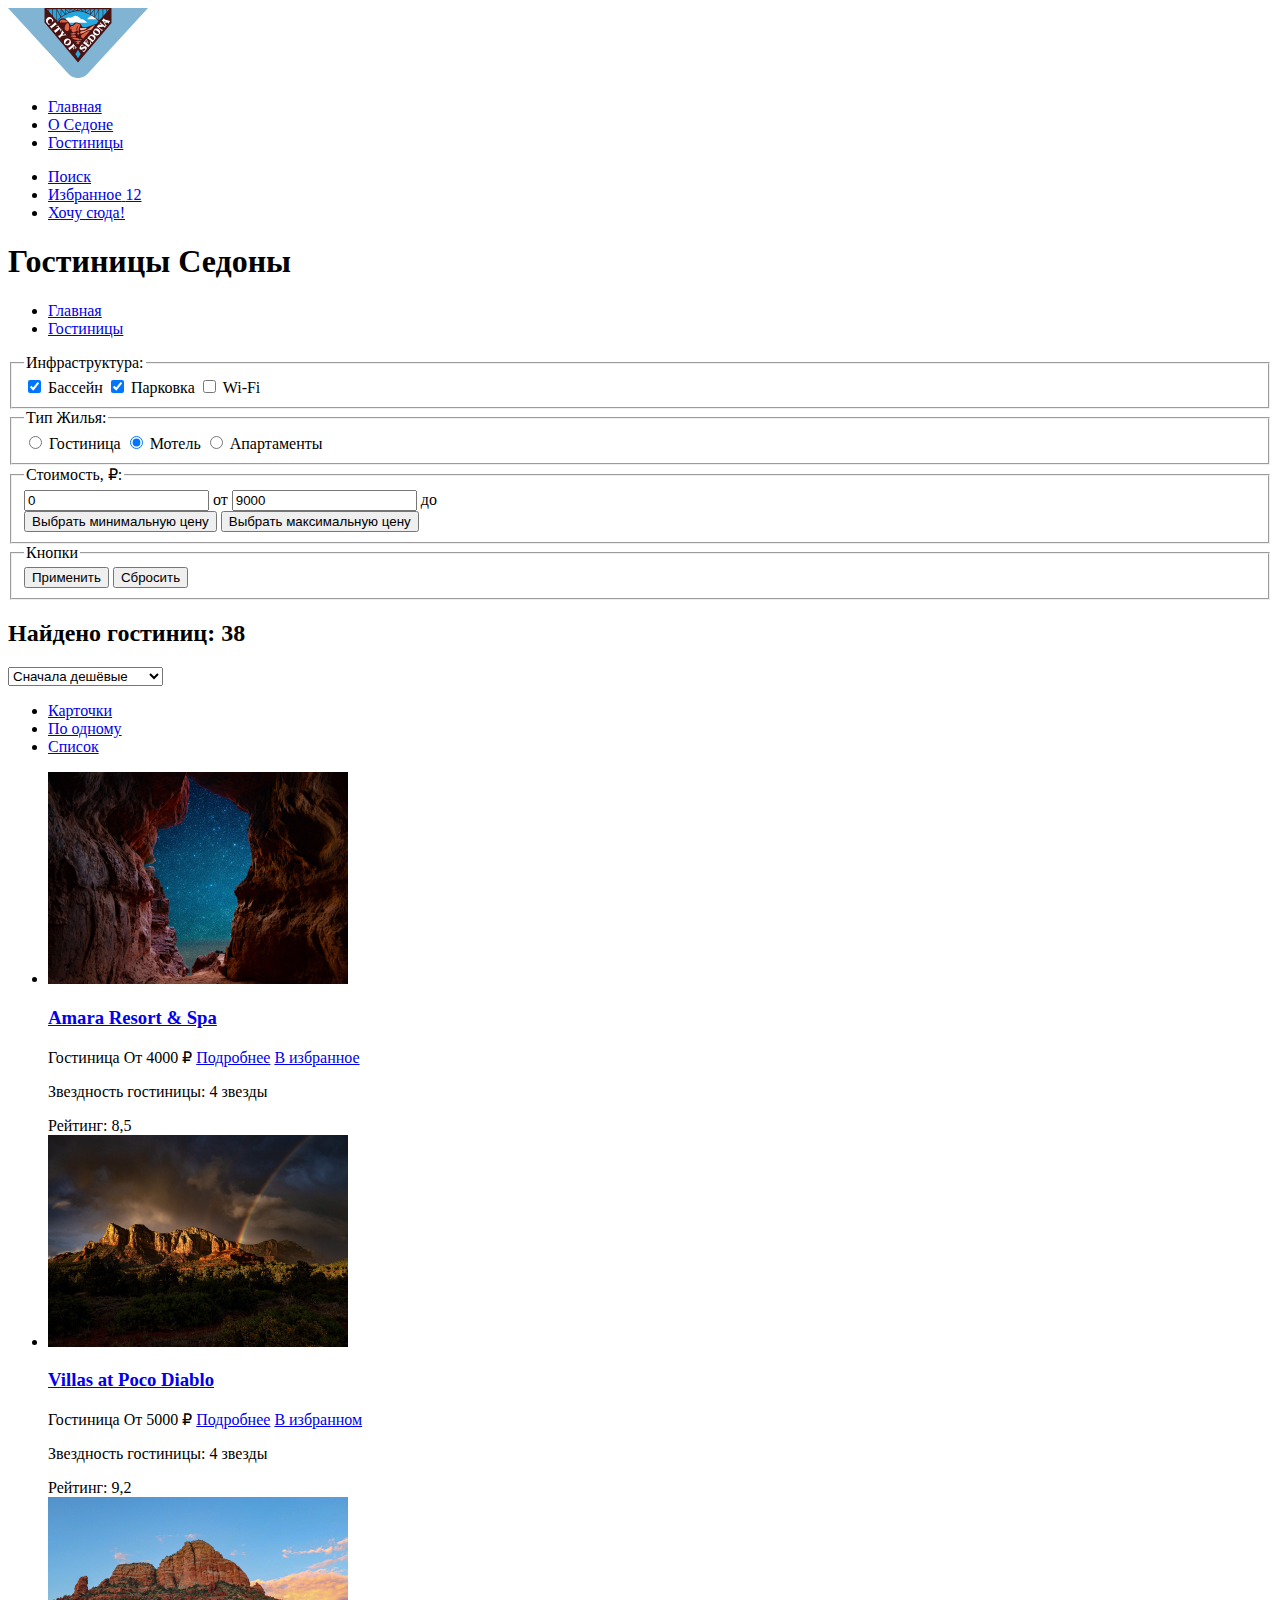
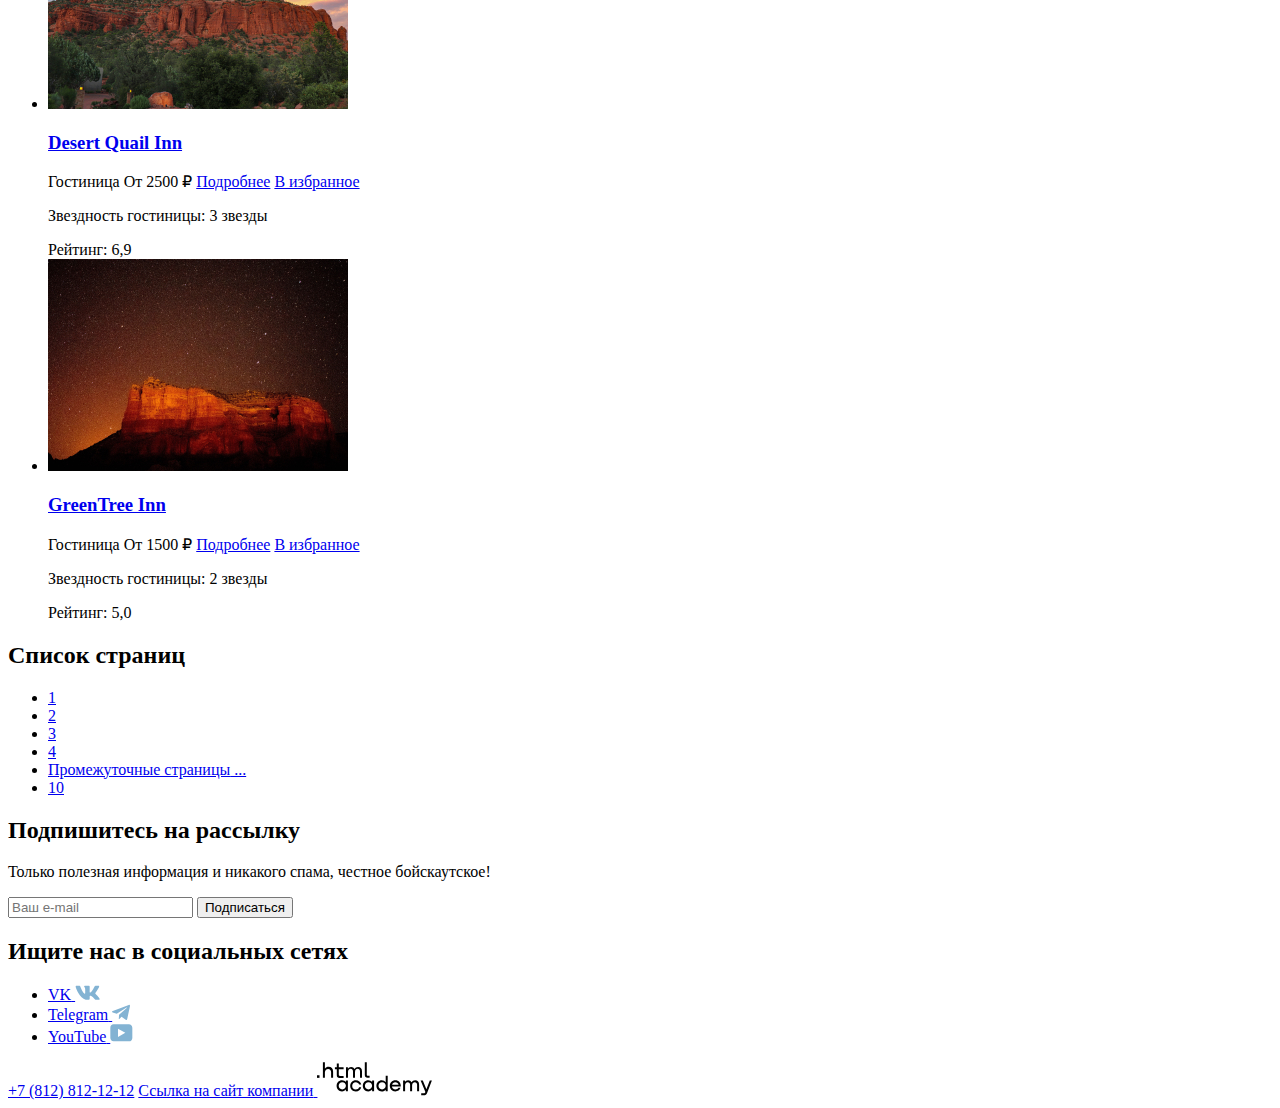
==== catalog.html @ 22fa9c83 "Module 3 - add graphics and images to pages" ====
<!DOCTYPE html>
<html lang="ru">

  <head>
    <meta charset="utf-8">
    <title>Каталог гостиниц</title>
  </head>

  <body>
    <header class="page-header">
      <a href="index.html" class="logo-link">
        <img class="logo-img" src="img/logo.svg" width="140" height="70" alt="Логотип Седоны">
      </a>

      <nav>
        <ul class="navigation-list">
          <li class="navigation-item">
            <a href="index.html" class="navigation-link">Главная</a>
          </li>
          <li class="navigation-item">
            <a href="#" class="navigation-link">О Седоне</a>
          </li>
          <li class="navigation-item">
            <a href="catalog.html" class="navigation-link navigation-link-current">Гостиницы</a>
          </li>
        </ul>
        <ul class="navigation-user">
          <li class="navigation-user-item">
            <a class="navigation-user-link" href="#">
              <span class="visually-hidden">Поиск</span>
            </a>
          </li>
          <li class="navigation-user-item">
            <a class="navigation-user-link" href="#">
              <span class="visually-hidden">Избранное</span>
              <span class="fav-count">12</span>
            </a>
          </li>
          <li class="navigation-user-item">
            <a class="navigation-user-link" href="#">Хочу сюда!</a>
          </li>
        </ul>
      </nav>
    </header>

    <main class="main-inner">
      <section class="inner-filter">
        <h1 class="filter-title">Гостиницы Седоны</h1>
        <ul class="breadcrumbs">
          <li class="breadcrumbs-item">
            <a class="breadcrumbs-link" href="index.html">
              <span class="visually-hidden">Главная</span>
            </a>
          </li>
          <li class="breadcrumbs-item">
            <a class="breadcrumbs-link" href="#">Гостиницы</a>
          </li>
        </ul>

        <div class="filters">
          <form class="housing-filter" action="https://echo.htmlacademy.ru/" method="get">
            <fieldset class="filter-facilities">
              <legend class="facilities-title">Инфраструктура:</legend>
              <label>
                <input name="facilities" value="pool" type="checkbox" checked>
                Бассейн
              </label>
              <label>
                <input name="facilities" value="parking" type="checkbox" checked>
                Парковка
              </label>
              <label>
                <input name="facilities" value="wifi" type="checkbox">
                Wi-Fi
              </label>
            </fieldset>

            <fieldset class="filter-housing-type">
              <legend class="housing-type-title">Тип Жилья:</legend>
              <label>
                <input name="housing_type" value="hotel" type="radio">
                Гостиница
              </label>
              <label>
                <input name="housing_type" value="motel" type="radio" checked>
                Мотель
              </label>
              <label>
                <input name="housing_type" value="apartments" type="radio">
                Апартаменты
              </label>
            </fieldset>

            <fieldset class="filter-price">
              <legend class="price-title">Стоимость, ₽:</legend>
              <div class="price-inputs">
                <label>
                  <input id="price_min" type="number" name="price_min" min="0" value="0"
                    class="price-range">
                  от
                </label>
                <label>
                  <input id="price_max" type="number" name="price_max" min="0" value="9000"
                    class="price-range">
                  до
                </label>
              </div>
              <div class="price-line">
                <button class="min-price-setter">
                  <span class="visually-hidden">Выбрать минимальную цену</span>
                </button>
                <button class="max-price-setter">
                  <span class="visually-hidden">Выбрать максимальную цену</span>
                </button>
              </div>
            </fieldset>

            <fieldset class="filter-buttons">
              <legend class="visually-hidden">Кнопки</legend>
              <button class="button button-add" type="submit">Применить</button>
              <button class="button button-reset" type="reset">Сбросить</button>
            </fieldset>
          </form>
        </div>
      </section>

      <section class="housing-list">
        <h2 class="housing-list-title">Найдено гостиниц: 38</h2>
        <select class="housing-list-sort" name="sort">
          <option value="cheap">
            Сначала дешёвые
          </option>
          <option value="expensive">
            Сначала дорогие
          </option>
          <option value="popular">
            Сначала популярные
          </option>
        </select>
        <ul class="housing-list-view">
          <li>
            <a class="button" href="#">
              <span class="visually-hidden">
                Карточки
              </span>
            </a>
          </li>
          <li>
            <a class="button" href="#">
              <span class="visually-hidden">
                По одному
              </span>
            </a>
          </li>
          <li>
            <a class="button" href="#">
              <span class="visually-hidden">
                Список
              </span>
            </a>
          </li>
        </ul>

        <ul class="housing-list-items">
          <li class="housing-item">
            <a class="item-link" href="#">
              <img class="item-image" src="img/catalog/amara-resort-spa.jpg" width="300" height="212" alt="Ущелье и небо">
              <h3 class="item-title">Amara Resort & Spa</h3>
            </a>
            <span class="item-type">Гостиница</span>
            <span class="item-price">От 4000 ₽</span>
            <a class="button button-more" href="#">Подробнее</a>
            <a class="button button-favorite" href="#">В избранное</a>
            <p class="stars stars-four">
              <span class="visually-hidden">Звездность гостиницы: 4 звезды</span>
            </p>
            <span class="item-grade">Рейтинг: 8,5</span>
          </li>
          <li class="housing-item">
            <a class="item-link" href="#">
              <img class="item-image" src="img/catalog/villas-at-poco-diablo.jpg" width="300" height="212" alt="Горы и небо на закате">
              <h3 class="item-title">Villas at Poco Diablo</h3>
            </a>
            <span class="item-type">Гостиница</span>
            <span class="item-price">От 5000 ₽</span>
            <a class="button button-more" href="#">Подробнее</a>
            <a class="button button-favorite button-selected" href="#">В избранном</a>
            <p class="stars stars-four">
              <span class="visually-hidden">Звездность гостиницы: 4 звезды</span>
            </p>
            <span class="item-grade">Рейтинг: 9,2</span>
          </li>
          <li class="housing-item">
            <a class="item-link" href="#">
              <img class="item-image" src="img/catalog/desert-quail-inn.jpg" width="300" height="212" alt="Горы и небо днём">
              <h3 class="item-title">Desert Quail Inn</h3>
            </a>
            <span class="item-type">Гостиница</span>
            <span class="item-price">От 2500 ₽</span>
            <a class="button button-more" href="#">Подробнее</a>
            <a class="button button-favorite" href="#">В избранное</a>
            <p class="stars stars-three">
              <span class="visually-hidden">Звездность гостиницы: 3 звезды</span>
            </p>
            <span class="item-grade">Рейтинг: 6,9</span>
          </li>
          <li class="housing-item">
            <a class="item-link" href="#">
              <img class="item-image" src="img/catalog/greentree-inn.jpg" width="300" height="212" alt="Небо и горы в оранжевом свечении">
              <h3 class="item-title">GreenTree Inn</h3>
            </a>
            <span class="item-type">Гостиница</span>
            <span class="item-price">От 1500 ₽</span>
            <a class="button button-more" href="#">Подробнее</a>
            <a class="button button-favorite" href="#">В избранное</a>
            <p class="stars stars-two">
              <span class="visually-hidden">Звездность гостиницы: 2 звезды</span>
            </p>
            <span class="item-grade">Рейтинг: 5,0</span>
          </li>
        </ul>
      </section>

      <section class="pagination">
        <h2 class="visually hidden">Список страниц</h2>
        <ul class="pagination-list">
          <li class="pagination-item">
            <a class="pagination-link pagination-prev pagination-disabled" href="#">1</a>
          </li>
          <li class="pagination-item">
            <a class="pagination-link" href="#">2</a>
          </li>
          <li class="pagination-item">
            <a class="pagination-link" href="#">3</a>
          </li>
          <li class="pagination-item">
            <a class="pagination-link" href="#">4</a>
          </li>
          <li class="pagination-item">
            <a class="pagination-link pagination-next" href="#">
              <span class="visually-hidden">Промежуточные страницы</span>
              ...
            </a>
          </li>
          <li class="pagination-item">
            <a class="pagination-link" href="#">10</a>
          </li>
        </ul>
      </section>
    </main>

    <footer class="page-footer">
      <section class="footer-subscription">
        <h2 class="footer-subscription-title">Подпишитесь на рассылку</h2>
        <p class="footer-subscription-description">Только полезная информация и никакого спама, честное бойскаутское!</p>
        <form class="footer-subscription-form" action="https://echo.htmlacademy.ru/" method="post">
          <input id="footer-subscription-email" name="email" type="email" placeholder="Ваш e-mail" required>
          <button class="button footer-subscription-button" type="submit">Подписаться</button>
        </form>
      </section>

      <section class="footer-social">
        <h2 class="visually-hidden">Ищите нас в социальных сетях</h2>
        <ul class="footer-social-list">
          <li class="footer-social-item">
            <a class="button" href="https://vk.com/htmlacademy">
              <span class="visually-hidden">VK</span>
              <svg width="25" height="15" viewBox="0 0 25 15" fill="none" xmlns="http://www.w3.org/2000/svg">
                <path fill-rule="evenodd" clip-rule="evenodd"
                  d="M24.1164 1.80445C24.2824 1.25845 24.1164 0.856445 23.3214 0.856445H20.6964C20.0284 0.856445 19.7204 1.20345 19.5534 1.58645C19.5534 1.58645 18.2184 4.78245 16.3274 6.85845C15.7154 7.46045 15.4374 7.65145 15.1034 7.65145C14.9364 7.65145 14.6854 7.46045 14.6854 6.91345V1.80445C14.6854 1.14845 14.5014 0.856445 13.9454 0.856445H9.81738C9.40038 0.856445 9.14938 1.16045 9.14938 1.44945C9.14938 2.07045 10.0954 2.21445 10.1924 3.96245V7.76045C10.1924 8.59345 10.0394 8.74444 9.70538 8.74444C8.81538 8.74444 6.65038 5.53345 5.36538 1.85945C5.11638 1.14445 4.86438 0.856445 4.19338 0.856445H1.56638C0.816382 0.856445 0.666382 1.20345 0.666382 1.58645C0.666382 2.26845 1.55638 5.65645 4.81138 10.1374C6.98138 13.1974 10.0364 14.8564 12.8194 14.8564C14.4884 14.8564 14.6944 14.4884 14.6944 13.8534V11.5404C14.6944 10.8034 14.8524 10.6564 15.3814 10.6564C15.7714 10.6564 16.4384 10.8484 17.9964 12.3234C19.7764 14.0724 20.0694 14.8564 21.0714 14.8564H23.6964C24.4464 14.8564 24.8224 14.4884 24.6064 13.7604C24.3684 13.0364 23.5184 11.9854 22.3914 10.7384C21.7794 10.0284 20.8614 9.26345 20.5824 8.88045C20.1934 8.38945 20.3044 8.17044 20.5824 7.73345C20.5824 7.73345 23.7824 3.30745 24.1154 1.80445H24.1164Z"
                  fill="#83B3D3" />
              </svg>
            </a>
          </li>
          <li class="footer-social-item">
            <a class="button" href="https://t.me/htmlacademy">
              <span class="visually-hidden">Telegram</span>
              <svg width="18" height="16" viewBox="0 0 18 16" fill="none" xmlns="http://www.w3.org/2000/svg">
                <path
                  d="M16.785 0.955705L0.840489 7.1042C-0.247661 7.54126 -0.241365 8.14828 0.640845 8.41897L4.73445 9.69597L14.2058 3.72014C14.6537 3.44766 15.0629 3.59424 14.7265 3.89281L7.05283 10.8183H7.05103L7.05283 10.8192L6.77045 15.0387C7.18413 15.0387 7.36669 14.8489 7.59871 14.625L9.58705 12.6915L13.7229 15.7464C14.4855 16.1664 15.0332 15.9506 15.2229 15.0405L17.9379 2.2453C18.2158 1.13107 17.5126 0.626562 16.785 0.955705Z"
                  fill="#83B3D3" />
              </svg>
            </a>
          </li>
          <li class="footer-social-item">
            <a class="button" href="https://www.youtube.com/user/htmlacademyru">
              <span class="visually-hidden">YouTube</span>
              <svg width="23" height="18" viewBox="0 0 23 18" fill="none" xmlns="http://www.w3.org/2000/svg">
                <path
                  d="M18.9402 0.356445H3.50738C1.64668 0.356445 0.333252 1.9502 0.333252 3.75645V13.8502C0.333252 15.7627 1.64668 17.3564 3.50738 17.3564H19.1591C20.8009 17.3564 22.3333 15.7627 22.3333 13.9564V3.75645C22.1143 1.9502 20.8009 0.356445 18.9402 0.356445ZM7.99494 12.8939V4.81894L15.3283 8.85645L7.99494 12.8939Z"
                  fill="#83B3D3" />
              </svg>
            </a>
          </li>
        </ul>

        <a class="footer-company-phone" href="tel:+78128121212">+7 (812) 812-12-12</a>
        <a class="footer-company-link" href="https://htmlacademy.ru/">
          <span class="visually-hidden">Ссылка на сайт компании</span>
          <svg width="115" height="34" viewBox="0 0 115 34" fill="none" xmlns="http://www.w3.org/2000/svg">
            <path d="M0 13.2564V15.8564H2.5V13.2564H0Z" fill="black"/>
            <path d="M11.6 4.85645C10 4.85645 8.8 5.55645 8 6.55645H7.9V0.356445H5.9V15.8564H7.9V10.5564C7.9 8.45645 9.2 6.95645 11.2 6.95645C13 6.95645 14.1 8.35645 14.1 10.1564V15.8564H16.1V9.75644C16.2 6.75644 14.3 4.85645 11.6 4.85645Z" fill="black"/>
            <path d="M26.6 5.15645H21.8V1.45645H19.8V5.25645H17.9V7.25645H19.8V13.2564C19.8 14.9564 20.8 15.9564 22.5 15.9564H26.6V13.9564H22.9C22.2 13.9564 21.8 13.5564 21.8 12.8564V7.15645H26.6V5.15645Z" fill="black"/>
            <path d="M41.1 4.95645C39.5 4.95645 38.2 5.75644 37.6 7.05645H37.5C36.9 5.85645 35.7 4.95645 34.1 4.95645C32.7 4.95645 31.6 5.75645 31 6.75645H30.9V5.15645H29V15.7564H31V10.3564C31 8.35645 32 6.85645 33.6 6.85645C35.1 6.85645 36 7.85645 36 9.45645V15.7564H38V10.1564C38 7.75645 39.4 6.85645 40.6 6.85645C42.1 6.85645 43 7.85645 43 9.45645V15.7564H45V9.25644C45.1 6.75644 43.6 4.95645 41.1 4.95645Z" fill="black"/>
            <path d="M47.8 13.0564C47.8 14.7564 48.8 15.7564 50.6 15.7564H52.6V13.7564H50.9C50.2 13.7564 49.8 13.3564 49.8 12.6564V0.356445H47.8V13.0564Z" fill="black"/>
            <path d="M28.9 20.0564C28 18.9564 26.7 18.2564 25 18.2564C21.9 18.2564 19.6 20.5564 19.6 23.8564C19.6 27.1564 21.9 29.4564 25 29.4564C26.8 29.4564 28 28.6564 28.8 27.5564H28.9V29.1564H30.9V18.5564H28.9V20.0564ZM25.3 27.4564C23.1 27.4564 21.7 25.8564 21.7 23.8564C21.7 21.8564 23.1 20.2564 25.3 20.2564C27.5 20.2564 28.9 21.8564 28.9 23.8564C28.9 25.7564 27.5 27.4564 25.3 27.4564Z" fill="black"/>
            <path d="M44.2 22.3564C43.7 19.9564 41.6 18.2564 38.8 18.2564C35.4 18.2564 33.2 20.7564 33.2 23.8564C33.2 26.9564 35.4 29.4564 38.8 29.4564C41.6 29.4564 43.7 27.6564 44.2 25.2564H42.1C41.7 26.5564 40.4 27.5564 38.8 27.5564C36.6 27.5564 35.2 25.9564 35.2 23.9564C35.2 21.9564 36.6 20.3564 38.8 20.3564C40.4 20.3564 41.6 21.3564 42.1 22.5564H44.2V22.3564Z" fill="black"/>
            <path d="M55.1 20.0564C54.2 18.9564 52.9 18.2564 51.2 18.2564C48.1 18.2564 45.8 20.5564 45.8 23.8564C45.8 27.1564 48.1 29.4564 51.2 29.4564C53 29.4564 54.2 28.6564 55 27.5564H55.1V29.1564H57.1V18.5564H55.1V20.0564ZM51.5 27.4564C49.3 27.4564 47.9 25.8564 47.9 23.8564C47.9 21.8564 49.3 20.2564 51.5 20.2564C53.7 20.2564 55.1 21.8564 55.1 23.8564C55.1 25.7564 53.6 27.4564 51.5 27.4564Z" fill="black"/>
            <path d="M68.7 20.1564C67.8 19.0564 66.5 18.2564 64.8 18.2564C61.7 18.2564 59.4 20.5564 59.4 23.8564C59.4 27.1564 61.6 29.4564 64.8 29.4564C66.5 29.4564 67.8 28.6564 68.6 27.6564H68.7V29.1564H70.7V13.7564H68.7V20.1564ZM65.1 27.4564C62.9 27.4564 61.5 25.8564 61.5 23.8564C61.5 21.8564 62.9 20.2564 65.1 20.2564C67.3 20.2564 68.7 21.8564 68.7 23.8564C68.6 25.8564 67.2 27.4564 65.1 27.4564Z" fill="black"/>
            <path d="M78.3 18.2564C75 18.2564 72.8 20.7564 72.8 23.8564C72.8 26.8564 74.9 29.4564 78.3 29.4564C80.8 29.4564 82.8 28.1564 83.5 25.8564H81.4C80.9 26.8564 79.8 27.4564 78.4 27.4564C76.5 27.4564 75.1 26.1564 75 24.5564H83.8C84 20.9564 81.8 18.2564 78.3 18.2564ZM78.3 20.1564C80 20.1564 81.3 21.1564 81.6 22.7564H75.1C75.4 21.2564 76.6 20.1564 78.3 20.1564Z" fill="black"/>
            <path d="M98.2 18.2564C96.6 18.2564 95.3 19.0564 94.6 20.2564H94.5C93.9 19.0564 92.7 18.2564 91.1 18.2564C89.7 18.2564 88.6 18.9564 88 20.0564V18.5564H86.1V29.1564H88.1V23.7564C88.1 21.7564 89.1 20.3564 90.7 20.2564C92.2 20.2564 93.1 21.2564 93.1 22.8564V29.1564H95.1V23.5564C95.1 21.1564 96.5 20.2564 97.7 20.2564C99.2 20.2564 100.1 21.2564 100.1 22.8564V29.1564H102.1V22.6564C102.2 20.0564 100.7 18.2564 98.2 18.2564Z" fill="black"/>
            <path d="M109.4 27.3564L105.8 18.4564H103.6L108.4 30.0564C108.1 30.9564 107.7 31.2564 106.7 31.2564H104.2V33.2564H106.7C108.5 33.2564 109.5 32.4564 110.2 30.6564L114.9 18.4564H112.8L109.4 27.3564Z" fill="black"/>
            </svg>
        </a>
      </section>
    </footer>
  </body>

</html>
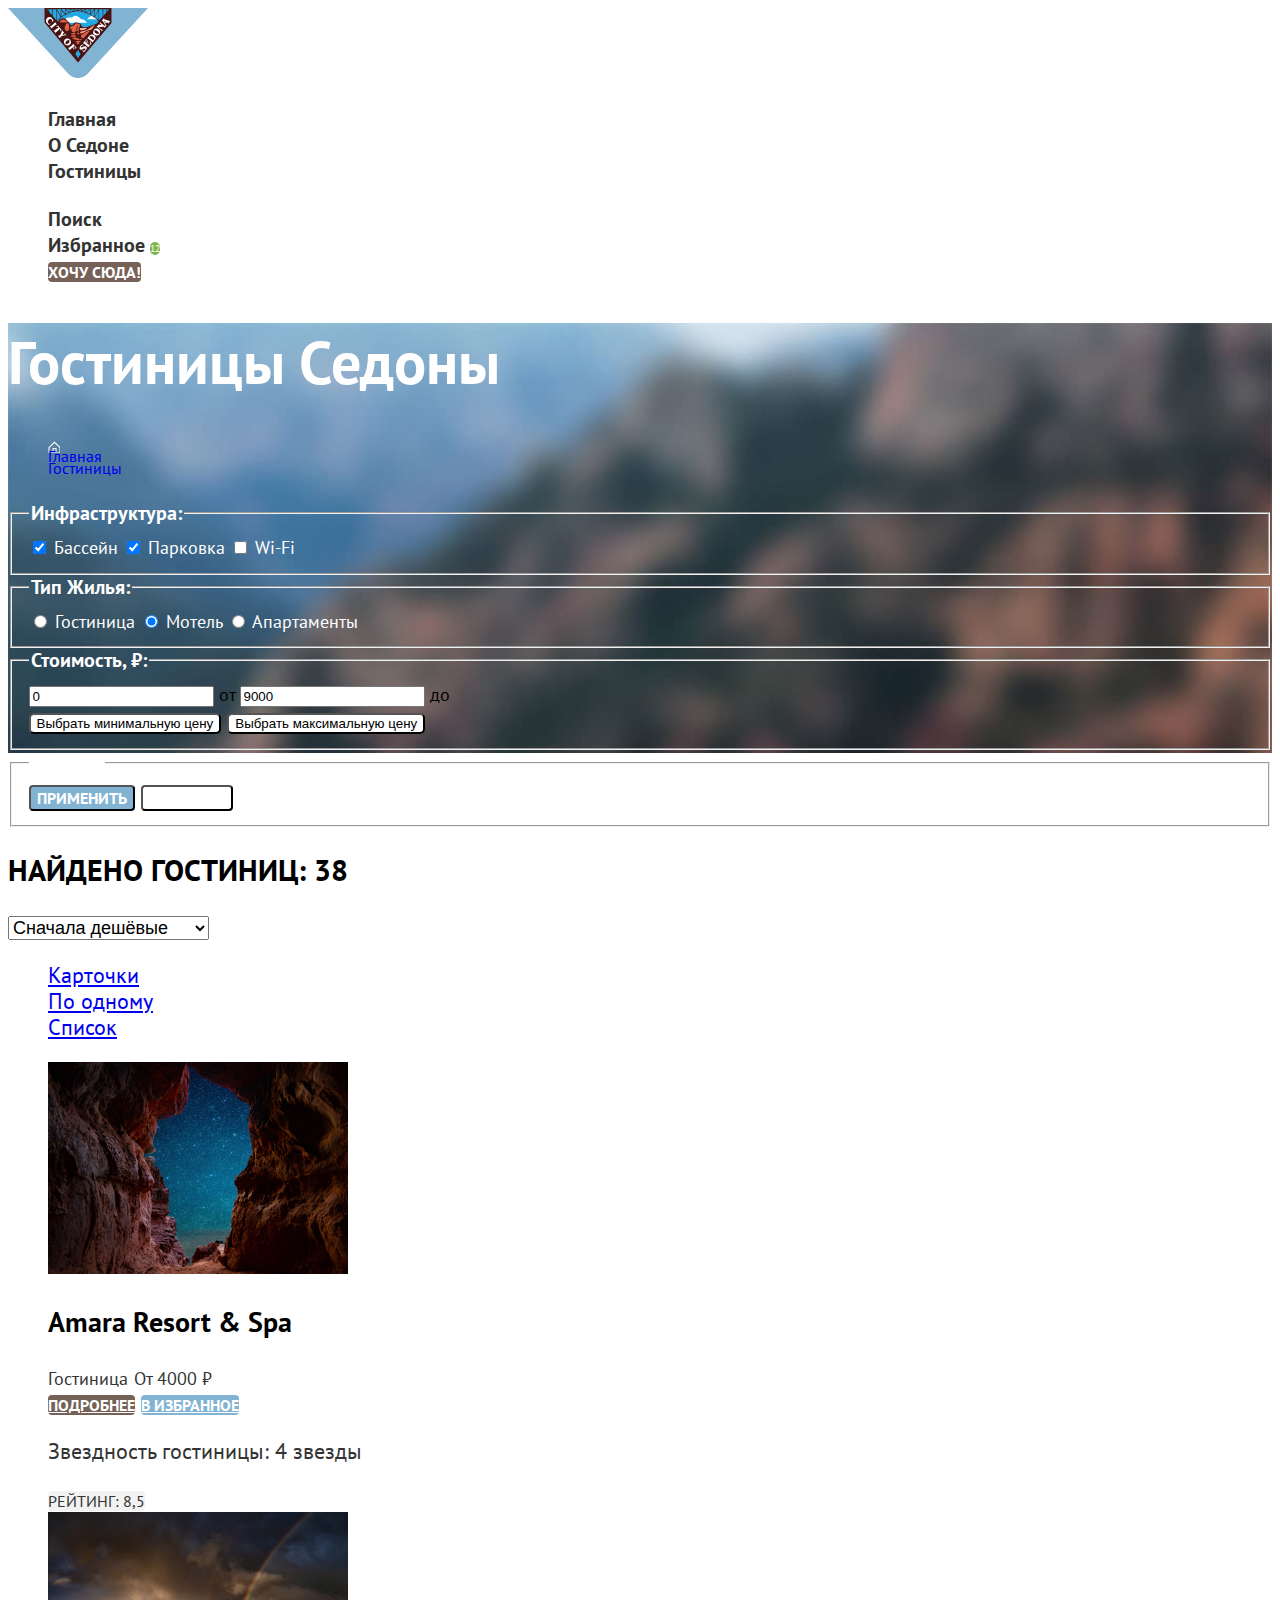
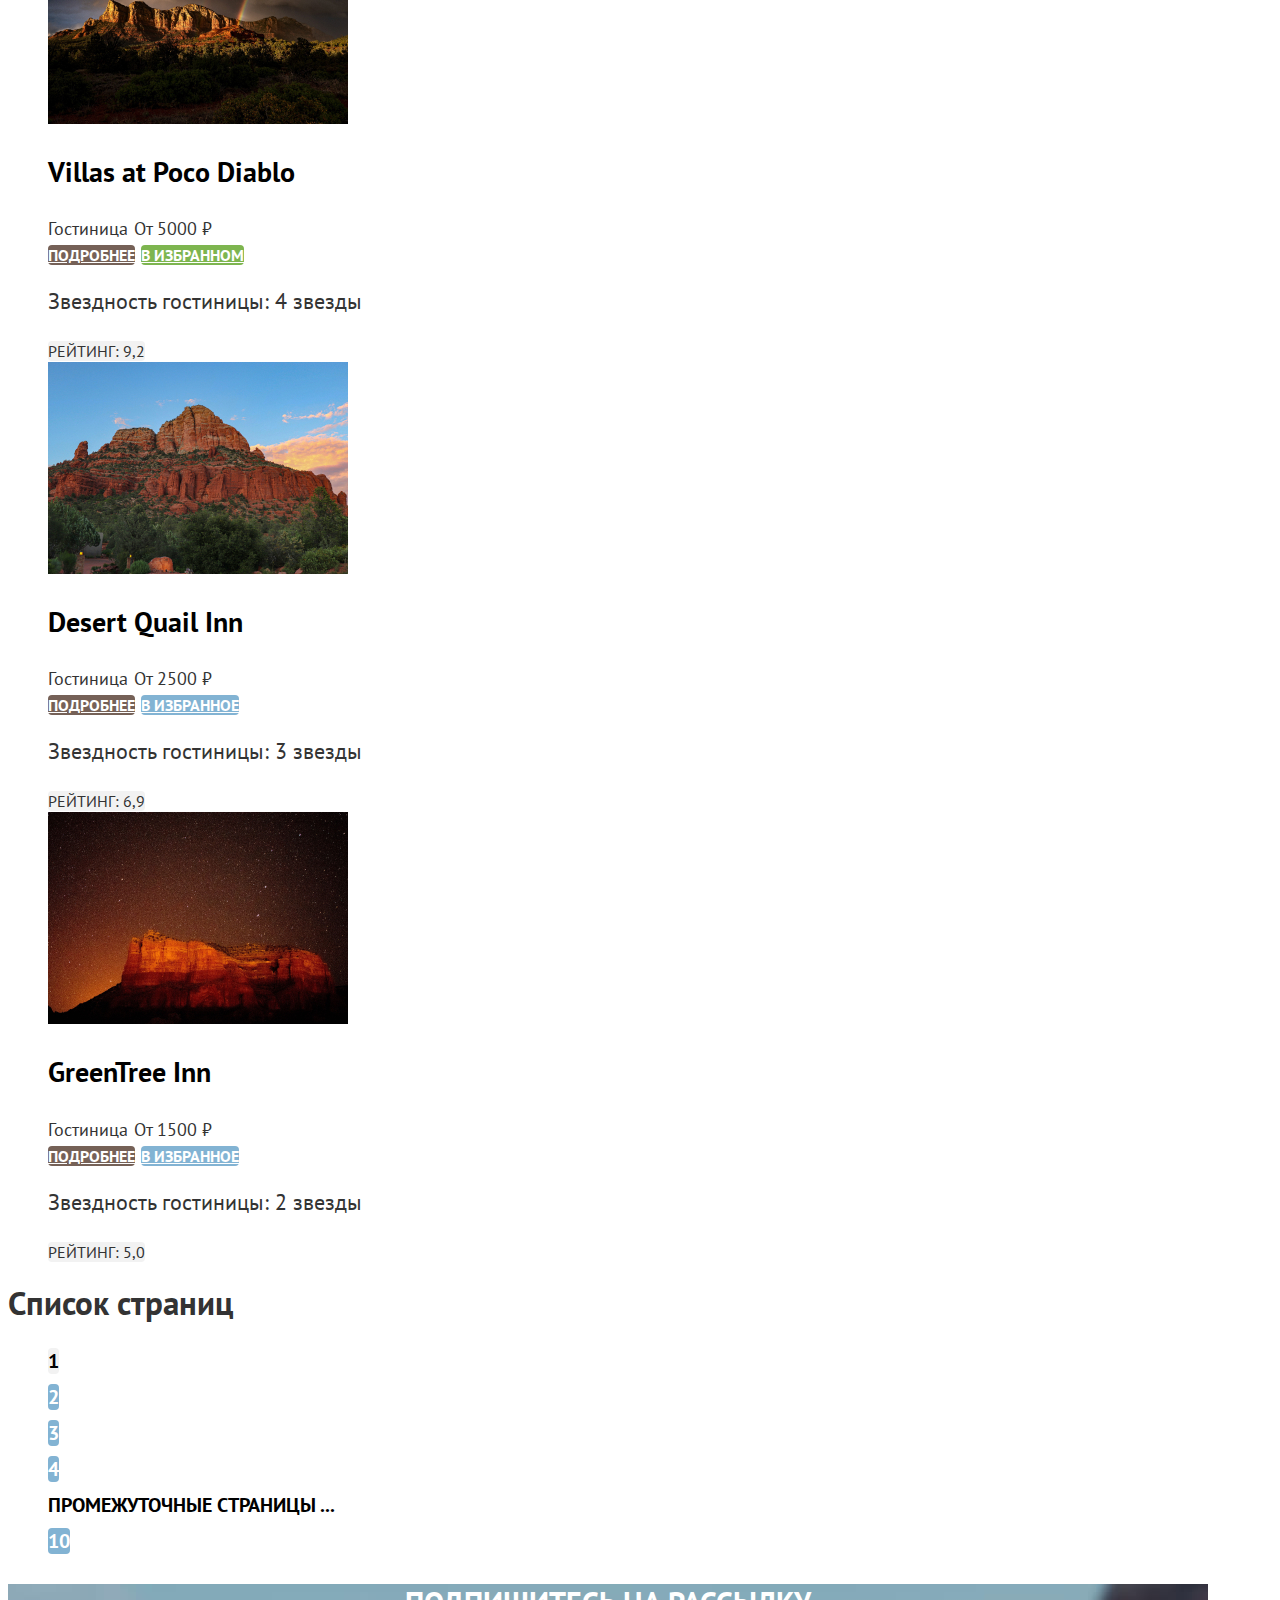
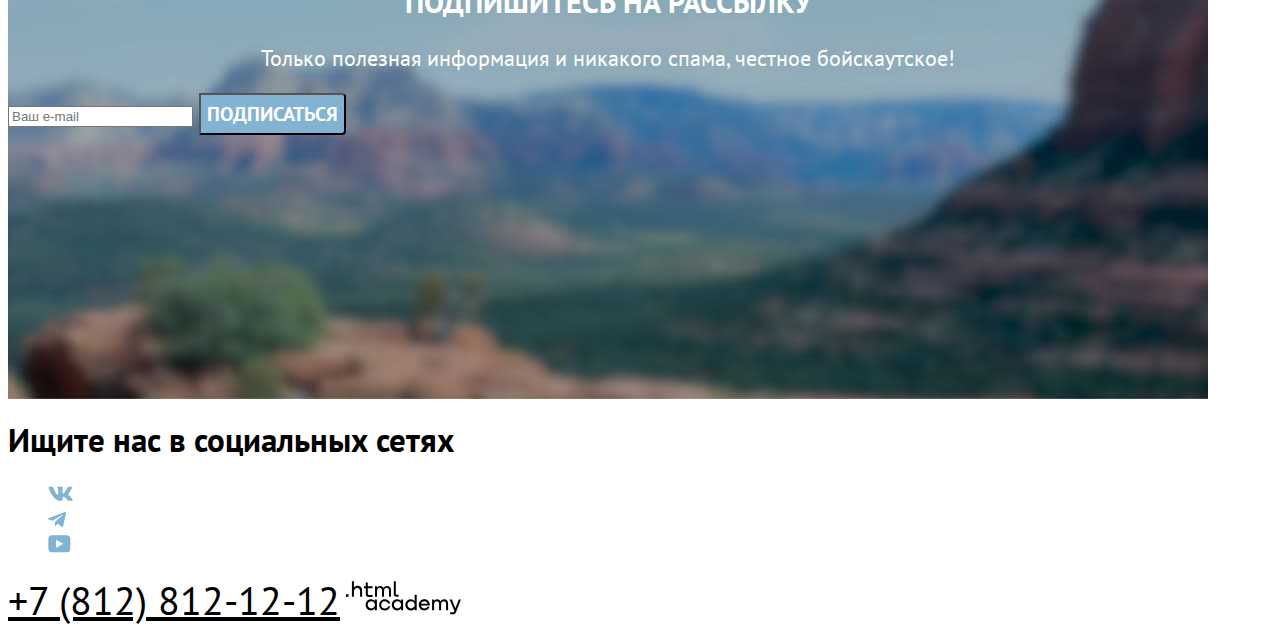
==== commit 6c8bd8ee: "Module 4: basic pages styles" ====
--- a/catalog.html
+++ b/catalog.html
@@ -4,12 +4,13 @@
   <head>
     <meta charset="utf-8">
     <title>Каталог гостиниц</title>
+    <link rel="stylesheet" href="styles/styles.css"/>
   </head>
 
   <body>
     <header class="page-header">
       <a href="index.html" class="logo-link">
-        <img class="logo-img" src="img/logo.svg" width="140" height="70" alt="Логотип Седоны">
+        <img class="logo-img" src="img/logo.svg" width="140" height="70" alt="Логотип Седоны.">
       </a>
 
       <nav>
@@ -37,7 +38,7 @@
             </a>
           </li>
           <li class="navigation-user-item">
-            <a class="navigation-user-link" href="#">Хочу сюда!</a>
+            <a class="navigation-user-link button" href="#">Хочу сюда!</a>
           </li>
         </ul>
       </nav>
@@ -47,7 +48,7 @@
       <section class="inner-filter">
         <h1 class="filter-title">Гостиницы Седоны</h1>
         <ul class="breadcrumbs">
-          <li class="breadcrumbs-item">
+          <li class="breadcrumbs-item-main">
             <a class="breadcrumbs-link" href="index.html">
               <span class="visually-hidden">Главная</span>
             </a>
@@ -61,15 +62,15 @@
           <form class="housing-filter" action="https://echo.htmlacademy.ru/" method="get">
             <fieldset class="filter-facilities">
               <legend class="facilities-title">Инфраструктура:</legend>
-              <label>
+              <label class="filter-label">
                 <input name="facilities" value="pool" type="checkbox" checked>
                 Бассейн
               </label>
-              <label>
+              <label class="filter-label">
                 <input name="facilities" value="parking" type="checkbox" checked>
                 Парковка
               </label>
-              <label>
+              <label class="filter-label">
                 <input name="facilities" value="wifi" type="checkbox">
                 Wi-Fi
               </label>
@@ -77,15 +78,15 @@
 
             <fieldset class="filter-housing-type">
               <legend class="housing-type-title">Тип Жилья:</legend>
-              <label>
+              <label class="filter-label">
                 <input name="housing_type" value="hotel" type="radio">
                 Гостиница
               </label>
-              <label>
+              <label class="filter-label">
                 <input name="housing_type" value="motel" type="radio" checked>
                 Мотель
               </label>
-              <label>
+              <label class="filter-label">
                 <input name="housing_type" value="apartments" type="radio">
                 Апартаменты
               </label>
@@ -94,22 +95,22 @@
             <fieldset class="filter-price">
               <legend class="price-title">Стоимость, ₽:</legend>
               <div class="price-inputs">
-                <label>
+                <label class="price-range-label">
                   <input id="price_min" type="number" name="price_min" min="0" value="0"
                     class="price-range">
                   от
                 </label>
-                <label>
+                <label class="price-range-label">
                   <input id="price_max" type="number" name="price_max" min="0" value="9000"
                     class="price-range">
                   до
                 </label>
               </div>
               <div class="price-line">
-                <button class="min-price-setter">
+                <button class="price-setter">
                   <span class="visually-hidden">Выбрать минимальную цену</span>
                 </button>
-                <button class="max-price-setter">
+                <button class="price-setter">
                   <span class="visually-hidden">Выбрать максимальную цену</span>
                 </button>
               </div>
@@ -139,21 +140,21 @@
         </select>
         <ul class="housing-list-view">
           <li>
-            <a class="button" href="#">
+            <a class="view-cards" href="#">
               <span class="visually-hidden">
                 Карточки
               </span>
             </a>
           </li>
           <li>
-            <a class="button" href="#">
+            <a class="view-individual" href="#">
               <span class="visually-hidden">
                 По одному
               </span>
             </a>
           </li>
           <li>
-            <a class="button" href="#">
+            <a class="view-list" href="#">
               <span class="visually-hidden">
                 Список
               </span>
@@ -164,11 +165,13 @@
         <ul class="housing-list-items">
           <li class="housing-item">
             <a class="item-link" href="#">
-              <img class="item-image" src="img/catalog/amara-resort-spa.jpg" width="300" height="212" alt="Ущелье и небо">
+              <img class="item-image" src="img/catalog/amara-resort-spa.jpg" width="300" height="212" alt="Ущелье и небо.">
               <h3 class="item-title">Amara Resort & Spa</h3>
             </a>
-            <span class="item-type">Гостиница</span>
-            <span class="item-price">От 4000 ₽</span>
+            <div class="item-type-price">
+              <span class="item-type">Гостиница</span>
+              <span class="item-price">От 4000 ₽</span>
+            </div>
             <a class="button button-more" href="#">Подробнее</a>
             <a class="button button-favorite" href="#">В избранное</a>
             <p class="stars stars-four">
@@ -178,11 +181,13 @@
           </li>
           <li class="housing-item">
             <a class="item-link" href="#">
-              <img class="item-image" src="img/catalog/villas-at-poco-diablo.jpg" width="300" height="212" alt="Горы и небо на закате">
+              <img class="item-image" src="img/catalog/villas-at-poco-diablo.jpg" width="300" height="212" alt="Горы и небо на закате.">
               <h3 class="item-title">Villas at Poco Diablo</h3>
             </a>
-            <span class="item-type">Гостиница</span>
-            <span class="item-price">От 5000 ₽</span>
+            <div class="item-type-price">
+              <span class="item-type">Гостиница</span>
+              <span class="item-price">От 5000 ₽</span>
+            </div>
             <a class="button button-more" href="#">Подробнее</a>
             <a class="button button-favorite button-selected" href="#">В избранном</a>
             <p class="stars stars-four">
@@ -192,11 +197,13 @@
           </li>
           <li class="housing-item">
             <a class="item-link" href="#">
-              <img class="item-image" src="img/catalog/desert-quail-inn.jpg" width="300" height="212" alt="Горы и небо днём">
+              <img class="item-image" src="img/catalog/desert-quail-inn.jpg" width="300" height="212" alt="Горы и небо днём.">
               <h3 class="item-title">Desert Quail Inn</h3>
             </a>
-            <span class="item-type">Гостиница</span>
-            <span class="item-price">От 2500 ₽</span>
+            <div class="item-type-price">
+              <span class="item-type">Гостиница</span>
+              <span class="item-price">От 2500 ₽</span>
+            </div>
             <a class="button button-more" href="#">Подробнее</a>
             <a class="button button-favorite" href="#">В избранное</a>
             <p class="stars stars-three">
@@ -206,11 +213,13 @@
           </li>
           <li class="housing-item">
             <a class="item-link" href="#">
-              <img class="item-image" src="img/catalog/greentree-inn.jpg" width="300" height="212" alt="Небо и горы в оранжевом свечении">
+              <img class="item-image" src="img/catalog/greentree-inn.jpg" width="300" height="212" alt="Небо и горы в оранжевом свечении.">
               <h3 class="item-title">GreenTree Inn</h3>
             </a>
-            <span class="item-type">Гостиница</span>
-            <span class="item-price">От 1500 ₽</span>
+            <div class="item-type-price">
+              <span class="item-type">Гостиница</span>
+              <span class="item-price">От 1500 ₽</span>
+            </div>
             <a class="button button-more" href="#">Подробнее</a>
             <a class="button button-favorite" href="#">В избранное</a>
             <p class="stars stars-two">
@@ -225,7 +234,7 @@
         <h2 class="visually hidden">Список страниц</h2>
         <ul class="pagination-list">
           <li class="pagination-item">
-            <a class="pagination-link pagination-prev pagination-disabled" href="#">1</a>
+            <a class="pagination-link pagination-prev" href="#">1</a>
           </li>
           <li class="pagination-item">
             <a class="pagination-link" href="#">2</a>
@@ -255,7 +264,7 @@
         <p class="footer-subscription-description">Только полезная информация и никакого спама, честное бойскаутское!</p>
         <form class="footer-subscription-form" action="https://echo.htmlacademy.ru/" method="post">
           <input id="footer-subscription-email" name="email" type="email" placeholder="Ваш e-mail" required>
-          <button class="button footer-subscription-button" type="submit">Подписаться</button>
+          <button class="footer-subscription-button" type="submit">Подписаться</button>
         </form>
       </section>
 
@@ -263,9 +272,8 @@
         <h2 class="visually-hidden">Ищите нас в социальных сетях</h2>
         <ul class="footer-social-list">
           <li class="footer-social-item">
-            <a class="button" href="https://vk.com/htmlacademy">
-              <span class="visually-hidden">VK</span>
-              <svg width="25" height="15" viewBox="0 0 25 15" fill="none" xmlns="http://www.w3.org/2000/svg">
+            <a class="social-button" href="https://vk.com/htmlacademy">
+              <svg width="25" height="15" viewBox="0 0 25 15" fill="none" role="img" aria-label="VK" xmlns="http://www.w3.org/2000/svg">
                 <path fill-rule="evenodd" clip-rule="evenodd"
                   d="M24.1164 1.80445C24.2824 1.25845 24.1164 0.856445 23.3214 0.856445H20.6964C20.0284 0.856445 19.7204 1.20345 19.5534 1.58645C19.5534 1.58645 18.2184 4.78245 16.3274 6.85845C15.7154 7.46045 15.4374 7.65145 15.1034 7.65145C14.9364 7.65145 14.6854 7.46045 14.6854 6.91345V1.80445C14.6854 1.14845 14.5014 0.856445 13.9454 0.856445H9.81738C9.40038 0.856445 9.14938 1.16045 9.14938 1.44945C9.14938 2.07045 10.0954 2.21445 10.1924 3.96245V7.76045C10.1924 8.59345 10.0394 8.74444 9.70538 8.74444C8.81538 8.74444 6.65038 5.53345 5.36538 1.85945C5.11638 1.14445 4.86438 0.856445 4.19338 0.856445H1.56638C0.816382 0.856445 0.666382 1.20345 0.666382 1.58645C0.666382 2.26845 1.55638 5.65645 4.81138 10.1374C6.98138 13.1974 10.0364 14.8564 12.8194 14.8564C14.4884 14.8564 14.6944 14.4884 14.6944 13.8534V11.5404C14.6944 10.8034 14.8524 10.6564 15.3814 10.6564C15.7714 10.6564 16.4384 10.8484 17.9964 12.3234C19.7764 14.0724 20.0694 14.8564 21.0714 14.8564H23.6964C24.4464 14.8564 24.8224 14.4884 24.6064 13.7604C24.3684 13.0364 23.5184 11.9854 22.3914 10.7384C21.7794 10.0284 20.8614 9.26345 20.5824 8.88045C20.1934 8.38945 20.3044 8.17044 20.5824 7.73345C20.5824 7.73345 23.7824 3.30745 24.1154 1.80445H24.1164Z"
                   fill="#83B3D3" />
@@ -273,9 +281,8 @@
             </a>
           </li>
           <li class="footer-social-item">
-            <a class="button" href="https://t.me/htmlacademy">
-              <span class="visually-hidden">Telegram</span>
-              <svg width="18" height="16" viewBox="0 0 18 16" fill="none" xmlns="http://www.w3.org/2000/svg">
+            <a class="social-button" href="https://t.me/htmlacademy">
+              <svg width="18" height="16" viewBox="0 0 18 16" fill="none" role="img" aria-label="Telegram" xmlns="http://www.w3.org/2000/svg">
                 <path
                   d="M16.785 0.955705L0.840489 7.1042C-0.247661 7.54126 -0.241365 8.14828 0.640845 8.41897L4.73445 9.69597L14.2058 3.72014C14.6537 3.44766 15.0629 3.59424 14.7265 3.89281L7.05283 10.8183H7.05103L7.05283 10.8192L6.77045 15.0387C7.18413 15.0387 7.36669 14.8489 7.59871 14.625L9.58705 12.6915L13.7229 15.7464C14.4855 16.1664 15.0332 15.9506 15.2229 15.0405L17.9379 2.2453C18.2158 1.13107 17.5126 0.626562 16.785 0.955705Z"
                   fill="#83B3D3" />
@@ -283,9 +290,8 @@
             </a>
           </li>
           <li class="footer-social-item">
-            <a class="button" href="https://www.youtube.com/user/htmlacademyru">
-              <span class="visually-hidden">YouTube</span>
-              <svg width="23" height="18" viewBox="0 0 23 18" fill="none" xmlns="http://www.w3.org/2000/svg">
+            <a class="social-button" href="https://www.youtube.com/user/htmlacademyru">
+              <svg width="23" height="18" viewBox="0 0 23 18" fill="none" role="img" aria-label="YouTube" xmlns="http://www.w3.org/2000/svg">
                 <path
                   d="M18.9402 0.356445H3.50738C1.64668 0.356445 0.333252 1.9502 0.333252 3.75645V13.8502C0.333252 15.7627 1.64668 17.3564 3.50738 17.3564H19.1591C20.8009 17.3564 22.3333 15.7627 22.3333 13.9564V3.75645C22.1143 1.9502 20.8009 0.356445 18.9402 0.356445ZM7.99494 12.8939V4.81894L15.3283 8.85645L7.99494 12.8939Z"
                   fill="#83B3D3" />
@@ -296,8 +302,7 @@
 
         <a class="footer-company-phone" href="tel:+78128121212">+7 (812) 812-12-12</a>
         <a class="footer-company-link" href="https://htmlacademy.ru/">
-          <span class="visually-hidden">Ссылка на сайт компании</span>
-          <svg width="115" height="34" viewBox="0 0 115 34" fill="none" xmlns="http://www.w3.org/2000/svg">
+          <svg width="115" height="34" viewBox="0 0 115 34" fill="none" role="img" aria-label="Ссылка на сайт компании" xmlns="http://www.w3.org/2000/svg">
             <path d="M0 13.2564V15.8564H2.5V13.2564H0Z" fill="black"/>
             <path d="M11.6 4.85645C10 4.85645 8.8 5.55645 8 6.55645H7.9V0.356445H5.9V15.8564H7.9V10.5564C7.9 8.45645 9.2 6.95645 11.2 6.95645C13 6.95645 14.1 8.35645 14.1 10.1564V15.8564H16.1V9.75644C16.2 6.75644 14.3 4.85645 11.6 4.85645Z" fill="black"/>
             <path d="M26.6 5.15645H21.8V1.45645H19.8V5.25645H17.9V7.25645H19.8V13.2564C19.8 14.9564 20.8 15.9564 22.5 15.9564H26.6V13.9564H22.9C22.2 13.9564 21.8 13.5564 21.8 12.8564V7.15645H26.6V5.15645Z" fill="black"/>
--- a/styles/styles.css
+++ b/styles/styles.css
@@ -0,0 +1,302 @@
+@font-face {
+  font-family: "PT Sans";
+  src: url("../fonts/ptsans-400.woff2") format("woff2");
+  font-weight: 400;
+  font-style: normal;
+  font-display: swap;
+}
+
+@font-face {
+  font-family: "PT Sans";
+  src: url("../fonts/ptsans-700.woff2") format("woff2");
+  font-weight: 700;
+  font-style: normal;
+  font-display: swap;
+}
+
+body {
+  font-family: "Pt Sans", sans-serif;
+  font-size: 22px;
+  line-height: 26px;
+  color: #333333;
+  background-color: #ffffff;
+}
+
+ul {
+  list-style-type: none;
+}
+
+/* Header */
+.navigation-link, .navigation-user-link {
+  color: #333333;
+  text-decoration: none;
+  text-align: left;
+  font-weight: 700;
+  font-size: 20px;
+  line-height: 24px;
+}
+
+.fav-count {
+  background: #7DB54F;
+  border-radius: 10px;
+  color: #ffffff;
+  text-align: center;
+  font-weight: 400;
+  font-size: 10px;
+  line-height: 10px;
+}
+
+.button {
+  background: #756157;
+  border-radius: 4px;
+  text-transform: uppercase;
+  font-family: "Pt Sans", sans-serif;
+  font-weight: 700;
+  font-size: 16px;
+  line-height: 20px;
+  color: #ffffff;
+}
+
+/* Main page */
+.welcome {
+  background-image: url("../img/main/index-background.jpg");
+  background-size: 100% auto;
+  background-repeat: no-repeat;
+}
+
+.reasons-title, .services-title, .search-title {
+  color: #000000;
+  text-transform: uppercase;
+  text-align: center;
+  font-weight: 700;
+  font-size: 24px;
+  line-height: 28px;
+}
+
+.reasons-item-title, .services-item-title {
+  text-transform: uppercase;
+  text-align: center;
+}
+
+.reasons-description, .services-description, .search-description {
+  text-align: center;
+  font-weight: 400;
+}
+
+.reasons-town, .reasons-bridge {
+  color: #ffffff;
+  background-color: #82B3D3;
+}
+
+.reasons-area, .reasons-tourist {
+  background-color: #83B3D31F;
+}
+
+.reasons-road {
+  background-color: #83B3D333;
+}
+
+.reasons-item-description, .services-item-description {
+  font-size: 18px;
+  line-height: 21px;
+  text-align: center;
+}
+
+.search-link {
+  color: #ffffff;
+  background-color: #756157;
+  text-transform: uppercase;
+  font-weight: 700;
+  font-size: 20px;
+  line-height: 36px;
+  border-color: #756157;
+  text-decoration: none;
+}
+
+/* Footer */
+.page-footer {
+  color: #000000;
+  background-color: #ffffff;
+  font-weight: 700;
+}
+
+.footer-subscription {
+  width: 1200px;
+  height: 415px;
+  background-image: url("../img/subscribe-background.jpg");
+  background-size: 100% auto;
+  background-repeat: no-repeat;
+  color: #ffffff;
+}
+
+.footer-subscription-title {
+  font-weight: 700;
+  font-size: 30px;
+  line-height: 36px;
+  text-transform: uppercase;
+  text-align: center;
+}
+
+.footer-subscription-description {
+  font-weight: 400;
+  text-align: center;
+}
+
+.footer-subscription-email {
+  opacity: 0.6;
+}
+
+.footer-subscription-button {
+  background: #82B3D3;
+  border-radius: 0 4px 4px 0;
+  color: #ffffff;
+  font-family: 'PT Sans';
+  font-style: normal;
+  font-weight: 700;
+  font-size: 20px;
+  line-height: 36px;
+  text-align: center;
+  text-transform: uppercase;
+}
+
+.footer-company-phone {
+  color: inherit;
+  font-weight: 400;
+  font-size: 40px;
+  line-height: 40px;
+  text-align: center;
+  text-transform: uppercase;
+}
+
+/* Catalog */
+.inner-filter {
+  color: #ffffff;
+  background-image: url(../img/catalog/catalog-background.jpg);
+  background-size: 100% auto;
+  background-repeat: no-repeat;
+}
+
+.filter-title {
+  font-weight: 700;
+  font-size: 60px;
+  line-height: 78px;
+}
+
+.breadcrumbs-item-main {
+  background-image: url("../img/catalog/main-icon.svg");
+  width: 12px;
+  height: 12px;
+  background-repeat: no-repeat;
+}
+
+.breadcrumbs-link {
+  font-weight: 400;
+  font-size: 16px;
+  line-height: 21px;
+  text-decoration: none;
+}
+
+.facilities-title, .housing-type-title, .price-title {
+  font-weight: 700;
+  font-size: 20px;
+  line-height: 24px;
+}
+
+.filter-label {
+  font-weight: 400;
+  font-size: 18px;
+  line-height: 23px;
+}
+
+/* Removing arrows in the inputs */
+.price-range::-webkit-outer-spin-button, .price-range::-webkit-inner-spin-button {
+  -webkit-appearance: none;
+}
+
+.price-range {
+  appearance: textfield;
+  -moz-appearance: textfield;
+}
+
+.price-range-label {
+  font-weight: 400;
+  font-size: 18px;
+  line-height: 24px;
+  text-align: right;
+  color: #000000;
+}
+
+.price-setter {
+  background: #ffffff;
+  border-radius: 5px;
+}
+
+.button-add {
+  background-color: #82B3D3;
+}
+
+.button-reset {
+  background-color: transparent;
+}
+
+/* Catalog list */
+.housing-list-title {
+  color: #000000;
+  font-size: 30px;
+  line-height: 36px;
+  text-transform: uppercase;
+}
+
+.housing-list-sort, .item-type, .item-price {
+  font-weight: 400;
+  font-size: 18px;
+  line-height: 21px;
+}
+
+.item-link {
+  color: #000000;
+  text-decoration: none;
+  font-weight: 700;
+  font-size: 24px;
+  line-height: 28px;
+}
+
+.button-favorite {
+  background-color: #82B3D3;
+}
+
+.button-selected {
+  background-color: #7DB54F;
+}
+
+.item-grade {
+  background-color: #F2F2F2;
+  border-radius: 4px;
+  font-weight: 400;
+  font-size: 16px;
+  line-height: 20px;
+  text-align: center;
+  text-transform: uppercase;
+}
+
+.pagination-link {
+  background-color: #82B3D3;
+  border-radius: 4px;
+  color: #ffffff;
+  font-weight: 700;
+  font-size: 20px;
+  line-height: 36px;
+  text-align: center;
+  text-transform: uppercase;
+  text-decoration: none;
+}
+
+.pagination-prev {
+  color: #000000;
+  background-color: #F2F2F2;
+}
+
+.pagination-next {
+  color: #000000;
+  background-color: transparent;
+}
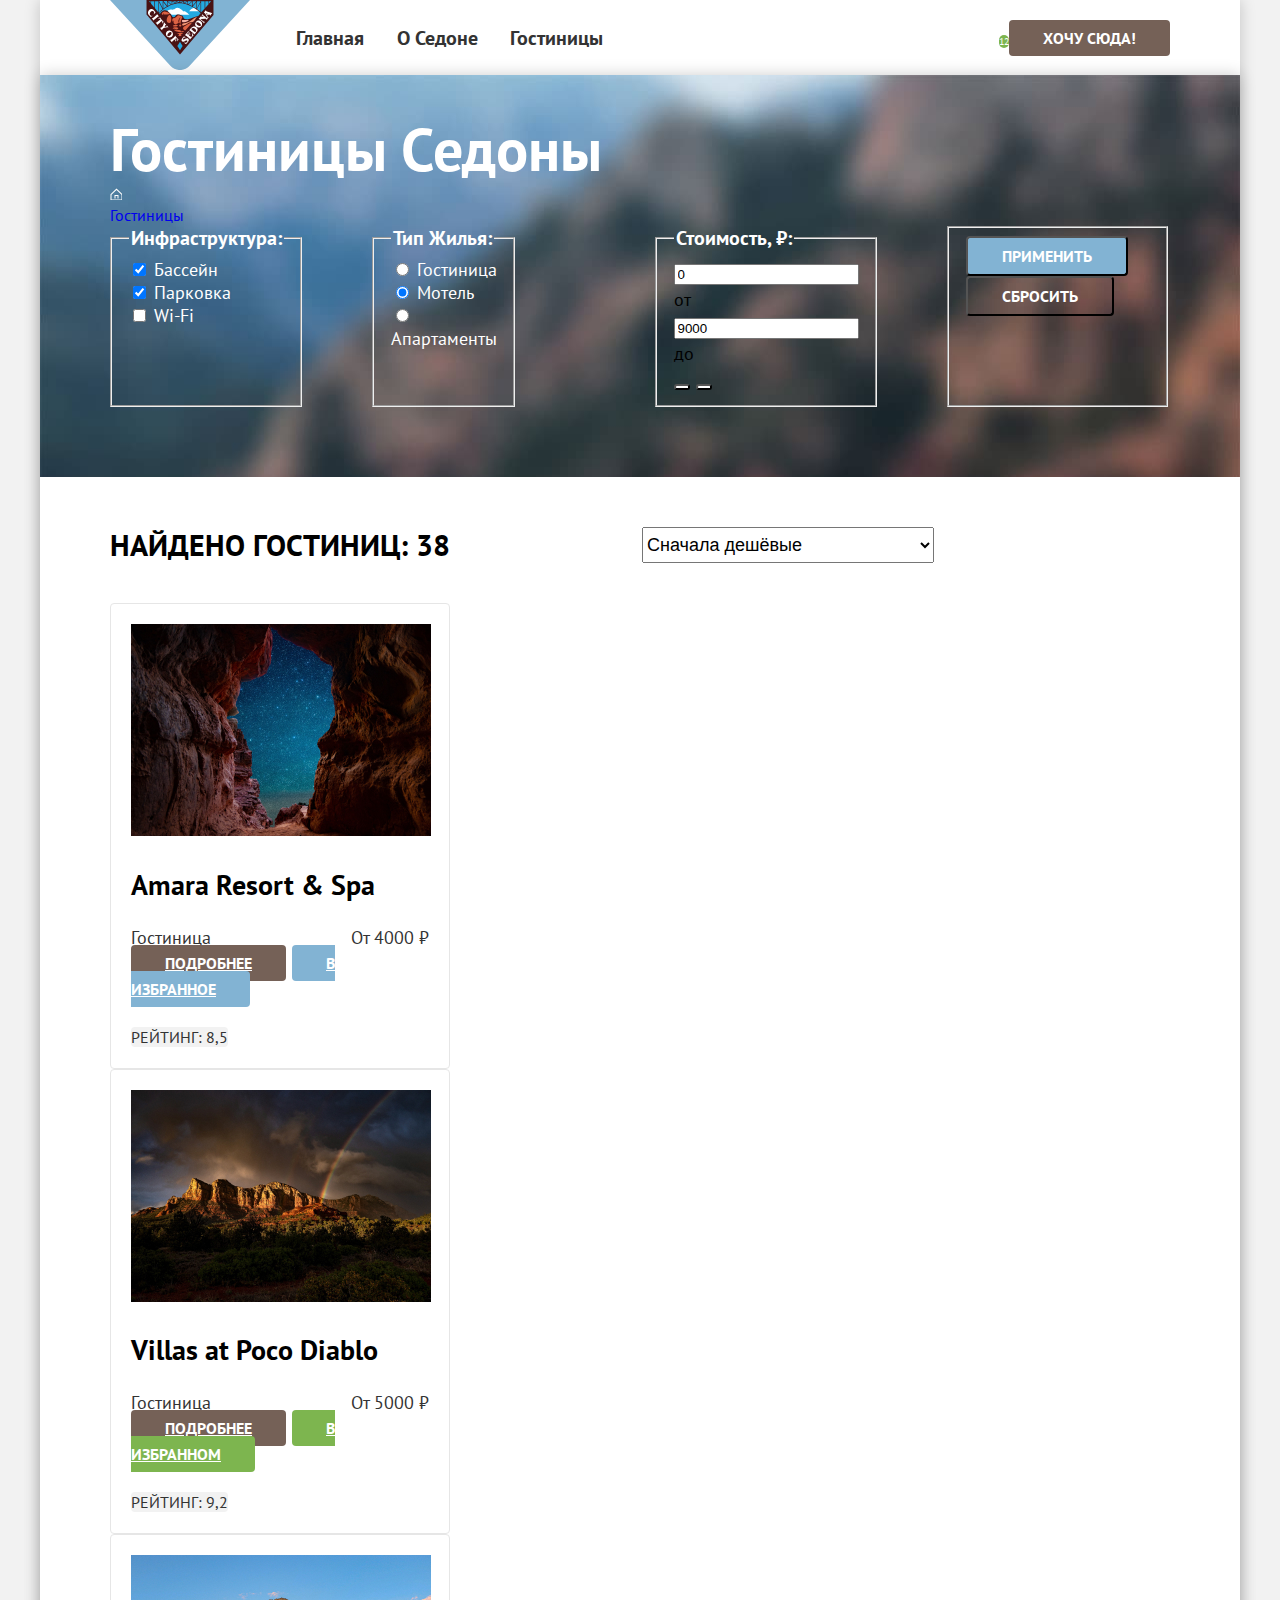
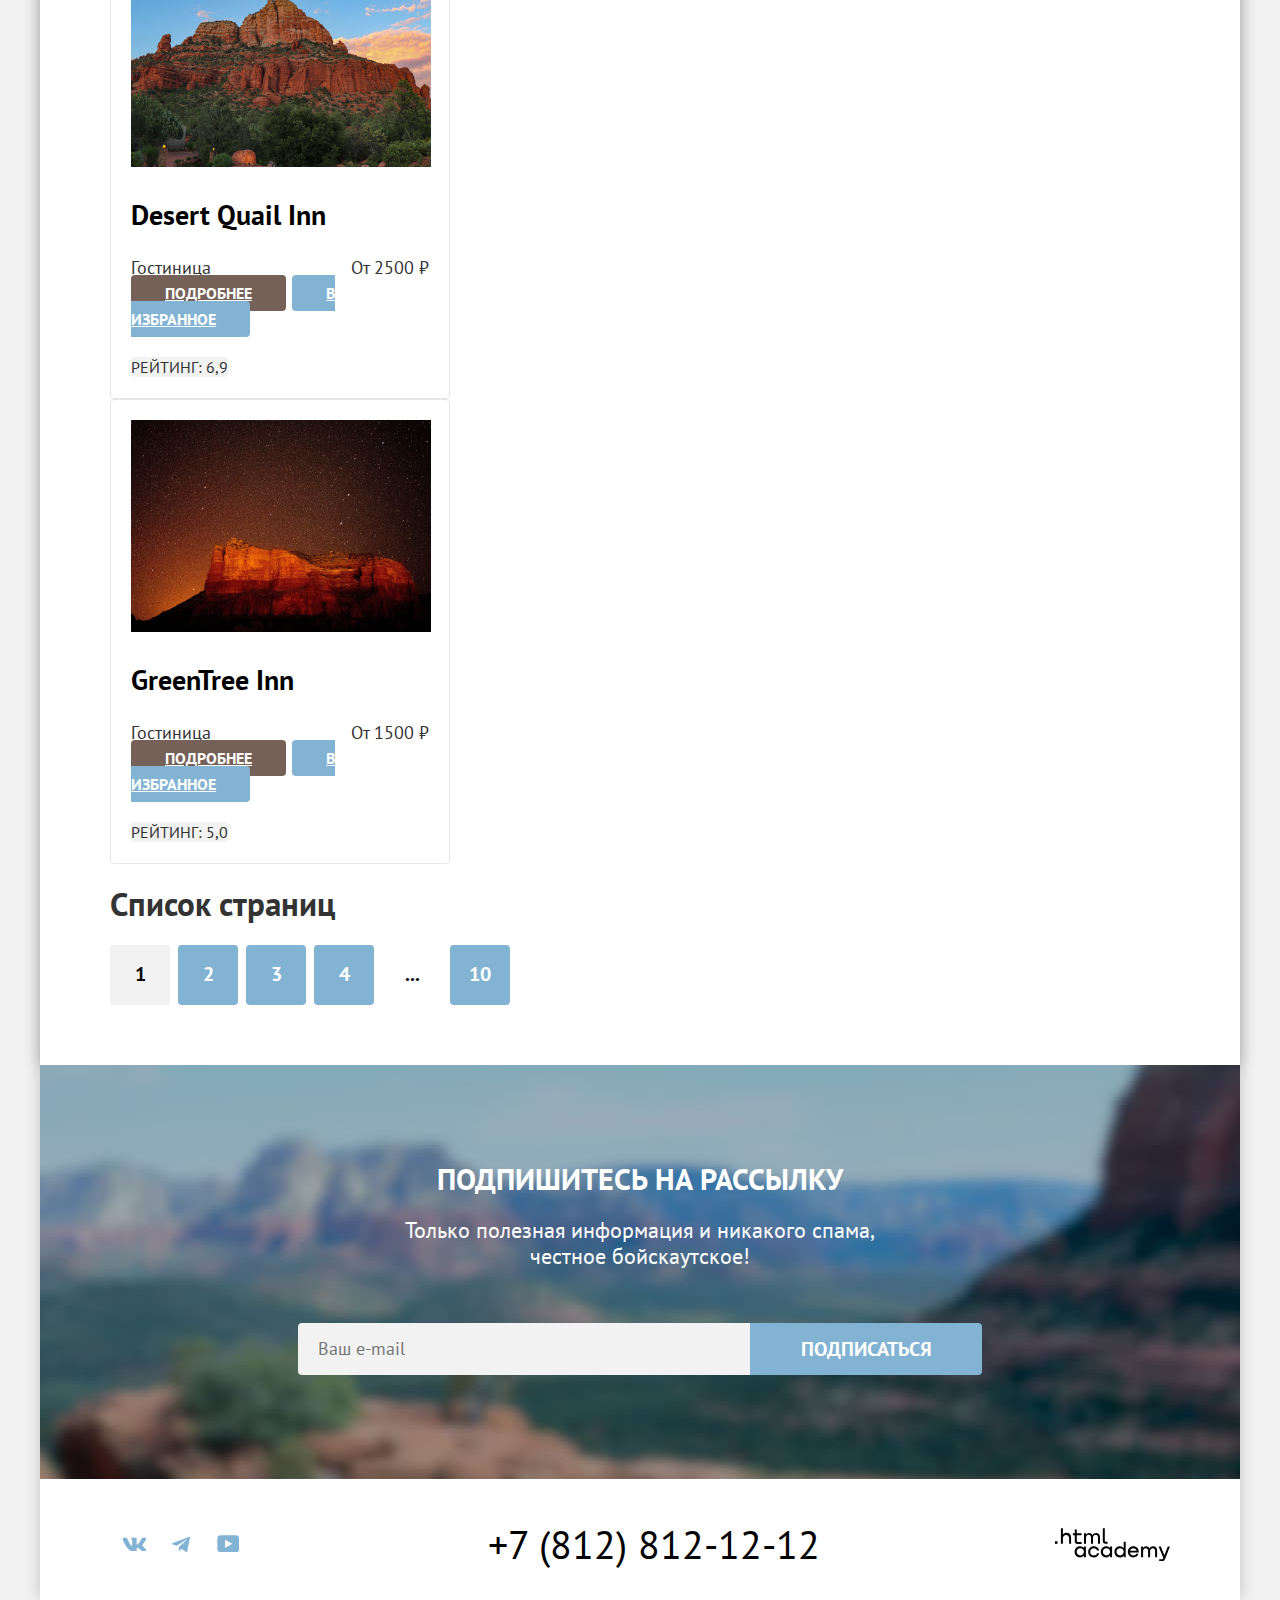
==== commit fdf3ebb4: "pixel perfect for footer" ====
--- a/catalog.html
+++ b/catalog.html
@@ -8,317 +8,327 @@
   </head>
 
   <body>
-    <header class="page-header">
-      <a href="index.html" class="logo-link">
-        <img class="logo-img" src="img/logo.svg" width="140" height="70" alt="Логотип Седоны.">
-      </a>
-
-      <nav>
-        <ul class="navigation-list">
-          <li class="navigation-item">
-            <a href="index.html" class="navigation-link">Главная</a>
-          </li>
-          <li class="navigation-item">
-            <a href="#" class="navigation-link">О Седоне</a>
-          </li>
-          <li class="navigation-item">
-            <a href="catalog.html" class="navigation-link navigation-link-current">Гостиницы</a>
-          </li>
-        </ul>
-        <ul class="navigation-user">
-          <li class="navigation-user-item">
-            <a class="navigation-user-link" href="#">
-              <span class="visually-hidden">Поиск</span>
-            </a>
-          </li>
-          <li class="navigation-user-item">
-            <a class="navigation-user-link" href="#">
-              <span class="visually-hidden">Избранное</span>
-              <span class="fav-count">12</span>
-            </a>
-          </li>
-          <li class="navigation-user-item">
-            <a class="navigation-user-link button" href="#">Хочу сюда!</a>
-          </li>
-        </ul>
-      </nav>
-    </header>
-
-    <main class="main-inner">
-      <section class="inner-filter">
-        <h1 class="filter-title">Гостиницы Седоны</h1>
-        <ul class="breadcrumbs">
-          <li class="breadcrumbs-item-main">
-            <a class="breadcrumbs-link" href="index.html">
-              <span class="visually-hidden">Главная</span>
-            </a>
-          </li>
-          <li class="breadcrumbs-item">
-            <a class="breadcrumbs-link" href="#">Гостиницы</a>
-          </li>
-        </ul>
-
-        <div class="filters">
-          <form class="housing-filter" action="https://echo.htmlacademy.ru/" method="get">
-            <fieldset class="filter-facilities">
-              <legend class="facilities-title">Инфраструктура:</legend>
-              <label class="filter-label">
-                <input name="facilities" value="pool" type="checkbox" checked>
-                Бассейн
-              </label>
-              <label class="filter-label">
-                <input name="facilities" value="parking" type="checkbox" checked>
-                Парковка
-              </label>
-              <label class="filter-label">
-                <input name="facilities" value="wifi" type="checkbox">
-                Wi-Fi
-              </label>
-            </fieldset>
-
-            <fieldset class="filter-housing-type">
-              <legend class="housing-type-title">Тип Жилья:</legend>
-              <label class="filter-label">
-                <input name="housing_type" value="hotel" type="radio">
-                Гостиница
-              </label>
-              <label class="filter-label">
-                <input name="housing_type" value="motel" type="radio" checked>
-                Мотель
-              </label>
-              <label class="filter-label">
-                <input name="housing_type" value="apartments" type="radio">
-                Апартаменты
-              </label>
-            </fieldset>
-
-            <fieldset class="filter-price">
-              <legend class="price-title">Стоимость, ₽:</legend>
-              <div class="price-inputs">
-                <label class="price-range-label">
-                  <input id="price_min" type="number" name="price_min" min="0" value="0"
-                    class="price-range">
-                  от
-                </label>
-                <label class="price-range-label">
-                  <input id="price_max" type="number" name="price_max" min="0" value="9000"
-                    class="price-range">
-                  до
-                </label>
+    <div class="page-container">
+      <header class="page-header">
+        <nav class="navigation">
+          <a href="index.html" class="logo-link">
+            <img class="logo-img" src="img/logo.svg" width="140" height="70" alt="Логотип Седоны.">
+          </a>
+          <ul class="navigation-list modified-ul">
+            <li class="navigation-item">
+              <a href="index.html" class="navigation-link navigation-link-current">Главная</a>
+            </li>
+            <li class="navigation-item">
+              <a href="#" class="navigation-link">О Седоне</a>
+            </li>
+            <li class="navigation-item">
+              <a href="catalog.html" class="navigation-link">Гостиницы</a>
+            </li>
+          </ul>
+          <ul class="navigation-user modified-ul">
+            <li class="navigation-user-item">
+              <a class="navigation-user-link" href="#">
+                <span class="visually-hidden">Поиск</span>
+              </a>
+            </li>
+            <li class="navigation-user-item">
+              <a class="navigation-user-link" href="#">
+                <span class="visually-hidden">Избранное</span>
+                <span class="fav-count">12</span>
+              </a>
+            </li>
+            <li class="navigation-user-item">
+              <a class="navigation-user-link button" href="#">Хочу сюда!</a>
+            </li>
+          </ul>
+        </nav>
+      </header>
+
+      <main class="main-container main-inner">
+        <div class="page-container">
+          <div class="filter-background">
+            <section class="inner-filter">
+              <h1 class="filter-title">Гостиницы Седоны</h1>
+              <ul class="breadcrumbs modified-ul">
+                <li class="breadcrumbs-item-main">
+                  <a class="breadcrumbs-link" href="index.html">
+                    <span class="visually-hidden">Главная</span>
+                  </a>
+                </li>
+                <li class="breadcrumbs-item">
+                  <a class="breadcrumbs-link" href="#">Гостиницы</a>
+                </li>
+              </ul>
+
+              <div class="filters">
+                <form class="housing-filter" action="https://echo.htmlacademy.ru/" method="get">
+                  <fieldset class="filter-facilities">
+                    <legend class="facilities-title">Инфраструктура:</legend>
+                    <label class="filter-label">
+                      <input name="facilities" value="pool" type="checkbox" checked>
+                      Бассейн
+                    </label>
+                    <label class="filter-label">
+                      <input name="facilities" value="parking" type="checkbox" checked>
+                      Парковка
+                    </label>
+                    <label class="filter-label">
+                      <input name="facilities" value="wifi" type="checkbox">
+                      Wi-Fi
+                    </label>
+                  </fieldset>
+
+                  <fieldset class="filter-housing-type">
+                    <legend class="housing-type-title">Тип Жилья:</legend>
+                    <label class="filter-label">
+                      <input name="housing_type" value="hotel" type="radio">
+                      Гостиница
+                    </label>
+                    <label class="filter-label">
+                      <input name="housing_type" value="motel" type="radio" checked>
+                      Мотель
+                    </label>
+                    <label class="filter-label">
+                      <input name="housing_type" value="apartments" type="radio">
+                      Апартаменты
+                    </label>
+                  </fieldset>
+
+                  <fieldset class="filter-price">
+                    <legend class="price-title">Стоимость, ₽:</legend>
+                    <div class="price-inputs">
+                      <label class="price-range-label">
+                        <input id="price_min" type="number" name="price_min" min="0" value="0"
+                          class="price-range">
+                        от
+                      </label>
+                      <label class="price-range-label">
+                        <input id="price_max" type="number" name="price_max" min="0" value="9000"
+                          class="price-range">
+                        до
+                      </label>
+                    </div>
+                    <div class="price-line">
+                      <button class="price-setter">
+                        <span class="visually-hidden">Выбрать минимальную цену</span>
+                      </button>
+                      <button class="price-setter">
+                        <span class="visually-hidden">Выбрать максимальную цену</span>
+                      </button>
+                    </div>
+                  </fieldset>
+
+                  <fieldset class="filter-buttons">
+                    <legend class="visually-hidden">Кнопки</legend>
+                    <button class="button button-add" type="submit">Применить</button>
+                    <button class="button button-reset" type="reset">Сбросить</button>
+                  </fieldset>
+                </form>
               </div>
-              <div class="price-line">
-                <button class="price-setter">
-                  <span class="visually-hidden">Выбрать минимальную цену</span>
-                </button>
-                <button class="price-setter">
-                  <span class="visually-hidden">Выбрать максимальную цену</span>
-                </button>
+            </section>
+          </div>
+
+          <div class="results-page">
+            <section class="housing-list">
+              <div class="housing-list-header">
+                <h2 class="housing-list-title">Найдено гостиниц: 38</h2>
+                <select class="housing-list-sort" name="sort">
+                  <option value="cheap">
+                    Сначала дешёвые
+                  </option>
+                  <option value="expensive">
+                    Сначала дорогие
+                  </option>
+                  <option value="popular">
+                    Сначала популярные
+                  </option>
+                </select>
+                <ul class="housing-list-view modified-ul">
+                  <li>
+                    <a class="view-cards" href="#">
+                      <span class="visually-hidden">
+                        Карточки
+                      </span>
+                    </a>
+                  </li>
+                  <li>
+                    <a class="view-individual" href="#">
+                      <span class="visually-hidden">
+                        По одному
+                      </span>
+                    </a>
+                  </li>
+                  <li>
+                    <a class="view-list" href="#">
+                      <span class="visually-hidden">
+                        Список
+                      </span>
+                    </a>
+                  </li>
+                </ul>
               </div>
-            </fieldset>
-
-            <fieldset class="filter-buttons">
-              <legend class="visually-hidden">Кнопки</legend>
-              <button class="button button-add" type="submit">Применить</button>
-              <button class="button button-reset" type="reset">Сбросить</button>
-            </fieldset>
+              <div class="housing-items-wrapper">
+                <ul class="housing-list-items modified-ul">
+                  <li class="housing-item">
+                    <a class="item-link" href="#">
+                      <img class="item-image" src="img/catalog/amara-resort-spa.jpg" width="300" height="212" alt="Ущелье и небо.">
+                      <h3 class="item-title">Amara Resort & Spa</h3>
+                    </a>
+                    <div class="item-type-price">
+                      <span class="item-type">Гостиница</span>
+                      <span class="item-price">От 4000 ₽</span>
+                    </div>
+                    <a class="button button-more" href="#">Подробнее</a>
+                    <a class="button button-favorite" href="#">В избранное</a>
+                    <p class="stars stars-four">
+                      <span class="visually-hidden">Звездность гостиницы: 4 звезды</span>
+                    </p>
+                    <span class="item-grade">Рейтинг: 8,5</span>
+                  </li>
+                  <li class="housing-item">
+                    <a class="item-link" href="#">
+                      <img class="item-image" src="img/catalog/villas-at-poco-diablo.jpg" width="300" height="212" alt="Горы и небо на закате.">
+                      <h3 class="item-title">Villas at Poco Diablo</h3>
+                    </a>
+                    <div class="item-type-price">
+                      <span class="item-type">Гостиница</span>
+                      <span class="item-price">От 5000 ₽</span>
+                    </div>
+                    <a class="button button-more" href="#">Подробнее</a>
+                    <a class="button button-favorite button-selected" href="#">В избранном</a>
+                    <p class="stars stars-four">
+                      <span class="visually-hidden">Звездность гостиницы: 4 звезды</span>
+                    </p>
+                    <span class="item-grade">Рейтинг: 9,2</span>
+                  </li>
+                  <li class="housing-item">
+                    <a class="item-link" href="#">
+                      <img class="item-image" src="img/catalog/desert-quail-inn.jpg" width="300" height="212" alt="Горы и небо днём.">
+                      <h3 class="item-title">Desert Quail Inn</h3>
+                    </a>
+                    <div class="item-type-price">
+                      <span class="item-type">Гостиница</span>
+                      <span class="item-price">От 2500 ₽</span>
+                    </div>
+                    <a class="button button-more" href="#">Подробнее</a>
+                    <a class="button button-favorite" href="#">В избранное</a>
+                    <p class="stars stars-three">
+                      <span class="visually-hidden">Звездность гостиницы: 3 звезды</span>
+                    </p>
+                    <span class="item-grade">Рейтинг: 6,9</span>
+                  </li>
+                  <li class="housing-item">
+                    <a class="item-link" href="#">
+                      <img class="item-image" src="img/catalog/greentree-inn.jpg" width="300" height="212" alt="Небо и горы в оранжевом свечении.">
+                      <h3 class="item-title">GreenTree Inn</h3>
+                    </a>
+                    <div class="item-type-price">
+                      <span class="item-type">Гостиница</span>
+                      <span class="item-price">От 1500 ₽</span>
+                    </div>
+                    <a class="button button-more" href="#">Подробнее</a>
+                    <a class="button button-favorite" href="#">В избранное</a>
+                    <p class="stars stars-two">
+                      <span class="visually-hidden">Звездность гостиницы: 2 звезды</span>
+                    </p>
+                    <span class="item-grade">Рейтинг: 5,0</span>
+                  </li>
+                </ul>
+              </div>
+            </section>
+
+            <section class="pagination">
+              <h2 class="visually hidden">Список страниц</h2>
+              <ul class="pagination-list modified-ul">
+                <li class="pagination-item">
+                  <a class="pagination-link pagination-prev" href="#">1</a>
+                </li>
+                <li class="pagination-item">
+                  <a class="pagination-link" href="#">2</a>
+                </li>
+                <li class="pagination-item">
+                  <a class="pagination-link" href="#">3</a>
+                </li>
+                <li class="pagination-item">
+                  <a class="pagination-link" href="#">4</a>
+                </li>
+                <li class="pagination-item">
+                  <a class="pagination-link pagination-next" href="#">
+                    <span class="visually-hidden">Промежуточные страницы</span>
+                    ...
+                  </a>
+                </li>
+                <li class="pagination-item">
+                  <a class="pagination-link" href="#">10</a>
+                </li>
+              </ul>
+            </section>
+          </div>
+        </div>
+      </main>
+
+      <footer class="page-footer">
+        <section class="footer-subscription">
+          <h2 class="footer-subscription-title">Подпишитесь на рассылку</h2>
+          <p class="footer-subscription-description">Только полезная информация и никакого спама, честное бойскаутское!</p>
+          <form class="footer-subscription-form" action="https://echo.htmlacademy.ru/" method="post">
+            <input class="footer-subscription-email" id="footer-subscription-email" name="email" type="email" placeholder="Ваш e-mail" required>
+            <button class="button footer-subscription-button" type="submit">Подписаться</button>
           </form>
-        </div>
-      </section>
-
-      <section class="housing-list">
-        <h2 class="housing-list-title">Найдено гостиниц: 38</h2>
-        <select class="housing-list-sort" name="sort">
-          <option value="cheap">
-            Сначала дешёвые
-          </option>
-          <option value="expensive">
-            Сначала дорогие
-          </option>
-          <option value="popular">
-            Сначала популярные
-          </option>
-        </select>
-        <ul class="housing-list-view">
-          <li>
-            <a class="view-cards" href="#">
-              <span class="visually-hidden">
-                Карточки
-              </span>
-            </a>
-          </li>
-          <li>
-            <a class="view-individual" href="#">
-              <span class="visually-hidden">
-                По одному
-              </span>
-            </a>
-          </li>
-          <li>
-            <a class="view-list" href="#">
-              <span class="visually-hidden">
-                Список
-              </span>
-            </a>
-          </li>
-        </ul>
-
-        <ul class="housing-list-items">
-          <li class="housing-item">
-            <a class="item-link" href="#">
-              <img class="item-image" src="img/catalog/amara-resort-spa.jpg" width="300" height="212" alt="Ущелье и небо.">
-              <h3 class="item-title">Amara Resort & Spa</h3>
-            </a>
-            <div class="item-type-price">
-              <span class="item-type">Гостиница</span>
-              <span class="item-price">От 4000 ₽</span>
-            </div>
-            <a class="button button-more" href="#">Подробнее</a>
-            <a class="button button-favorite" href="#">В избранное</a>
-            <p class="stars stars-four">
-              <span class="visually-hidden">Звездность гостиницы: 4 звезды</span>
-            </p>
-            <span class="item-grade">Рейтинг: 8,5</span>
-          </li>
-          <li class="housing-item">
-            <a class="item-link" href="#">
-              <img class="item-image" src="img/catalog/villas-at-poco-diablo.jpg" width="300" height="212" alt="Горы и небо на закате.">
-              <h3 class="item-title">Villas at Poco Diablo</h3>
-            </a>
-            <div class="item-type-price">
-              <span class="item-type">Гостиница</span>
-              <span class="item-price">От 5000 ₽</span>
-            </div>
-            <a class="button button-more" href="#">Подробнее</a>
-            <a class="button button-favorite button-selected" href="#">В избранном</a>
-            <p class="stars stars-four">
-              <span class="visually-hidden">Звездность гостиницы: 4 звезды</span>
-            </p>
-            <span class="item-grade">Рейтинг: 9,2</span>
-          </li>
-          <li class="housing-item">
-            <a class="item-link" href="#">
-              <img class="item-image" src="img/catalog/desert-quail-inn.jpg" width="300" height="212" alt="Горы и небо днём.">
-              <h3 class="item-title">Desert Quail Inn</h3>
-            </a>
-            <div class="item-type-price">
-              <span class="item-type">Гостиница</span>
-              <span class="item-price">От 2500 ₽</span>
-            </div>
-            <a class="button button-more" href="#">Подробнее</a>
-            <a class="button button-favorite" href="#">В избранное</a>
-            <p class="stars stars-three">
-              <span class="visually-hidden">Звездность гостиницы: 3 звезды</span>
-            </p>
-            <span class="item-grade">Рейтинг: 6,9</span>
-          </li>
-          <li class="housing-item">
-            <a class="item-link" href="#">
-              <img class="item-image" src="img/catalog/greentree-inn.jpg" width="300" height="212" alt="Небо и горы в оранжевом свечении.">
-              <h3 class="item-title">GreenTree Inn</h3>
-            </a>
-            <div class="item-type-price">
-              <span class="item-type">Гостиница</span>
-              <span class="item-price">От 1500 ₽</span>
-            </div>
-            <a class="button button-more" href="#">Подробнее</a>
-            <a class="button button-favorite" href="#">В избранное</a>
-            <p class="stars stars-two">
-              <span class="visually-hidden">Звездность гостиницы: 2 звезды</span>
-            </p>
-            <span class="item-grade">Рейтинг: 5,0</span>
-          </li>
-        </ul>
-      </section>
-
-      <section class="pagination">
-        <h2 class="visually hidden">Список страниц</h2>
-        <ul class="pagination-list">
-          <li class="pagination-item">
-            <a class="pagination-link pagination-prev" href="#">1</a>
-          </li>
-          <li class="pagination-item">
-            <a class="pagination-link" href="#">2</a>
-          </li>
-          <li class="pagination-item">
-            <a class="pagination-link" href="#">3</a>
-          </li>
-          <li class="pagination-item">
-            <a class="pagination-link" href="#">4</a>
-          </li>
-          <li class="pagination-item">
-            <a class="pagination-link pagination-next" href="#">
-              <span class="visually-hidden">Промежуточные страницы</span>
-              ...
-            </a>
-          </li>
-          <li class="pagination-item">
-            <a class="pagination-link" href="#">10</a>
-          </li>
-        </ul>
-      </section>
-    </main>
-
-    <footer class="page-footer">
-      <section class="footer-subscription">
-        <h2 class="footer-subscription-title">Подпишитесь на рассылку</h2>
-        <p class="footer-subscription-description">Только полезная информация и никакого спама, честное бойскаутское!</p>
-        <form class="footer-subscription-form" action="https://echo.htmlacademy.ru/" method="post">
-          <input id="footer-subscription-email" name="email" type="email" placeholder="Ваш e-mail" required>
-          <button class="footer-subscription-button" type="submit">Подписаться</button>
-        </form>
-      </section>
-
-      <section class="footer-social">
-        <h2 class="visually-hidden">Ищите нас в социальных сетях</h2>
-        <ul class="footer-social-list">
-          <li class="footer-social-item">
-            <a class="social-button" href="https://vk.com/htmlacademy">
-              <svg width="25" height="15" viewBox="0 0 25 15" fill="none" role="img" aria-label="VK" xmlns="http://www.w3.org/2000/svg">
-                <path fill-rule="evenodd" clip-rule="evenodd"
-                  d="M24.1164 1.80445C24.2824 1.25845 24.1164 0.856445 23.3214 0.856445H20.6964C20.0284 0.856445 19.7204 1.20345 19.5534 1.58645C19.5534 1.58645 18.2184 4.78245 16.3274 6.85845C15.7154 7.46045 15.4374 7.65145 15.1034 7.65145C14.9364 7.65145 14.6854 7.46045 14.6854 6.91345V1.80445C14.6854 1.14845 14.5014 0.856445 13.9454 0.856445H9.81738C9.40038 0.856445 9.14938 1.16045 9.14938 1.44945C9.14938 2.07045 10.0954 2.21445 10.1924 3.96245V7.76045C10.1924 8.59345 10.0394 8.74444 9.70538 8.74444C8.81538 8.74444 6.65038 5.53345 5.36538 1.85945C5.11638 1.14445 4.86438 0.856445 4.19338 0.856445H1.56638C0.816382 0.856445 0.666382 1.20345 0.666382 1.58645C0.666382 2.26845 1.55638 5.65645 4.81138 10.1374C6.98138 13.1974 10.0364 14.8564 12.8194 14.8564C14.4884 14.8564 14.6944 14.4884 14.6944 13.8534V11.5404C14.6944 10.8034 14.8524 10.6564 15.3814 10.6564C15.7714 10.6564 16.4384 10.8484 17.9964 12.3234C19.7764 14.0724 20.0694 14.8564 21.0714 14.8564H23.6964C24.4464 14.8564 24.8224 14.4884 24.6064 13.7604C24.3684 13.0364 23.5184 11.9854 22.3914 10.7384C21.7794 10.0284 20.8614 9.26345 20.5824 8.88045C20.1934 8.38945 20.3044 8.17044 20.5824 7.73345C20.5824 7.73345 23.7824 3.30745 24.1154 1.80445H24.1164Z"
-                  fill="#83B3D3" />
+        </section>
+
+        <section class="footer-social">
+          <h2 class="visually-hidden">Ищите нас в социальных сетях</h2>
+          <ul class="footer-social-list modified-ul">
+            <li class="footer-social-item-vk">
+              <a class="social-button" href="https://vk.com/htmlacademy">
+                <svg width="24" height="14" viewBox="0 0 24 14" fill="none" role="img" aria-label="VK" xmlns="http://www.w3.org/2000/svg">
+                  <path fill-rule="evenodd" clip-rule="evenodd"
+                    d="M24.1164 1.80445C24.2824 1.25845 24.1164 0.856445 23.3214 0.856445H20.6964C20.0284 0.856445 19.7204 1.20345 19.5534 1.58645C19.5534 1.58645 18.2184 4.78245 16.3274 6.85845C15.7154 7.46045 15.4374 7.65145 15.1034 7.65145C14.9364 7.65145 14.6854 7.46045 14.6854 6.91345V1.80445C14.6854 1.14845 14.5014 0.856445 13.9454 0.856445H9.81738C9.40038 0.856445 9.14938 1.16045 9.14938 1.44945C9.14938 2.07045 10.0954 2.21445 10.1924 3.96245V7.76045C10.1924 8.59345 10.0394 8.74444 9.70538 8.74444C8.81538 8.74444 6.65038 5.53345 5.36538 1.85945C5.11638 1.14445 4.86438 0.856445 4.19338 0.856445H1.56638C0.816382 0.856445 0.666382 1.20345 0.666382 1.58645C0.666382 2.26845 1.55638 5.65645 4.81138 10.1374C6.98138 13.1974 10.0364 14.8564 12.8194 14.8564C14.4884 14.8564 14.6944 14.4884 14.6944 13.8534V11.5404C14.6944 10.8034 14.8524 10.6564 15.3814 10.6564C15.7714 10.6564 16.4384 10.8484 17.9964 12.3234C19.7764 14.0724 20.0694 14.8564 21.0714 14.8564H23.6964C24.4464 14.8564 24.8224 14.4884 24.6064 13.7604C24.3684 13.0364 23.5184 11.9854 22.3914 10.7384C21.7794 10.0284 20.8614 9.26345 20.5824 8.88045C20.1934 8.38945 20.3044 8.17044 20.5824 7.73345C20.5824 7.73345 23.7824 3.30745 24.1154 1.80445H24.1164Z"
+                    fill="#83B3D3" />
+                </svg>
+              </a>
+            </li>
+            <li class="footer-social-item-telegram">
+              <a class="social-button" href="https://t.me/htmlacademy">
+                <svg width="18" height="16" viewBox="0 0 18 16" fill="none" role="img" aria-label="Telegram" xmlns="http://www.w3.org/2000/svg">
+                  <path
+                    d="M16.785 0.955705L0.840489 7.1042C-0.247661 7.54126 -0.241365 8.14828 0.640845 8.41897L4.73445 9.69597L14.2058 3.72014C14.6537 3.44766 15.0629 3.59424 14.7265 3.89281L7.05283 10.8183H7.05103L7.05283 10.8192L6.77045 15.0387C7.18413 15.0387 7.36669 14.8489 7.59871 14.625L9.58705 12.6915L13.7229 15.7464C14.4855 16.1664 15.0332 15.9506 15.2229 15.0405L17.9379 2.2453C18.2158 1.13107 17.5126 0.626562 16.785 0.955705Z"
+                    fill="#83B3D3" />
+                </svg>
+              </a>
+            </li>
+            <li class="footer-social-item-youtube">
+              <a class="social-button" href="https://www.youtube.com/user/htmlacademyru">
+                <svg width="22" height="17" viewBox="0 0 22 17" fill="none" role="img" aria-label="YouTube" xmlns="http://www.w3.org/2000/svg">
+                  <path
+                    d="M18.9402 0.356445H3.50738C1.64668 0.356445 0.333252 1.9502 0.333252 3.75645V13.8502C0.333252 15.7627 1.64668 17.3564 3.50738 17.3564H19.1591C20.8009 17.3564 22.3333 15.7627 22.3333 13.9564V3.75645C22.1143 1.9502 20.8009 0.356445 18.9402 0.356445ZM7.99494 12.8939V4.81894L15.3283 8.85645L7.99494 12.8939Z"
+                    fill="#83B3D3" />
+                </svg>
+              </a>
+            </li>
+          </ul>
+
+          <a class="footer-company-phone" href="tel:+78128121212">+7 (812) 812-12-12</a>
+          <a class="footer-company-link" href="https://htmlacademy.ru/">
+            <svg width="115" height="33" viewBox="0 0 115 33" fill="none" role="img" aria-label="Ссылка на сайт компании" xmlns="http://www.w3.org/2000/svg">
+              <path d="M0 13.2564V15.8564H2.5V13.2564H0Z" fill="black"/>
+              <path d="M11.6 4.85645C10 4.85645 8.8 5.55645 8 6.55645H7.9V0.356445H5.9V15.8564H7.9V10.5564C7.9 8.45645 9.2 6.95645 11.2 6.95645C13 6.95645 14.1 8.35645 14.1 10.1564V15.8564H16.1V9.75644C16.2 6.75644 14.3 4.85645 11.6 4.85645Z" fill="black"/>
+              <path d="M26.6 5.15645H21.8V1.45645H19.8V5.25645H17.9V7.25645H19.8V13.2564C19.8 14.9564 20.8 15.9564 22.5 15.9564H26.6V13.9564H22.9C22.2 13.9564 21.8 13.5564 21.8 12.8564V7.15645H26.6V5.15645Z" fill="black"/>
+              <path d="M41.1 4.95645C39.5 4.95645 38.2 5.75644 37.6 7.05645H37.5C36.9 5.85645 35.7 4.95645 34.1 4.95645C32.7 4.95645 31.6 5.75645 31 6.75645H30.9V5.15645H29V15.7564H31V10.3564C31 8.35645 32 6.85645 33.6 6.85645C35.1 6.85645 36 7.85645 36 9.45645V15.7564H38V10.1564C38 7.75645 39.4 6.85645 40.6 6.85645C42.1 6.85645 43 7.85645 43 9.45645V15.7564H45V9.25644C45.1 6.75644 43.6 4.95645 41.1 4.95645Z" fill="black"/>
+              <path d="M47.8 13.0564C47.8 14.7564 48.8 15.7564 50.6 15.7564H52.6V13.7564H50.9C50.2 13.7564 49.8 13.3564 49.8 12.6564V0.356445H47.8V13.0564Z" fill="black"/>
+              <path d="M28.9 20.0564C28 18.9564 26.7 18.2564 25 18.2564C21.9 18.2564 19.6 20.5564 19.6 23.8564C19.6 27.1564 21.9 29.4564 25 29.4564C26.8 29.4564 28 28.6564 28.8 27.5564H28.9V29.1564H30.9V18.5564H28.9V20.0564ZM25.3 27.4564C23.1 27.4564 21.7 25.8564 21.7 23.8564C21.7 21.8564 23.1 20.2564 25.3 20.2564C27.5 20.2564 28.9 21.8564 28.9 23.8564C28.9 25.7564 27.5 27.4564 25.3 27.4564Z" fill="black"/>
+              <path d="M44.2 22.3564C43.7 19.9564 41.6 18.2564 38.8 18.2564C35.4 18.2564 33.2 20.7564 33.2 23.8564C33.2 26.9564 35.4 29.4564 38.8 29.4564C41.6 29.4564 43.7 27.6564 44.2 25.2564H42.1C41.7 26.5564 40.4 27.5564 38.8 27.5564C36.6 27.5564 35.2 25.9564 35.2 23.9564C35.2 21.9564 36.6 20.3564 38.8 20.3564C40.4 20.3564 41.6 21.3564 42.1 22.5564H44.2V22.3564Z" fill="black"/>
+              <path d="M55.1 20.0564C54.2 18.9564 52.9 18.2564 51.2 18.2564C48.1 18.2564 45.8 20.5564 45.8 23.8564C45.8 27.1564 48.1 29.4564 51.2 29.4564C53 29.4564 54.2 28.6564 55 27.5564H55.1V29.1564H57.1V18.5564H55.1V20.0564ZM51.5 27.4564C49.3 27.4564 47.9 25.8564 47.9 23.8564C47.9 21.8564 49.3 20.2564 51.5 20.2564C53.7 20.2564 55.1 21.8564 55.1 23.8564C55.1 25.7564 53.6 27.4564 51.5 27.4564Z" fill="black"/>
+              <path d="M68.7 20.1564C67.8 19.0564 66.5 18.2564 64.8 18.2564C61.7 18.2564 59.4 20.5564 59.4 23.8564C59.4 27.1564 61.6 29.4564 64.8 29.4564C66.5 29.4564 67.8 28.6564 68.6 27.6564H68.7V29.1564H70.7V13.7564H68.7V20.1564ZM65.1 27.4564C62.9 27.4564 61.5 25.8564 61.5 23.8564C61.5 21.8564 62.9 20.2564 65.1 20.2564C67.3 20.2564 68.7 21.8564 68.7 23.8564C68.6 25.8564 67.2 27.4564 65.1 27.4564Z" fill="black"/>
+              <path d="M78.3 18.2564C75 18.2564 72.8 20.7564 72.8 23.8564C72.8 26.8564 74.9 29.4564 78.3 29.4564C80.8 29.4564 82.8 28.1564 83.5 25.8564H81.4C80.9 26.8564 79.8 27.4564 78.4 27.4564C76.5 27.4564 75.1 26.1564 75 24.5564H83.8C84 20.9564 81.8 18.2564 78.3 18.2564ZM78.3 20.1564C80 20.1564 81.3 21.1564 81.6 22.7564H75.1C75.4 21.2564 76.6 20.1564 78.3 20.1564Z" fill="black"/>
+              <path d="M98.2 18.2564C96.6 18.2564 95.3 19.0564 94.6 20.2564H94.5C93.9 19.0564 92.7 18.2564 91.1 18.2564C89.7 18.2564 88.6 18.9564 88 20.0564V18.5564H86.1V29.1564H88.1V23.7564C88.1 21.7564 89.1 20.3564 90.7 20.2564C92.2 20.2564 93.1 21.2564 93.1 22.8564V29.1564H95.1V23.5564C95.1 21.1564 96.5 20.2564 97.7 20.2564C99.2 20.2564 100.1 21.2564 100.1 22.8564V29.1564H102.1V22.6564C102.2 20.0564 100.7 18.2564 98.2 18.2564Z" fill="black"/>
+              <path d="M109.4 27.3564L105.8 18.4564H103.6L108.4 30.0564C108.1 30.9564 107.7 31.2564 106.7 31.2564H104.2V33.2564H106.7C108.5 33.2564 109.5 32.4564 110.2 30.6564L114.9 18.4564H112.8L109.4 27.3564Z" fill="black"/>
               </svg>
-            </a>
-          </li>
-          <li class="footer-social-item">
-            <a class="social-button" href="https://t.me/htmlacademy">
-              <svg width="18" height="16" viewBox="0 0 18 16" fill="none" role="img" aria-label="Telegram" xmlns="http://www.w3.org/2000/svg">
-                <path
-                  d="M16.785 0.955705L0.840489 7.1042C-0.247661 7.54126 -0.241365 8.14828 0.640845 8.41897L4.73445 9.69597L14.2058 3.72014C14.6537 3.44766 15.0629 3.59424 14.7265 3.89281L7.05283 10.8183H7.05103L7.05283 10.8192L6.77045 15.0387C7.18413 15.0387 7.36669 14.8489 7.59871 14.625L9.58705 12.6915L13.7229 15.7464C14.4855 16.1664 15.0332 15.9506 15.2229 15.0405L17.9379 2.2453C18.2158 1.13107 17.5126 0.626562 16.785 0.955705Z"
-                  fill="#83B3D3" />
-              </svg>
-            </a>
-          </li>
-          <li class="footer-social-item">
-            <a class="social-button" href="https://www.youtube.com/user/htmlacademyru">
-              <svg width="23" height="18" viewBox="0 0 23 18" fill="none" role="img" aria-label="YouTube" xmlns="http://www.w3.org/2000/svg">
-                <path
-                  d="M18.9402 0.356445H3.50738C1.64668 0.356445 0.333252 1.9502 0.333252 3.75645V13.8502C0.333252 15.7627 1.64668 17.3564 3.50738 17.3564H19.1591C20.8009 17.3564 22.3333 15.7627 22.3333 13.9564V3.75645C22.1143 1.9502 20.8009 0.356445 18.9402 0.356445ZM7.99494 12.8939V4.81894L15.3283 8.85645L7.99494 12.8939Z"
-                  fill="#83B3D3" />
-              </svg>
-            </a>
-          </li>
-        </ul>
-
-        <a class="footer-company-phone" href="tel:+78128121212">+7 (812) 812-12-12</a>
-        <a class="footer-company-link" href="https://htmlacademy.ru/">
-          <svg width="115" height="34" viewBox="0 0 115 34" fill="none" role="img" aria-label="Ссылка на сайт компании" xmlns="http://www.w3.org/2000/svg">
-            <path d="M0 13.2564V15.8564H2.5V13.2564H0Z" fill="black"/>
-            <path d="M11.6 4.85645C10 4.85645 8.8 5.55645 8 6.55645H7.9V0.356445H5.9V15.8564H7.9V10.5564C7.9 8.45645 9.2 6.95645 11.2 6.95645C13 6.95645 14.1 8.35645 14.1 10.1564V15.8564H16.1V9.75644C16.2 6.75644 14.3 4.85645 11.6 4.85645Z" fill="black"/>
-            <path d="M26.6 5.15645H21.8V1.45645H19.8V5.25645H17.9V7.25645H19.8V13.2564C19.8 14.9564 20.8 15.9564 22.5 15.9564H26.6V13.9564H22.9C22.2 13.9564 21.8 13.5564 21.8 12.8564V7.15645H26.6V5.15645Z" fill="black"/>
-            <path d="M41.1 4.95645C39.5 4.95645 38.2 5.75644 37.6 7.05645H37.5C36.9 5.85645 35.7 4.95645 34.1 4.95645C32.7 4.95645 31.6 5.75645 31 6.75645H30.9V5.15645H29V15.7564H31V10.3564C31 8.35645 32 6.85645 33.6 6.85645C35.1 6.85645 36 7.85645 36 9.45645V15.7564H38V10.1564C38 7.75645 39.4 6.85645 40.6 6.85645C42.1 6.85645 43 7.85645 43 9.45645V15.7564H45V9.25644C45.1 6.75644 43.6 4.95645 41.1 4.95645Z" fill="black"/>
-            <path d="M47.8 13.0564C47.8 14.7564 48.8 15.7564 50.6 15.7564H52.6V13.7564H50.9C50.2 13.7564 49.8 13.3564 49.8 12.6564V0.356445H47.8V13.0564Z" fill="black"/>
-            <path d="M28.9 20.0564C28 18.9564 26.7 18.2564 25 18.2564C21.9 18.2564 19.6 20.5564 19.6 23.8564C19.6 27.1564 21.9 29.4564 25 29.4564C26.8 29.4564 28 28.6564 28.8 27.5564H28.9V29.1564H30.9V18.5564H28.9V20.0564ZM25.3 27.4564C23.1 27.4564 21.7 25.8564 21.7 23.8564C21.7 21.8564 23.1 20.2564 25.3 20.2564C27.5 20.2564 28.9 21.8564 28.9 23.8564C28.9 25.7564 27.5 27.4564 25.3 27.4564Z" fill="black"/>
-            <path d="M44.2 22.3564C43.7 19.9564 41.6 18.2564 38.8 18.2564C35.4 18.2564 33.2 20.7564 33.2 23.8564C33.2 26.9564 35.4 29.4564 38.8 29.4564C41.6 29.4564 43.7 27.6564 44.2 25.2564H42.1C41.7 26.5564 40.4 27.5564 38.8 27.5564C36.6 27.5564 35.2 25.9564 35.2 23.9564C35.2 21.9564 36.6 20.3564 38.8 20.3564C40.4 20.3564 41.6 21.3564 42.1 22.5564H44.2V22.3564Z" fill="black"/>
-            <path d="M55.1 20.0564C54.2 18.9564 52.9 18.2564 51.2 18.2564C48.1 18.2564 45.8 20.5564 45.8 23.8564C45.8 27.1564 48.1 29.4564 51.2 29.4564C53 29.4564 54.2 28.6564 55 27.5564H55.1V29.1564H57.1V18.5564H55.1V20.0564ZM51.5 27.4564C49.3 27.4564 47.9 25.8564 47.9 23.8564C47.9 21.8564 49.3 20.2564 51.5 20.2564C53.7 20.2564 55.1 21.8564 55.1 23.8564C55.1 25.7564 53.6 27.4564 51.5 27.4564Z" fill="black"/>
-            <path d="M68.7 20.1564C67.8 19.0564 66.5 18.2564 64.8 18.2564C61.7 18.2564 59.4 20.5564 59.4 23.8564C59.4 27.1564 61.6 29.4564 64.8 29.4564C66.5 29.4564 67.8 28.6564 68.6 27.6564H68.7V29.1564H70.7V13.7564H68.7V20.1564ZM65.1 27.4564C62.9 27.4564 61.5 25.8564 61.5 23.8564C61.5 21.8564 62.9 20.2564 65.1 20.2564C67.3 20.2564 68.7 21.8564 68.7 23.8564C68.6 25.8564 67.2 27.4564 65.1 27.4564Z" fill="black"/>
-            <path d="M78.3 18.2564C75 18.2564 72.8 20.7564 72.8 23.8564C72.8 26.8564 74.9 29.4564 78.3 29.4564C80.8 29.4564 82.8 28.1564 83.5 25.8564H81.4C80.9 26.8564 79.8 27.4564 78.4 27.4564C76.5 27.4564 75.1 26.1564 75 24.5564H83.8C84 20.9564 81.8 18.2564 78.3 18.2564ZM78.3 20.1564C80 20.1564 81.3 21.1564 81.6 22.7564H75.1C75.4 21.2564 76.6 20.1564 78.3 20.1564Z" fill="black"/>
-            <path d="M98.2 18.2564C96.6 18.2564 95.3 19.0564 94.6 20.2564H94.5C93.9 19.0564 92.7 18.2564 91.1 18.2564C89.7 18.2564 88.6 18.9564 88 20.0564V18.5564H86.1V29.1564H88.1V23.7564C88.1 21.7564 89.1 20.3564 90.7 20.2564C92.2 20.2564 93.1 21.2564 93.1 22.8564V29.1564H95.1V23.5564C95.1 21.1564 96.5 20.2564 97.7 20.2564C99.2 20.2564 100.1 21.2564 100.1 22.8564V29.1564H102.1V22.6564C102.2 20.0564 100.7 18.2564 98.2 18.2564Z" fill="black"/>
-            <path d="M109.4 27.3564L105.8 18.4564H103.6L108.4 30.0564C108.1 30.9564 107.7 31.2564 106.7 31.2564H104.2V33.2564H106.7C108.5 33.2564 109.5 32.4564 110.2 30.6564L114.9 18.4564H112.8L109.4 27.3564Z" fill="black"/>
-            </svg>
-        </a>
-      </section>
+          </a>
+        </section>
     </footer>
+    </div>
   </body>
 
 </html>
--- a/styles/styles.css
+++ b/styles/styles.css
@@ -14,30 +14,97 @@
   font-display: swap;
 }
 
+html {
+  height: 100%;
+}
+
 body {
+  margin: 0;
   font-family: "Pt Sans", sans-serif;
   font-size: 22px;
   line-height: 26px;
   color: #333333;
+  background-color: #f2f2f2;
+}
+
+.modified-ul {
+  list-style-type: none;
+}
+
+.visually-hidden {
+  position: absolute;
+  width: 1px;
+  height: 1px;
+  margin: -1px;
+  border: 0;
+  padding: 0;
+  white-space: nowrap;
+  clip-path: inset(100%);
+  clip: rect(0 0 0 0);
+  overflow: hidden;
+}
+
+.page-container {
+  display: flex;
+  flex-direction: column;
+  min-height: 100%;
+  width: 1200px;
+  margin: 0 auto;
+  box-shadow: 0 0 15px rgba(0, 0, 0, 0.2);
   background-color: #ffffff;
 }
 
-ul {
-  list-style-type: none;
-}
-
 /* Header */
+.page-header {
+  background-color: inherit;
+
+}
+
+.navigation {
+  display: flex;
+  padding-right: 70px;
+  padding-left: 70px;
+}
+
+.logo-link {
+  display: block;
+}
+
+.navigation-list, .navigation-user {
+  display: flex;
+  flex-wrap: wrap;
+  align-items: center;
+  justify-content: space-between;
+  margin: 0;
+  padding: 0;
+}
+
+.navigation-list {
+  width: 339px;
+  margin-left: 30px;
+}
+
+.navigation-user {
+  max-width: 268px;
+  margin-left: auto;
+}
+
 .navigation-link, .navigation-user-link {
+  display: block;
   color: #333333;
   text-decoration: none;
-  text-align: left;
+  text-align: center;
   font-weight: 700;
   font-size: 20px;
   line-height: 24px;
 }
 
+.navigation-link {
+  padding: 20px 16px;
+}
+
 .fav-count {
-  background: #7DB54F;
+  background-color: #7DB54F;
   border-radius: 10px;
   color: #ffffff;
   text-align: center;
@@ -47,7 +114,7 @@
 }
 
 .button {
-  background: #756157;
+  background-color: #756157;
   border-radius: 4px;
   text-transform: uppercase;
   font-family: "Pt Sans", sans-serif;
@@ -55,13 +122,36 @@
   font-size: 16px;
   line-height: 20px;
   color: #ffffff;
+  padding: 8px 34px;
 }
 
 /* Main page */
+.main-container {
+  flex-grow: 1;
+}
+
 .welcome {
+  background-color:#8d909a;
   background-image: url("../img/main/index-background.jpg");
   background-size: 100% auto;
   background-repeat: no-repeat;
+  padding-top: 50px;
+  padding-bottom: 50px;
+}
+
+.welcome-img {
+  display: block;
+  margin: 0 auto;
+}
+
+.reasons-header, .services-header {
+  display: flex;
+  flex-direction: column;
+  justify-content: center;
+  align-items: center;
+  padding: 69px 0;
+  margin: 0 auto;
+  width: 700px;
 }
 
 .reasons-title, .services-title, .search-title {
@@ -69,23 +159,74 @@
   text-transform: uppercase;
   text-align: center;
   font-weight: 700;
+  font-size: 30px;
+  line-height: 36px;
+  margin: 0;
+}
+
+.reasons-list, .services-list {
+  display: flex;
+  justify-content: space-between;
+  margin: 0;
+  padding: 0;
+}
+
+.reasons-list {
+  flex-wrap: wrap;
+}
+
+.reasons-item-block {
+  display: flex;
+  padding: 0;
+  width: 1200px;
+  color: #ffffff;
+  background-color: #82B3D3;
+}
+
+.reasons-item {
+  width: 400px;
+  padding: 112.5px 85px;
+  box-sizing: border-box;
+}
+
+.reasons-description-wrapper {
+  padding: 101px 85px;
+}
+
+.reasons-item-title, .services-item-title {
   font-size: 24px;
   line-height: 28px;
-}
-
-.reasons-item-title, .services-item-title {
   text-transform: uppercase;
   text-align: center;
+  width: 175px;
+  margin: 0 auto;
 }
 
 .reasons-description, .services-description, .search-description {
   text-align: center;
   font-weight: 400;
-}
-
-.reasons-town, .reasons-bridge {
-  color: #ffffff;
-  background-color: #82B3D3;
+  margin-bottom: 0;
+}
+
+.reasons-description {
+  margin-top: 25px;
+}
+
+.services-description, .search-description {
+  margin-top: 20px;
+}
+
+.reasons-image-wrapper {
+  overflow: hidden;
+}
+
+.reasons-img {
+  display: block;
+  height: 100%;
+}
+
+.reasons-bridge {
+  flex-direction: row-reverse;
 }
 
 .reasons-area, .reasons-tourist {
@@ -100,17 +241,50 @@
   font-size: 18px;
   line-height: 21px;
   text-align: center;
+  width: 230px;
+  margin-left: auto;
+  margin-right: auto;
+  margin-bottom: 0;
+}
+
+.reasons-item-description {
+  margin-top: 62px;
+}
+
+.services-item-description {
+  margin-top: 30px;
+}
+
+.services-header {
+  padding: 64px 0;
+  width: 505px;
+}
+
+.services-item {
+  background-color: rgba(131, 179, 211, 0.12);
+  padding: 81px 85px;
+}
+
+.item-food {
+  background-color: transparent;
+}
+
+.search {
+  width: 592px;
+  text-align: center;
+  padding: 96px 304px;
+}
+
+.search-description {
+  margin-bottom: 54px;
 }
 
 .search-link {
-  color: #ffffff;
-  background-color: #756157;
-  text-transform: uppercase;
-  font-weight: 700;
   font-size: 20px;
   line-height: 36px;
-  border-color: #756157;
   text-decoration: none;
+  padding-left: 50px;
+  padding-right: 50px;
 }
 
 /* Footer */
@@ -120,66 +294,127 @@
   font-weight: 700;
 }
 
+.footer-container {
+  display: flex;
+  margin: 0 auto;
+  flex-wrap: wrap;
+}
+
 .footer-subscription {
-  width: 1200px;
-  height: 415px;
+  background-color:#756157;
   background-image: url("../img/subscribe-background.jpg");
   background-size: 100% auto;
   background-repeat: no-repeat;
   color: #ffffff;
+  padding: 96px 258px 104px 258px;
+  text-align: center;
 }
 
 .footer-subscription-title {
+  margin: 0 auto;
   font-weight: 700;
   font-size: 30px;
   line-height: 36px;
   text-transform: uppercase;
-  text-align: center;
+  width: 410px;
 }
 
 .footer-subscription-description {
-  font-weight: 400;
-  text-align: center;
+  margin: 20px auto 54px;
+  font-weight: 400;
+  width: 475px;
+}
+
+.footer-subscription-form {
+  display: flex;
+  justify-content: center;
 }
 
 .footer-subscription-email {
-  opacity: 0.6;
+  width: 100%;
+  padding-left: 20px;
+  border: none;
+  border-radius: 4px 0 0 4px;
+  font-family: "PT Sans", sans-serif;
+  font-weight: 400;
+  font-size: 18px;
+  line-height: 24px;
+  color: #00000099;
+  background-color: #f2f2f2;
 }
 
 .footer-subscription-button {
-  background: #82B3D3;
+  border: none;
   border-radius: 0 4px 4px 0;
-  color: #ffffff;
-  font-family: 'PT Sans';
-  font-style: normal;
-  font-weight: 700;
+  background-color: #82B3D3;
   font-size: 20px;
   line-height: 36px;
-  text-align: center;
-  text-transform: uppercase;
+  padding: 8px 50px;
+  min-width: 232px;
+}
+
+.footer-social {
+  display: flex;
+  justify-content: space-between;
+  align-items: center;
+  padding: 40px 70px 30px;
+  box-sizing: border-box;
+}
+
+.footer-social-list {
+  width: 142px;
+  display: flex;
+  flex-wrap: wrap;
+  margin: 0;
+  padding: 0 0;
+}
+
+.footer-social-item-vk {
+  padding: 11px 11.67px 13px;
+}
+
+.footer-social-item-telegram {
+  padding: 12px 14.67px 12.9px;
+}
+
+.footer-social-item-youtube {
+  padding: 12.3px 12.67px 11.5px 12.5px;
 }
 
 .footer-company-phone {
+  width: 720px;
   color: inherit;
   font-weight: 400;
   font-size: 40px;
   line-height: 40px;
   text-align: center;
-  text-transform: uppercase;
+  text-decoration: none;
+}
+
+.footer-company-link {
+  max-width: 115px;
+  padding-top: 5px;
 }
 
 /* Catalog */
-.inner-filter {
+.filter-background {
   color: #ffffff;
   background-image: url(../img/catalog/catalog-background.jpg);
-  background-size: 100% auto;
+  background-size: cover;
   background-repeat: no-repeat;
+  padding: 35px 70px 70px;
 }
 
 .filter-title {
   font-weight: 700;
   font-size: 60px;
   line-height: 78px;
+  margin: 0;
+}
+
+.breadcrumbs {
+  margin: 0;
+  padding: 0;
 }
 
 .breadcrumbs-item-main {
@@ -196,6 +431,34 @@
   text-decoration: none;
 }
 
+.housing-filter {
+  display: flex;
+}
+
+.filter-facilities, .filter-housing-type {
+  width: 151px;
+  margin-left: 0;
+}
+
+.filter-facilities {
+  margin-right: 70px;
+}
+
+.filter-housing-type {
+  margin-right: 140px;
+}
+
+.filter-price {
+  width: 288px;
+  margin-left: 0;
+  margin-right: 70px;
+}
+
+.filter-buttons {
+  max-width: 191px;
+  margin-left: 0;
+}
+
 .facilities-title, .housing-type-title, .price-title {
   font-weight: 700;
   font-size: 20px;
@@ -203,6 +466,7 @@
 }
 
 .filter-label {
+  display: block;
   font-weight: 400;
   font-size: 18px;
   line-height: 23px;
@@ -227,7 +491,7 @@
 }
 
 .price-setter {
-  background: #ffffff;
+  background-color: #ffffff;
   border-radius: 5px;
 }
 
@@ -240,17 +504,67 @@
 }
 
 /* Catalog list */
+.results-page {
+  display: flex;
+  flex-direction: column;
+  width: 1060px;
+  margin: 0 auto;
+  padding-top: 50px;
+  padding-bottom: 60px;
+}
+
+.housing-list-header {
+  display: flex;
+  margin: 0 auto;
+  margin-bottom: 40px;
+}
+
 .housing-list-title {
   color: #000000;
   font-size: 30px;
   line-height: 36px;
   text-transform: uppercase;
+  text-align: start;
+  width: 340px;
+  margin: 0;
+  padding: 0;
+  margin-right: 192px;
 }
 
 .housing-list-sort, .item-type, .item-price {
   font-weight: 400;
   font-size: 18px;
   line-height: 21px;
+}
+
+.housing-list-sort {
+  width: 292px;
+}
+
+.housing-list-view {
+  margin: 0;
+  padding: 0;
+  display: flex;
+  justify-content: space-between;
+  width: 160px;
+  margin-left: auto;
+}
+
+.housing-items-wrapper {
+  margin: 0 auto;
+}
+
+.housing-list-items {
+  margin: 0;
+  padding: 0;
+}
+
+.housing-item {
+  border: 1px solid #e6e6e6;
+  border-radius: 4px;
+  box-sizing: border-box;
+  width: 340px;
+  padding: 20px;
 }
 
 .item-link {
@@ -259,6 +573,12 @@
   font-weight: 700;
   font-size: 24px;
   line-height: 28px;
+  display: block;
+}
+
+.item-type-price {
+  display: flex;
+  justify-content: space-between;
 }
 
 .button-favorite {
@@ -279,7 +599,22 @@
   text-transform: uppercase;
 }
 
+.pagination-list {
+  margin: 0;
+  padding: 0;
+  display: flex;
+}
+
+.pagination-item:not(:last-child) {
+  margin-right: 8px;
+}
+
 .pagination-link {
+  display: block;
+  box-sizing: border-box;
+  width: 60px;
+  height: 60px;
+  padding: 11px 23px;
   background-color: #82B3D3;
   border-radius: 4px;
   color: #ffffff;
@@ -291,6 +626,10 @@
   text-decoration: none;
 }
 
+.pagination-link:last-child {
+  padding: 11px 16px;
+}
+
 .pagination-prev {
   color: #000000;
   background-color: #F2F2F2;
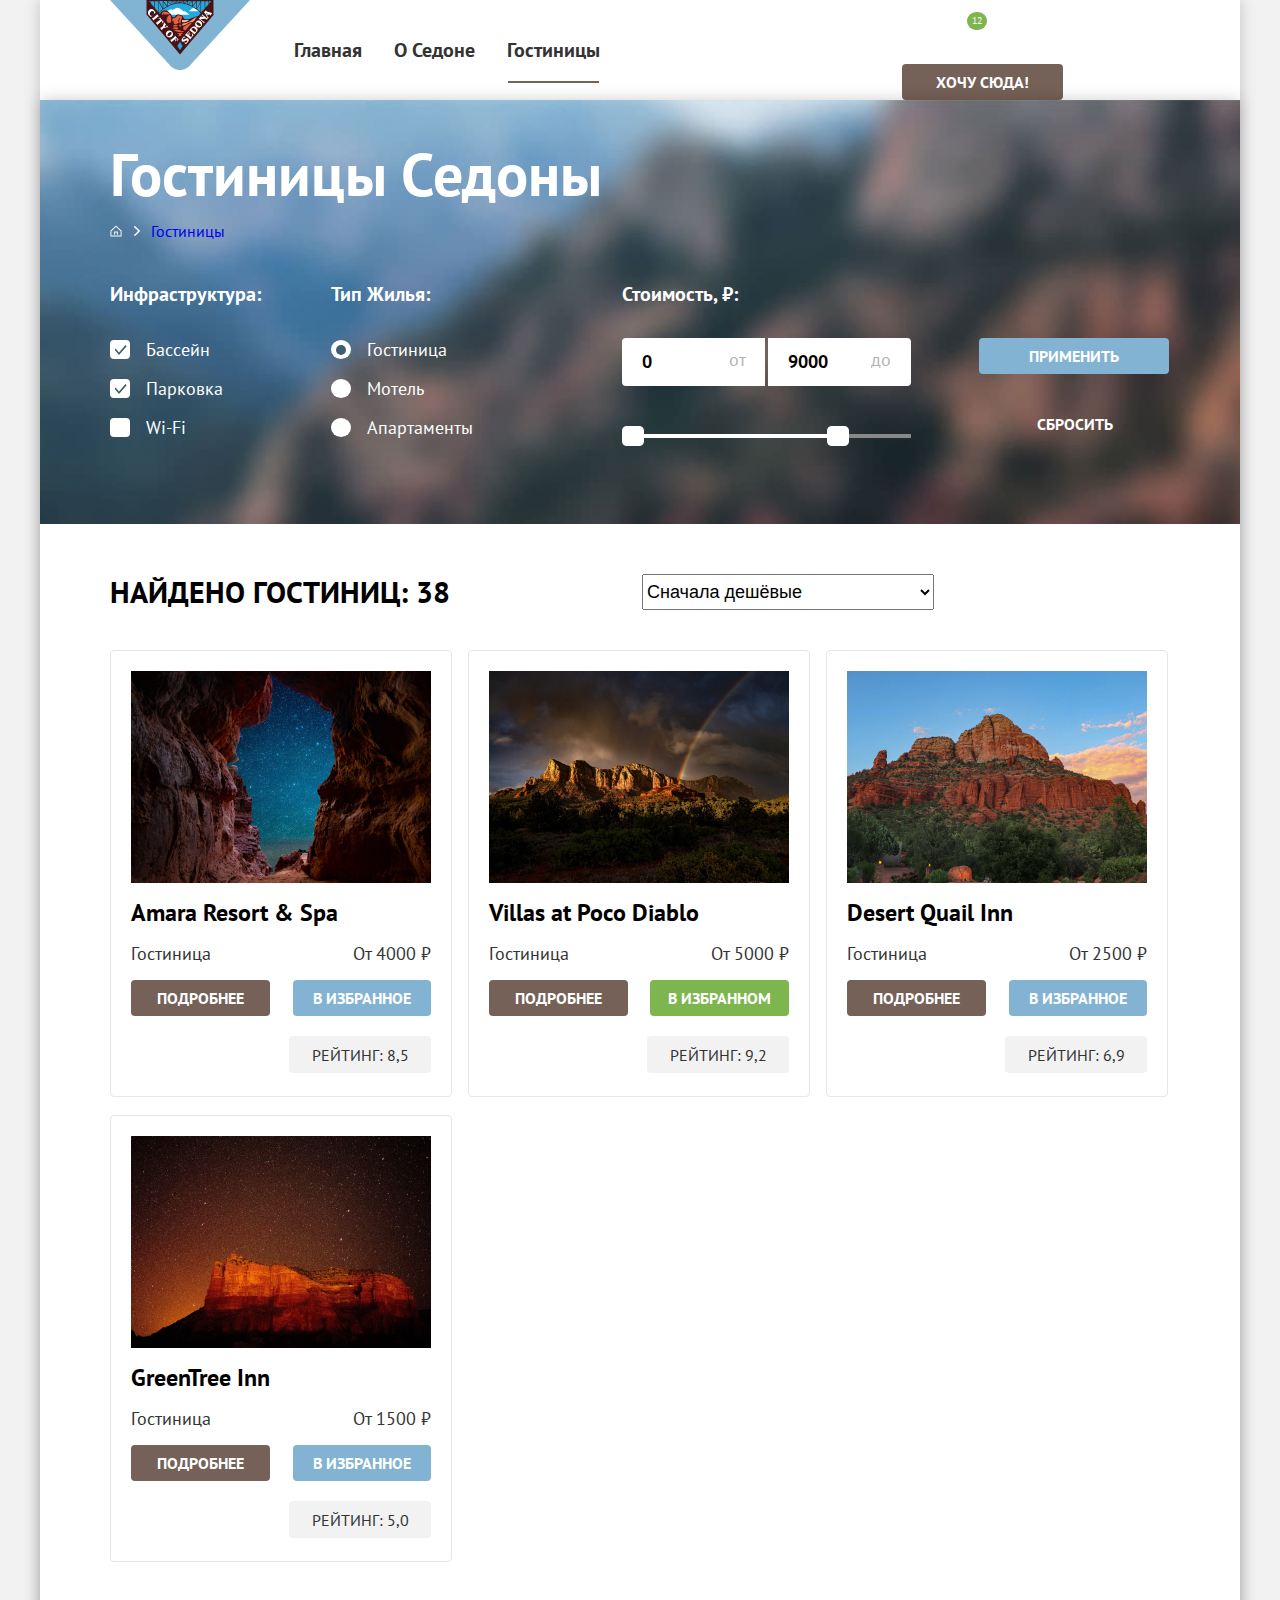
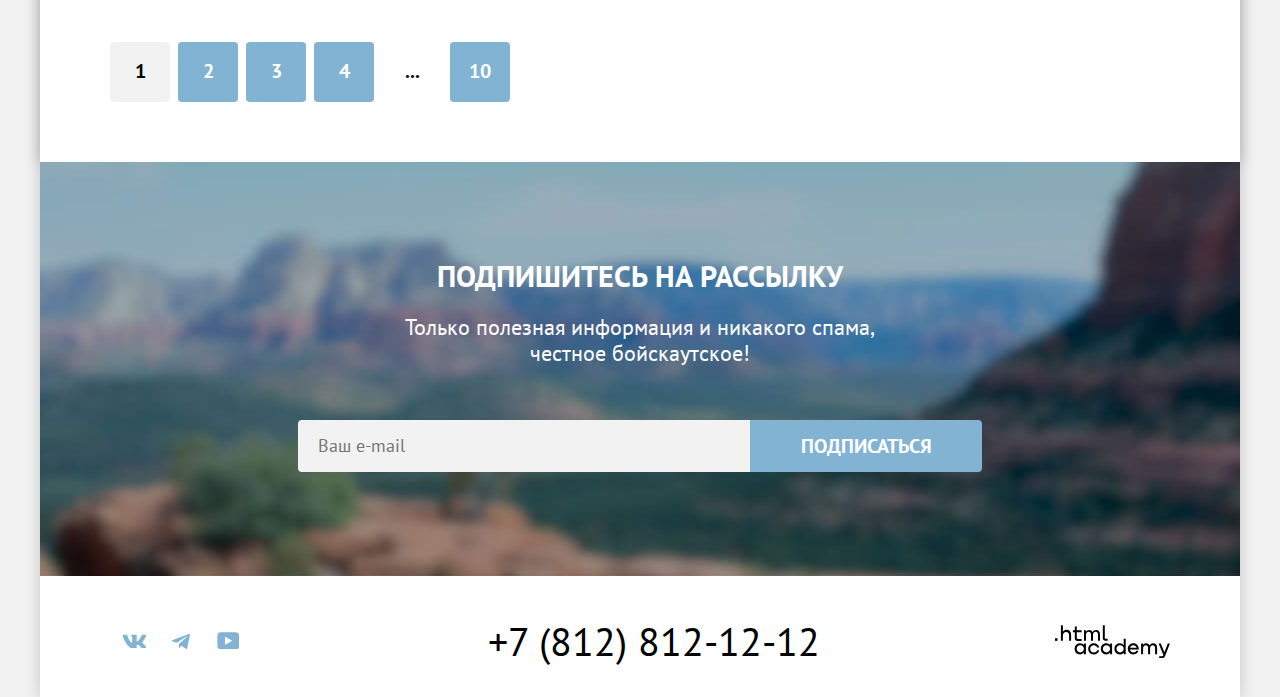
==== commit 647add84: "finish catalog filters" ====
--- a/catalog.html
+++ b/catalog.html
@@ -16,23 +16,23 @@
           </a>
           <ul class="navigation-list modified-ul">
             <li class="navigation-item">
-              <a href="index.html" class="navigation-link navigation-link-current">Главная</a>
+              <a href="index.html" class="navigation-link">Главная</a>
             </li>
             <li class="navigation-item">
               <a href="#" class="navigation-link">О Седоне</a>
             </li>
             <li class="navigation-item">
-              <a href="catalog.html" class="navigation-link">Гостиницы</a>
+              <a href="catalog.html" class="navigation-link navigation-link-current">Гостиницы</a>
             </li>
           </ul>
           <ul class="navigation-user modified-ul">
             <li class="navigation-user-item">
-              <a class="navigation-user-link" href="#">
+              <a class="navigation-user-link link-search" href="#">
                 <span class="visually-hidden">Поиск</span>
               </a>
             </li>
             <li class="navigation-user-item">
-              <a class="navigation-user-link" href="#">
+              <a class="navigation-user-link link-fav" href="#">
                 <span class="visually-hidden">Избранное</span>
                 <span class="fav-count">12</span>
               </a>
@@ -46,87 +46,106 @@
 
       <main class="main-container main-inner">
         <div class="page-container">
-          <div class="filter-background">
-            <section class="inner-filter">
-              <h1 class="filter-title">Гостиницы Седоны</h1>
-              <ul class="breadcrumbs modified-ul">
-                <li class="breadcrumbs-item-main">
-                  <a class="breadcrumbs-link" href="index.html">
-                    <span class="visually-hidden">Главная</span>
-                  </a>
-                </li>
-                <li class="breadcrumbs-item">
-                  <a class="breadcrumbs-link" href="#">Гостиницы</a>
-                </li>
-              </ul>
-
-              <div class="filters">
-                <form class="housing-filter" action="https://echo.htmlacademy.ru/" method="get">
-                  <fieldset class="filter-facilities">
-                    <legend class="facilities-title">Инфраструктура:</legend>
-                    <label class="filter-label">
-                      <input name="facilities" value="pool" type="checkbox" checked>
-                      Бассейн
-                    </label>
-                    <label class="filter-label">
-                      <input name="facilities" value="parking" type="checkbox" checked>
-                      Парковка
-                    </label>
-                    <label class="filter-label">
-                      <input name="facilities" value="wifi" type="checkbox">
-                      Wi-Fi
-                    </label>
-                  </fieldset>
-
-                  <fieldset class="filter-housing-type">
-                    <legend class="housing-type-title">Тип Жилья:</legend>
-                    <label class="filter-label">
-                      <input name="housing_type" value="hotel" type="radio">
-                      Гостиница
-                    </label>
-                    <label class="filter-label">
-                      <input name="housing_type" value="motel" type="radio" checked>
-                      Мотель
-                    </label>
-                    <label class="filter-label">
-                      <input name="housing_type" value="apartments" type="radio">
-                      Апартаменты
-                    </label>
-                  </fieldset>
-
-                  <fieldset class="filter-price">
-                    <legend class="price-title">Стоимость, ₽:</legend>
-                    <div class="price-inputs">
-                      <label class="price-range-label">
-                        <input id="price_min" type="number" name="price_min" min="0" value="0"
-                          class="price-range">
-                        от
-                      </label>
-                      <label class="price-range-label">
-                        <input id="price_max" type="number" name="price_max" min="0" value="9000"
-                          class="price-range">
-                        до
-                      </label>
-                    </div>
-                    <div class="price-line">
-                      <button class="price-setter">
-                        <span class="visually-hidden">Выбрать минимальную цену</span>
-                      </button>
-                      <button class="price-setter">
-                        <span class="visually-hidden">Выбрать максимальную цену</span>
-                      </button>
-                    </div>
-                  </fieldset>
-
-                  <fieldset class="filter-buttons">
-                    <legend class="visually-hidden">Кнопки</legend>
-                    <button class="button button-add" type="submit">Применить</button>
-                    <button class="button button-reset" type="reset">Сбросить</button>
-                  </fieldset>
-                </form>
-              </div>
-            </section>
-          </div>
+          <section class="inner-filter">
+            <h1 class="filter-title">Гостиницы Седоны</h1>
+            <ul class="breadcrumbs modified-ul">
+              <li class="breadcrumbs-item">
+                <a class="breadcrumbs-link link-main" href="index.html">
+                  <span class="visually-hidden">Главная</span>
+                </a>
+              </li>
+              <li class="breadcrumbs-item">
+                <a class="breadcrumbs-link" href="#">Гостиницы</a>
+              </li>
+            </ul>
+
+            <h2 class="visually-hidden">Фильтры</h2>
+            <form class="housing-filter" action="https://echo.htmlacademy.ru/" method="get">
+              <fieldset class="filter-facilities">
+                <legend class="facilities-title">Инфраструктура:</legend>
+                <ul class="filter-list modified-ul">
+                  <li class="filter-item">
+                    <label class="filter-control">
+                      <input class="visually-hidden control-input" name="facilities" value="pool" type="checkbox" checked>
+                      <span class="control-selected"></span>
+                      <span class="control-label">Бассейн</span>
+                    </label>
+                  </li>
+                  <li class="filter-item">
+                    <label class="filter-control">
+                      <input class="visually-hidden control-input" name="facilities" value="parking" type="checkbox" checked>
+                      <span class="control-selected"></span>
+                      <span class="control-label">Парковка</span>
+                    </label>
+                  </li>
+                  <li class="filter-item">
+                    <label class="filter-control">
+                      <input class="visually-hidden control-input" name="facilities" value="wifi" type="checkbox">
+                      <span class="control-selected"></span>
+                      <span class="control-label">Wi-Fi</span>
+                    </label>
+                  </li>
+                </ul>
+              </fieldset>
+
+              <fieldset class="filter-housing-type">
+                <legend class="housing-type-title">Тип Жилья:</legend>
+                <ul class="filter-list modified-ul">
+                  <li class="filter-item">
+                    <label class="filter-control">
+                      <input class="visually-hidden control-input" name="housing_type" value="hotel" type="radio" checked>
+                      <span class="control-selected"></span>
+                      <span class="control-label">Гостиница</span>
+                    </label>
+                  </li>
+                  <li class="filter-item">
+                    <label class="filter-control">
+                      <input class="visually-hidden control-input" name="housing_type" value="motel" type="radio">
+                      <span class="control-selected"></span>
+                      <span class="control-label">Мотель</span>
+                    </label>
+                  </li>
+                  <li class="filter-item">
+                    <label class="filter-control">
+                      <input class="visually-hidden control-input" name="housing_type" value="apartments" type="radio">
+                      <span class="control-selected"></span>
+                      <span class="control-label">Апартаменты</span>
+                    </label>
+                  </li>
+                </ul>
+              </fieldset>
+
+              <fieldset class="filter-price">
+                <legend class="price-title">Стоимость, ₽:</legend>
+                <div class="price-inputs">
+                  <label class="price-range-label-min">
+                    <input id="price_min" type="number" name="price_min" min="0" value="0"
+                      class="price-range-min">
+                  </label>
+                  <label class="price-range-label-max">
+                    <input id="price_max" type="number" name="price_max" min="0" value="9000"
+                      class="price-range-max">
+                  </label>
+                </div>
+                <div class="price-line">
+                  <div class="price-scale">
+                    <button class="price-setter set-min">
+                      <span class="visually-hidden">Выбрать минимальную цену</span>
+                    </button>
+                    <button class="price-setter set-max">
+                      <span class="visually-hidden">Выбрать максимальную цену</span>
+                    </button>
+                  </div>
+                </div>
+              </fieldset>
+
+              <fieldset class="filter-buttons">
+                <legend class="visually-hidden">Кнопки</legend>
+                <button class="button button-add" type="submit">Применить</button>
+                <button class="button button-reset" type="reset">Сбросить</button>
+              </fieldset>
+            </form>
+          </section>
 
           <div class="results-page">
             <section class="housing-list">
@@ -167,78 +186,94 @@
                   </li>
                 </ul>
               </div>
-              <div class="housing-items-wrapper">
-                <ul class="housing-list-items modified-ul">
-                  <li class="housing-item">
-                    <a class="item-link" href="#">
-                      <img class="item-image" src="img/catalog/amara-resort-spa.jpg" width="300" height="212" alt="Ущелье и небо.">
-                      <h3 class="item-title">Amara Resort & Spa</h3>
-                    </a>
-                    <div class="item-type-price">
-                      <span class="item-type">Гостиница</span>
-                      <span class="item-price">От 4000 ₽</span>
-                    </div>
+              <ul class="housing-list-items modified-ul">
+                <li class="housing-item">
+                  <a class="item-link" href="#">
+                    <img class="item-image" src="img/catalog/amara-resort-spa.jpg" width="300" height="212" alt="Ущелье и небо.">
+                    <h3 class="item-title">Amara Resort & Spa</h3>
+                  </a>
+                  <div class="item-type-price">
+                    <span class="item-type">Гостиница</span>
+                    <span class="item-price">От 4000 ₽</span>
+                  </div>
+                  <div class="item-buttons">
                     <a class="button button-more" href="#">Подробнее</a>
                     <a class="button button-favorite" href="#">В избранное</a>
+                  </div>
+                  <div class="item-grades">
                     <p class="stars stars-four">
                       <span class="visually-hidden">Звездность гостиницы: 4 звезды</span>
                     </p>
                     <span class="item-grade">Рейтинг: 8,5</span>
-                  </li>
-                  <li class="housing-item">
-                    <a class="item-link" href="#">
-                      <img class="item-image" src="img/catalog/villas-at-poco-diablo.jpg" width="300" height="212" alt="Горы и небо на закате.">
-                      <h3 class="item-title">Villas at Poco Diablo</h3>
-                    </a>
-                    <div class="item-type-price">
-                      <span class="item-type">Гостиница</span>
-                      <span class="item-price">От 5000 ₽</span>
-                    </div>
+                  </div>
+                </li>
+                <li class="housing-item">
+                  <a class="item-link" href="#">
+                    <img class="item-image" src="img/catalog/villas-at-poco-diablo.jpg" width="300" height="212"
+                      alt="Горы и небо на закате.">
+                    <h3 class="item-title">Villas at Poco Diablo</h3>
+                  </a>
+                  <div class="item-type-price">
+                    <span class="item-type">Гостиница</span>
+                    <span class="item-price">От 5000 ₽</span>
+                  </div>
+                  <div class="item-buttons">
                     <a class="button button-more" href="#">Подробнее</a>
                     <a class="button button-favorite button-selected" href="#">В избранном</a>
+                  </div>
+                  <div class="item-grades">
                     <p class="stars stars-four">
                       <span class="visually-hidden">Звездность гостиницы: 4 звезды</span>
                     </p>
                     <span class="item-grade">Рейтинг: 9,2</span>
-                  </li>
-                  <li class="housing-item">
-                    <a class="item-link" href="#">
-                      <img class="item-image" src="img/catalog/desert-quail-inn.jpg" width="300" height="212" alt="Горы и небо днём.">
-                      <h3 class="item-title">Desert Quail Inn</h3>
-                    </a>
-                    <div class="item-type-price">
-                      <span class="item-type">Гостиница</span>
-                      <span class="item-price">От 2500 ₽</span>
-                    </div>
+                  </div>
+                </li>
+                <li class="housing-item">
+                  <a class="item-link" href="#">
+                    <img class="item-image" src="img/catalog/desert-quail-inn.jpg" width="300" height="212" alt="Горы и небо днём.">
+                    <h3 class="item-title">Desert Quail Inn</h3>
+                  </a>
+                  <div class="item-type-price">
+                    <span class="item-type">Гостиница</span>
+                    <span class="item-price">От 2500 ₽</span>
+                  </div>
+                  <div class="item-buttons">
                     <a class="button button-more" href="#">Подробнее</a>
                     <a class="button button-favorite" href="#">В избранное</a>
+                  </div>
+                  <div class="item-grades">
                     <p class="stars stars-three">
                       <span class="visually-hidden">Звездность гостиницы: 3 звезды</span>
                     </p>
                     <span class="item-grade">Рейтинг: 6,9</span>
-                  </li>
-                  <li class="housing-item">
-                    <a class="item-link" href="#">
-                      <img class="item-image" src="img/catalog/greentree-inn.jpg" width="300" height="212" alt="Небо и горы в оранжевом свечении.">
-                      <h3 class="item-title">GreenTree Inn</h3>
-                    </a>
-                    <div class="item-type-price">
-                      <span class="item-type">Гостиница</span>
-                      <span class="item-price">От 1500 ₽</span>
-                    </div>
+                  </div>
+                </li>
+                <li class="housing-item">
+                  <a class="item-link" href="#">
+                    <img class="item-image" src="img/catalog/greentree-inn.jpg" width="300" height="212"
+                      alt="Небо и горы в оранжевом свечении.">
+                    <h3 class="item-title">GreenTree Inn</h3>
+                  </a>
+                  <div class="item-type-price">
+                    <span class="item-type">Гостиница</span>
+                    <span class="item-price">От 1500 ₽</span>
+                  </div>
+                  <div class="item-buttons">
                     <a class="button button-more" href="#">Подробнее</a>
                     <a class="button button-favorite" href="#">В избранное</a>
+                  </div>
+                  <div class="item-grades">
                     <p class="stars stars-two">
                       <span class="visually-hidden">Звездность гостиницы: 2 звезды</span>
                     </p>
                     <span class="item-grade">Рейтинг: 5,0</span>
-                  </li>
-                </ul>
-              </div>
+                  </div>
+                </li>
+              </ul>
             </section>
 
             <section class="pagination">
-              <h2 class="visually hidden">Список страниц</h2>
+              <h2 class="visually-hidden">Список страниц</h2>
               <ul class="pagination-list modified-ul">
                 <li class="pagination-item">
                   <a class="pagination-link pagination-prev" href="#">1</a>
--- a/styles/styles.css
+++ b/styles/styles.css
@@ -67,21 +67,20 @@
 }
 
 .logo-link {
-  display: block;
+  position: absolute;
 }
 
 .navigation-list, .navigation-user {
   display: flex;
   flex-wrap: wrap;
   align-items: center;
-  justify-content: space-between;
   margin: 0;
   padding: 0;
 }
 
 .navigation-list {
-  width: 339px;
-  margin-left: 30px;
+  width: 340px;
+  margin-left: 168px;
 }
 
 .navigation-user {
@@ -103,7 +102,43 @@
   padding: 20px 16px;
 }
 
+.navigation-link-current {
+  position: relative;
+}
+
+.navigation-link-current::after {
+  position: absolute;
+  left: 17px;
+  bottom: -1px;
+  width: calc(100% - 34px);
+  border-bottom: 2px solid #756257;
+  content: "";
+}
+
+.link-search {
+  background-image: url("../img/search.svg");
+  background-repeat: no-repeat;
+  background-position: center center;
+  height: 20px;
+  width: 20px;
+  padding: 22px 12px;
+}
+
+.link-fav {
+  background-image: url("../img/heart.svg");
+  background-repeat: no-repeat;
+  background-position: center center;
+  height: 20px;
+  width: 20px;
+  margin-right: 20px;
+  padding: 22px 12px;
+}
+
 .fav-count {
+  display: block;
+  position: relative;
+  bottom: 10px;
+  left: 9px;
   background-color: #7DB54F;
   border-radius: 10px;
   color: #ffffff;
@@ -111,6 +146,11 @@
   font-weight: 400;
   font-size: 10px;
   line-height: 10px;
+  padding: 4px;
+  box-sizing: border-box;
+  max-width: 25px;
+  max-height: 25px;
+
 }
 
 .button {
@@ -123,6 +163,7 @@
   line-height: 20px;
   color: #ffffff;
   padding: 8px 34px;
+  text-decoration: none;
 }
 
 /* Main page */
@@ -131,12 +172,13 @@
 }
 
 .welcome {
+  padding-top: 51px;
+  padding-bottom: 83px;
   background-color:#8d909a;
-  background-image: url("../img/main/index-background.jpg");
-  background-size: 100% auto;
-  background-repeat: no-repeat;
-  padding-top: 50px;
-  padding-bottom: 50px;
+  background-image: url("../img/main/vector.svg"), url("../img/main/index-background.jpg");
+  background-position: center bottom, center;
+  background-size:  100% auto, cover;
+  background-repeat: no-repeat, no-repeat;
 }
 
 .welcome-img {
@@ -149,9 +191,12 @@
   flex-direction: column;
   justify-content: center;
   align-items: center;
-  padding: 69px 0;
   margin: 0 auto;
   width: 700px;
+}
+
+.reasons-header {
+  padding: 69px 0 90px;
 }
 
 .reasons-title, .services-title, .search-title {
@@ -198,8 +243,23 @@
   line-height: 28px;
   text-transform: uppercase;
   text-align: center;
-  width: 175px;
+  width: 172px;
   margin: 0 auto;
+  position: relative;
+}
+
+.reasons-item-title::after {
+  position: absolute;
+  content: "";
+  height: 2px;
+  width: 60px;
+  border-bottom: 2px solid rgba(0, 0, 0, 0.3);
+  bottom: -31px;
+  right: 56px;
+}
+
+.white-item-title::after {
+  border-bottom: 2px solid rgba(255, 255, 255, 0.3);
 }
 
 .reasons-description, .services-description, .search-description {
@@ -255,6 +315,11 @@
   margin-top: 30px;
 }
 
+.housing-description {
+  padding: 0 25px;
+  box-sizing: border-box;
+}
+
 .services-header {
   padding: 64px 0;
   width: 505px;
@@ -263,6 +328,31 @@
 .services-item {
   background-color: rgba(131, 179, 211, 0.12);
   padding: 81px 85px;
+}
+
+.services-item-title {
+  padding-top: 102px;
+}
+
+.services-item-title::before {
+  position: absolute;
+  top: 0;
+}
+
+.title-housing::before {
+  content: url("../img/main/housing.svg");
+  left: 48px;
+}
+
+.title-food::before {
+  content: url("../img/main/food.svg");
+  left: 49px;
+}
+
+.title-souvenir::before {
+  content: url("../img/main/souvenir.svg");
+  left: 53px;
+  top: -2px;
 }
 
 .item-food {
@@ -285,6 +375,7 @@
   text-decoration: none;
   padding-left: 50px;
   padding-right: 50px;
+  display: inline-block;
 }
 
 /* Footer */
@@ -397,11 +488,12 @@
 }
 
 /* Catalog */
-.filter-background {
+.inner-filter {
   color: #ffffff;
   background-image: url(../img/catalog/catalog-background.jpg);
   background-size: cover;
   background-repeat: no-repeat;
+  background-position: center 0;
   padding: 35px 70px 70px;
 }
 
@@ -409,98 +501,264 @@
   font-weight: 700;
   font-size: 60px;
   line-height: 78px;
-  margin: 0;
+  margin: 0 0 8px;
+  padding: 0;
 }
 
 .breadcrumbs {
-  margin: 0;
-  padding: 0;
-}
-
-.breadcrumbs-item-main {
+  margin: 0 0 40px;
+  padding: 0;
+  display: flex;
+  flex-wrap: wrap;
+  align-items: baseline;
+}
+
+.breadcrumbs-item {
+  position: relative;
+  margin-right: 29px;
+}
+
+.breadcrumbs-link {
+  display: block;
+  font-weight: 400;
+  font-size: 16px;
+  line-height: 21px;
+  text-decoration: none;
+  cursor: pointer;
+}
+
+.link-main {
   background-image: url("../img/catalog/main-icon.svg");
   width: 12px;
   height: 12px;
   background-repeat: no-repeat;
-}
-
-.breadcrumbs-link {
-  font-weight: 400;
-  font-size: 16px;
-  line-height: 21px;
-  text-decoration: none;
+  background-position: center;
+  background-size: cover;
+}
+
+.link-main::after {
+  position: absolute;
+  bottom: 1px;
+  left: 24px;
+  content: "";
+  width: 6.39px;
+  height: 9.94px;
+  background-image: url("../img/catalog/arrow.svg");
+  background-repeat: no-repeat;
+  background-position: center;
 }
 
 .housing-filter {
   display: flex;
-}
-
-.filter-facilities, .filter-housing-type {
+  flex-wrap: wrap;
+}
+
+.filter-facilities {
+  width: 151px;
+  margin-right: 70px;
+  margin-left: 0;
+  padding: 0;
+  border: none;
+}
+
+.filter-housing-type {
   width: 151px;
   margin-left: 0;
-}
-
-.filter-facilities {
-  margin-right: 70px;
-}
-
-.filter-housing-type {
   margin-right: 140px;
+  padding: 0;
+  border: none;
 }
 
 .filter-price {
   width: 288px;
   margin-left: 0;
-  margin-right: 70px;
+  margin-right: 30px;
+  padding: 0;
+  border: none;
 }
 
 .filter-buttons {
   max-width: 191px;
-  margin-left: 0;
+  margin: 56px 0 0 auto;
+  padding: 0;
+  border: none;
 }
 
 .facilities-title, .housing-type-title, .price-title {
   font-weight: 700;
   font-size: 20px;
   line-height: 24px;
-}
-
-.filter-label {
-  display: block;
+  margin-bottom: 32px;
+  padding: 0;
+}
+
+.filter-list {
+  margin: 0;
+  padding: 0;
   font-weight: 400;
   font-size: 18px;
   line-height: 23px;
 }
 
+.filter-item:not(:last-child) {
+  margin-bottom: 16px;
+}
+
+.filter-control {
+  padding-left: 36px;
+  position: relative;
+}
+
+.control-selected {
+  position: absolute;
+  top: 2px;
+  left: 0;
+  width: 20px;
+  height: 19px;
+  background-color: #ffffff;
+  border: none;
+  border-radius: 4px;
+}
+
+.control-input[type="checkbox"]:checked + .control-selected::before {
+  position: absolute;
+  content: "";
+  background-image: url("../img/catalog/checkbox.svg");
+  background-repeat: no-repeat;
+  background-position: center;
+  top: 25%;
+  left: 25%;
+  height: 10px;
+  width: 12px;
+}
+
+.control-input[type="radio"] + .control-selected {
+  border-radius: 50%;
+}
+
+.control-input[type="radio"]:checked + .control-selected::before {
+  position: absolute;
+  content: "";
+  background-color: #3f5e72;
+  border-radius: 50%;
+  top: 5px;
+  left: 5px;
+  height: 10px;
+  width: 10px;
+}
+
+.price-inputs {
+  display: flex;
+  margin-bottom: 48px;
+  position: relative;
+  gap: 3px;
+}
+
+.price-range-label-min::after {
+  position: absolute;
+  content: "от";
+  top: 10px;
+  left: 107px;
+  font-family: "PT Sans", sans-serif;
+  font-weight: 400;
+  font-size: 18px;
+  line-height: 24px;
+  color: #000000;
+  opacity: 0.3;
+}
+
+.price-range-label-max::after {
+  position: absolute;
+  content: "до";
+  top: 10px;
+  right: 20px;
+  font-family: "PT Sans", sans-serif;
+  font-weight: 400;
+  font-size: 18px;
+  line-height: 24px;
+  color: #000000;
+  opacity: 0.3;
+}
+
 /* Removing arrows in the inputs */
-.price-range::-webkit-outer-spin-button, .price-range::-webkit-inner-spin-button {
+.price-range-min::-webkit-outer-spin-button, .price-range-min::-webkit-inner-spin-button,
+.price-range-max::-webkit-outer-spin-button, .price-range-max::-webkit-inner-spin-button {
   -webkit-appearance: none;
 }
 
-.price-range {
+.price-range-min, .price-range-max {
   appearance: textfield;
   -moz-appearance: textfield;
-}
-
-.price-range-label {
-  font-weight: 400;
+  border: none;
+  width: 143px;
+  box-sizing: border-box;
+  font-family: "PT Sans", sans-serif;
+  font-style: normal;
+  font-weight: 700;
   font-size: 18px;
   line-height: 24px;
-  text-align: right;
-  color: #000000;
+  position: relative;
+  padding: 12px 40px 12px 20px;
+}
+
+.price-range-min {
+  border-radius: 4px 0 0 4px;
+}
+
+.price-range-max {
+  border-radius: 0 4px 4px 0;
+}
+
+.price-line {
+  margin-bottom: 16px;
+  background-color: #888888;
+  height: 4px;
+  position: relative;
+}
+
+.price-scale {
+  position: absolute;
+  left: 0;
+  width: 208px;
+  height: 4px;
+  margin-bottom: 16px;
+  background-color: #ffffff;
 }
 
 .price-setter {
   background-color: #ffffff;
-  border-radius: 5px;
+  border: 5px solid #ffffff;
+  position: absolute;
+  width: 20px;
+  height: 20px;
+  border-radius: 22%;
+  cursor: pointer;
+}
+
+.set-min {
+  top: -8px;
+}
+
+.set-max {
+  right: -19px;
+  top: -8px;
 }
 
 .button-add {
   background-color: #82B3D3;
+  padding-left: 50px;
+  padding-right: 50px;
+  border: none;
+  margin-bottom: 32px;
+  cursor: pointer;
 }
 
 .button-reset {
+  padding-left: 57.5px;
+  padding-right: 57.5px;
+  border: none;
   background-color: transparent;
+  cursor: pointer;
 }
 
 /* Catalog list */
@@ -550,21 +808,23 @@
   margin-left: auto;
 }
 
-.housing-items-wrapper {
+.housing-list-items {
   margin: 0 auto;
-}
-
-.housing-list-items {
-  margin: 0;
-  padding: 0;
+  padding: 0;
+  display: grid;
+  grid-template-columns: 340px 340px 340px;
+  gap: 18px;
 }
 
 .housing-item {
+  /* 340 + 2px for border */
+  width: 342px;
+  padding: 20px;
+  display: flex;
+  flex-direction: column;
   border: 1px solid #e6e6e6;
   border-radius: 4px;
   box-sizing: border-box;
-  width: 340px;
-  padding: 20px;
 }
 
 .item-link {
@@ -576,17 +836,61 @@
   display: block;
 }
 
+.item-image {
+  display: block;
+  object-fit: contain;
+}
+
+.item-title {
+  margin-top: 16px;
+  margin-bottom: 0;
+  text-align: left;
+  font-size: inherit;
+}
+
 .item-type-price {
   display: flex;
   justify-content: space-between;
+  margin-top: 16px;
+}
+
+.item-buttons {
+  display: flex;
+  justify-content: space-between;
+  align-items: center;
+  flex-wrap: wrap;
+  box-sizing: border-box;
+  margin-top: 16px;
+}
+
+.button-more {
+  display: inline-block;
+  max-width: 140px;
+  margin-right: 20px;
+  padding-left: 26px;
+  padding-right: 26px;
 }
 
 .button-favorite {
   background-color: #82B3D3;
+  display: inline-block;
+  max-width: 140px;
+  padding-left: 20px;
+  padding-right: 20px;
 }
 
 .button-selected {
   background-color: #7DB54F;
+  padding-left: 18px;
+  padding-right: 18px;
+}
+
+.item-grades {
+  display: flex;
+  justify-content: space-between;
+  align-items: center;
+  flex-wrap: wrap;
+  margin-top: 16px;
 }
 
 .item-grade {
@@ -597,6 +901,11 @@
   line-height: 20px;
   text-align: center;
   text-transform: uppercase;
+  padding: 9px 22px 8px 23px;
+}
+
+.pagination {
+  margin-top: 80px;
 }
 
 .pagination-list {
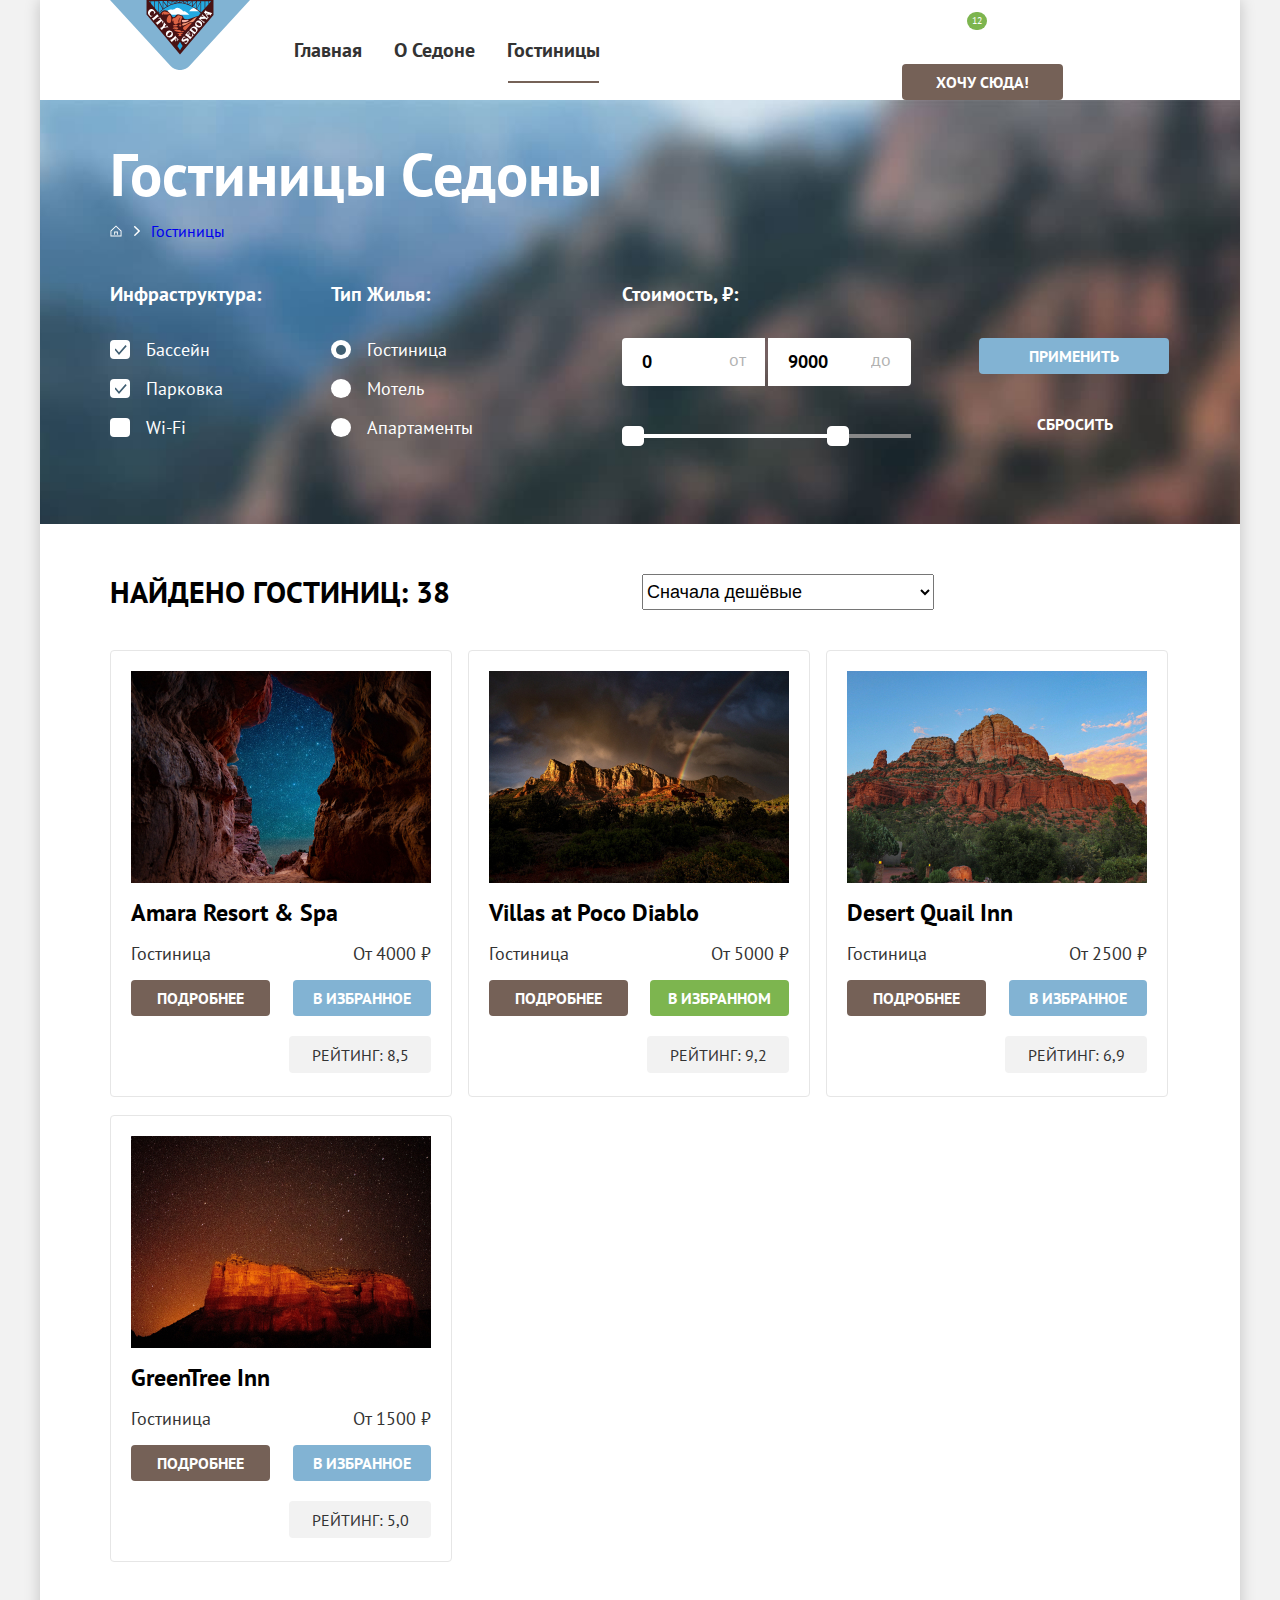
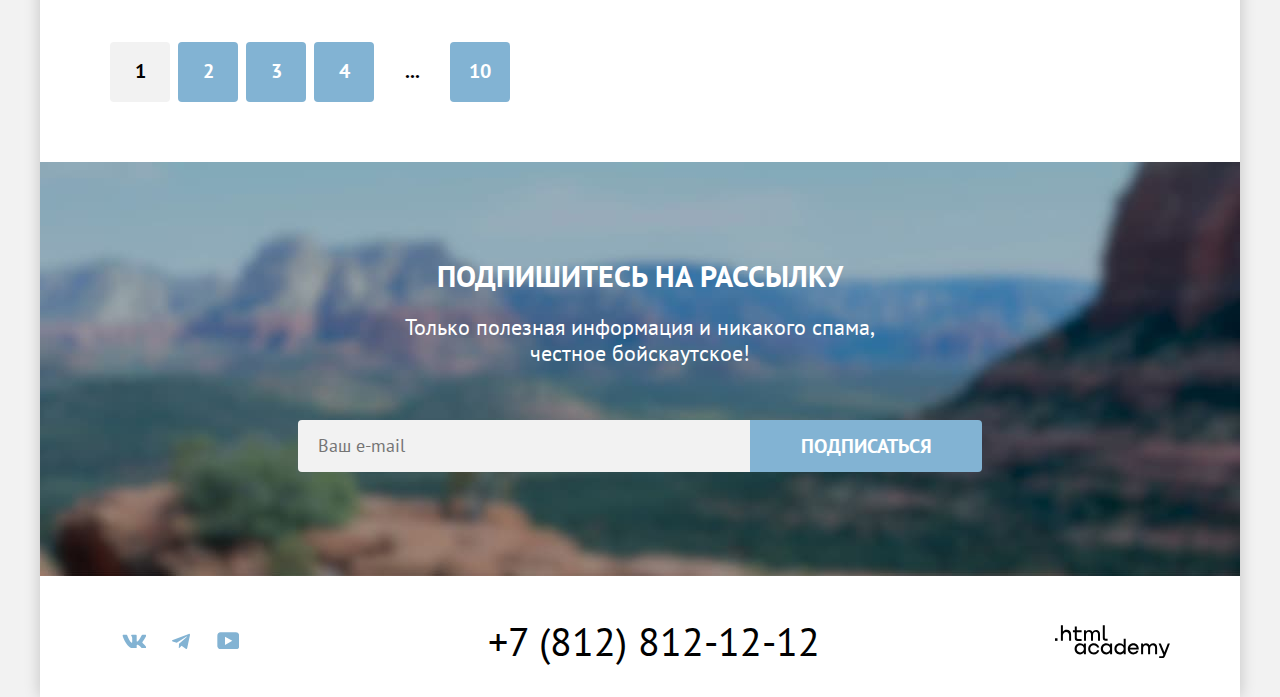
==== commit 5e8bba11: "remove unused div for catalog page" ====
--- a/catalog.html
+++ b/catalog.html
@@ -44,261 +44,259 @@
         </nav>
       </header>
 
-      <main class="main-container main-inner">
-        <div class="page-container">
-          <section class="inner-filter">
-            <h1 class="filter-title">Гостиницы Седоны</h1>
-            <ul class="breadcrumbs modified-ul">
-              <li class="breadcrumbs-item">
-                <a class="breadcrumbs-link link-main" href="index.html">
-                  <span class="visually-hidden">Главная</span>
-                </a>
-              </li>
-              <li class="breadcrumbs-item">
-                <a class="breadcrumbs-link" href="#">Гостиницы</a>
+      <main class="main-container catalog-inner">
+        <section class="inner-filter">
+          <h1 class="filter-title">Гостиницы Седоны</h1>
+          <ul class="breadcrumbs modified-ul">
+            <li class="breadcrumbs-item">
+              <a class="breadcrumbs-link link-main" href="index.html">
+                <span class="visually-hidden">Главная</span>
+              </a>
+            </li>
+            <li class="breadcrumbs-item">
+              <a class="breadcrumbs-link" href="#">Гостиницы</a>
+            </li>
+          </ul>
+
+          <h2 class="visually-hidden">Фильтры</h2>
+          <form class="housing-filter" action="https://echo.htmlacademy.ru/" method="get">
+            <fieldset class="filter-facilities">
+              <legend class="facilities-title">Инфраструктура:</legend>
+              <ul class="filter-list modified-ul">
+                <li class="filter-item">
+                  <label class="filter-control">
+                    <input class="visually-hidden control-input" name="facilities" value="pool" type="checkbox" checked>
+                    <span class="control-selected"></span>
+                    <span class="control-label">Бассейн</span>
+                  </label>
+                </li>
+                <li class="filter-item">
+                  <label class="filter-control">
+                    <input class="visually-hidden control-input" name="facilities" value="parking" type="checkbox" checked>
+                    <span class="control-selected"></span>
+                    <span class="control-label">Парковка</span>
+                  </label>
+                </li>
+                <li class="filter-item">
+                  <label class="filter-control">
+                    <input class="visually-hidden control-input" name="facilities" value="wifi" type="checkbox">
+                    <span class="control-selected"></span>
+                    <span class="control-label">Wi-Fi</span>
+                  </label>
+                </li>
+              </ul>
+            </fieldset>
+
+            <fieldset class="filter-housing-type">
+              <legend class="housing-type-title">Тип Жилья:</legend>
+              <ul class="filter-list modified-ul">
+                <li class="filter-item">
+                  <label class="filter-control">
+                    <input class="visually-hidden control-input" name="housing_type" value="hotel" type="radio" checked>
+                    <span class="control-selected"></span>
+                    <span class="control-label">Гостиница</span>
+                  </label>
+                </li>
+                <li class="filter-item">
+                  <label class="filter-control">
+                    <input class="visually-hidden control-input" name="housing_type" value="motel" type="radio">
+                    <span class="control-selected"></span>
+                    <span class="control-label">Мотель</span>
+                  </label>
+                </li>
+                <li class="filter-item">
+                  <label class="filter-control">
+                    <input class="visually-hidden control-input" name="housing_type" value="apartments" type="radio">
+                    <span class="control-selected"></span>
+                    <span class="control-label">Апартаменты</span>
+                  </label>
+                </li>
+              </ul>
+            </fieldset>
+
+            <fieldset class="filter-price">
+              <legend class="price-title">Стоимость, ₽:</legend>
+              <div class="price-inputs">
+                <label class="price-range-label-min">
+                  <input id="price_min" type="number" name="price_min" min="0" value="0"
+                    class="price-range-min">
+                </label>
+                <label class="price-range-label-max">
+                  <input id="price_max" type="number" name="price_max" min="0" value="9000"
+                    class="price-range-max">
+                </label>
+              </div>
+              <div class="price-line">
+                <div class="price-scale">
+                  <button class="price-setter set-min">
+                    <span class="visually-hidden">Выбрать минимальную цену</span>
+                  </button>
+                  <button class="price-setter set-max">
+                    <span class="visually-hidden">Выбрать максимальную цену</span>
+                  </button>
+                </div>
+              </div>
+            </fieldset>
+
+            <fieldset class="filter-buttons">
+              <legend class="visually-hidden">Кнопки</legend>
+              <button class="button button-add" type="submit">Применить</button>
+              <button class="button button-reset" type="reset">Сбросить</button>
+            </fieldset>
+          </form>
+        </section>
+
+        <div class="results-page">
+          <section class="housing-list">
+            <div class="housing-list-header">
+              <h2 class="housing-list-title">Найдено гостиниц: 38</h2>
+              <select class="housing-list-sort" name="sort">
+                <option value="cheap">
+                  Сначала дешёвые
+                </option>
+                <option value="expensive">
+                  Сначала дорогие
+                </option>
+                <option value="popular">
+                  Сначала популярные
+                </option>
+              </select>
+              <ul class="housing-list-view modified-ul">
+                <li>
+                  <a class="view-cards" href="#">
+                    <span class="visually-hidden">
+                      Карточки
+                    </span>
+                  </a>
+                </li>
+                <li>
+                  <a class="view-individual" href="#">
+                    <span class="visually-hidden">
+                      По одному
+                    </span>
+                  </a>
+                </li>
+                <li>
+                  <a class="view-list" href="#">
+                    <span class="visually-hidden">
+                      Список
+                    </span>
+                  </a>
+                </li>
+              </ul>
+            </div>
+            <ul class="housing-list-items modified-ul">
+              <li class="housing-item">
+                <a class="item-link" href="#">
+                  <img class="item-image" src="img/catalog/amara-resort-spa.jpg" width="300" height="212" alt="Ущелье и небо.">
+                  <h3 class="item-title">Amara Resort & Spa</h3>
+                </a>
+                <div class="item-type-price">
+                  <span class="item-type">Гостиница</span>
+                  <span class="item-price">От 4000 ₽</span>
+                </div>
+                <div class="item-buttons">
+                  <a class="button button-more" href="#">Подробнее</a>
+                  <a class="button button-favorite" href="#">В избранное</a>
+                </div>
+                <div class="item-grades">
+                  <p class="stars stars-four">
+                    <span class="visually-hidden">Звездность гостиницы: 4 звезды</span>
+                  </p>
+                  <span class="item-grade">Рейтинг: 8,5</span>
+                </div>
+              </li>
+              <li class="housing-item">
+                <a class="item-link" href="#">
+                  <img class="item-image" src="img/catalog/villas-at-poco-diablo.jpg" width="300" height="212"
+                    alt="Горы и небо на закате.">
+                  <h3 class="item-title">Villas at Poco Diablo</h3>
+                </a>
+                <div class="item-type-price">
+                  <span class="item-type">Гостиница</span>
+                  <span class="item-price">От 5000 ₽</span>
+                </div>
+                <div class="item-buttons">
+                  <a class="button button-more" href="#">Подробнее</a>
+                  <a class="button button-favorite button-selected" href="#">В избранном</a>
+                </div>
+                <div class="item-grades">
+                  <p class="stars stars-four">
+                    <span class="visually-hidden">Звездность гостиницы: 4 звезды</span>
+                  </p>
+                  <span class="item-grade">Рейтинг: 9,2</span>
+                </div>
+              </li>
+              <li class="housing-item">
+                <a class="item-link" href="#">
+                  <img class="item-image" src="img/catalog/desert-quail-inn.jpg" width="300" height="212" alt="Горы и небо днём.">
+                  <h3 class="item-title">Desert Quail Inn</h3>
+                </a>
+                <div class="item-type-price">
+                  <span class="item-type">Гостиница</span>
+                  <span class="item-price">От 2500 ₽</span>
+                </div>
+                <div class="item-buttons">
+                  <a class="button button-more" href="#">Подробнее</a>
+                  <a class="button button-favorite" href="#">В избранное</a>
+                </div>
+                <div class="item-grades">
+                  <p class="stars stars-three">
+                    <span class="visually-hidden">Звездность гостиницы: 3 звезды</span>
+                  </p>
+                  <span class="item-grade">Рейтинг: 6,9</span>
+                </div>
+              </li>
+              <li class="housing-item">
+                <a class="item-link" href="#">
+                  <img class="item-image" src="img/catalog/greentree-inn.jpg" width="300" height="212"
+                    alt="Небо и горы в оранжевом свечении.">
+                  <h3 class="item-title">GreenTree Inn</h3>
+                </a>
+                <div class="item-type-price">
+                  <span class="item-type">Гостиница</span>
+                  <span class="item-price">От 1500 ₽</span>
+                </div>
+                <div class="item-buttons">
+                  <a class="button button-more" href="#">Подробнее</a>
+                  <a class="button button-favorite" href="#">В избранное</a>
+                </div>
+                <div class="item-grades">
+                  <p class="stars stars-two">
+                    <span class="visually-hidden">Звездность гостиницы: 2 звезды</span>
+                  </p>
+                  <span class="item-grade">Рейтинг: 5,0</span>
+                </div>
               </li>
             </ul>
-
-            <h2 class="visually-hidden">Фильтры</h2>
-            <form class="housing-filter" action="https://echo.htmlacademy.ru/" method="get">
-              <fieldset class="filter-facilities">
-                <legend class="facilities-title">Инфраструктура:</legend>
-                <ul class="filter-list modified-ul">
-                  <li class="filter-item">
-                    <label class="filter-control">
-                      <input class="visually-hidden control-input" name="facilities" value="pool" type="checkbox" checked>
-                      <span class="control-selected"></span>
-                      <span class="control-label">Бассейн</span>
-                    </label>
-                  </li>
-                  <li class="filter-item">
-                    <label class="filter-control">
-                      <input class="visually-hidden control-input" name="facilities" value="parking" type="checkbox" checked>
-                      <span class="control-selected"></span>
-                      <span class="control-label">Парковка</span>
-                    </label>
-                  </li>
-                  <li class="filter-item">
-                    <label class="filter-control">
-                      <input class="visually-hidden control-input" name="facilities" value="wifi" type="checkbox">
-                      <span class="control-selected"></span>
-                      <span class="control-label">Wi-Fi</span>
-                    </label>
-                  </li>
-                </ul>
-              </fieldset>
-
-              <fieldset class="filter-housing-type">
-                <legend class="housing-type-title">Тип Жилья:</legend>
-                <ul class="filter-list modified-ul">
-                  <li class="filter-item">
-                    <label class="filter-control">
-                      <input class="visually-hidden control-input" name="housing_type" value="hotel" type="radio" checked>
-                      <span class="control-selected"></span>
-                      <span class="control-label">Гостиница</span>
-                    </label>
-                  </li>
-                  <li class="filter-item">
-                    <label class="filter-control">
-                      <input class="visually-hidden control-input" name="housing_type" value="motel" type="radio">
-                      <span class="control-selected"></span>
-                      <span class="control-label">Мотель</span>
-                    </label>
-                  </li>
-                  <li class="filter-item">
-                    <label class="filter-control">
-                      <input class="visually-hidden control-input" name="housing_type" value="apartments" type="radio">
-                      <span class="control-selected"></span>
-                      <span class="control-label">Апартаменты</span>
-                    </label>
-                  </li>
-                </ul>
-              </fieldset>
-
-              <fieldset class="filter-price">
-                <legend class="price-title">Стоимость, ₽:</legend>
-                <div class="price-inputs">
-                  <label class="price-range-label-min">
-                    <input id="price_min" type="number" name="price_min" min="0" value="0"
-                      class="price-range-min">
-                  </label>
-                  <label class="price-range-label-max">
-                    <input id="price_max" type="number" name="price_max" min="0" value="9000"
-                      class="price-range-max">
-                  </label>
-                </div>
-                <div class="price-line">
-                  <div class="price-scale">
-                    <button class="price-setter set-min">
-                      <span class="visually-hidden">Выбрать минимальную цену</span>
-                    </button>
-                    <button class="price-setter set-max">
-                      <span class="visually-hidden">Выбрать максимальную цену</span>
-                    </button>
-                  </div>
-                </div>
-              </fieldset>
-
-              <fieldset class="filter-buttons">
-                <legend class="visually-hidden">Кнопки</legend>
-                <button class="button button-add" type="submit">Применить</button>
-                <button class="button button-reset" type="reset">Сбросить</button>
-              </fieldset>
-            </form>
           </section>
 
-          <div class="results-page">
-            <section class="housing-list">
-              <div class="housing-list-header">
-                <h2 class="housing-list-title">Найдено гостиниц: 38</h2>
-                <select class="housing-list-sort" name="sort">
-                  <option value="cheap">
-                    Сначала дешёвые
-                  </option>
-                  <option value="expensive">
-                    Сначала дорогие
-                  </option>
-                  <option value="popular">
-                    Сначала популярные
-                  </option>
-                </select>
-                <ul class="housing-list-view modified-ul">
-                  <li>
-                    <a class="view-cards" href="#">
-                      <span class="visually-hidden">
-                        Карточки
-                      </span>
-                    </a>
-                  </li>
-                  <li>
-                    <a class="view-individual" href="#">
-                      <span class="visually-hidden">
-                        По одному
-                      </span>
-                    </a>
-                  </li>
-                  <li>
-                    <a class="view-list" href="#">
-                      <span class="visually-hidden">
-                        Список
-                      </span>
-                    </a>
-                  </li>
-                </ul>
-              </div>
-              <ul class="housing-list-items modified-ul">
-                <li class="housing-item">
-                  <a class="item-link" href="#">
-                    <img class="item-image" src="img/catalog/amara-resort-spa.jpg" width="300" height="212" alt="Ущелье и небо.">
-                    <h3 class="item-title">Amara Resort & Spa</h3>
-                  </a>
-                  <div class="item-type-price">
-                    <span class="item-type">Гостиница</span>
-                    <span class="item-price">От 4000 ₽</span>
-                  </div>
-                  <div class="item-buttons">
-                    <a class="button button-more" href="#">Подробнее</a>
-                    <a class="button button-favorite" href="#">В избранное</a>
-                  </div>
-                  <div class="item-grades">
-                    <p class="stars stars-four">
-                      <span class="visually-hidden">Звездность гостиницы: 4 звезды</span>
-                    </p>
-                    <span class="item-grade">Рейтинг: 8,5</span>
-                  </div>
-                </li>
-                <li class="housing-item">
-                  <a class="item-link" href="#">
-                    <img class="item-image" src="img/catalog/villas-at-poco-diablo.jpg" width="300" height="212"
-                      alt="Горы и небо на закате.">
-                    <h3 class="item-title">Villas at Poco Diablo</h3>
-                  </a>
-                  <div class="item-type-price">
-                    <span class="item-type">Гостиница</span>
-                    <span class="item-price">От 5000 ₽</span>
-                  </div>
-                  <div class="item-buttons">
-                    <a class="button button-more" href="#">Подробнее</a>
-                    <a class="button button-favorite button-selected" href="#">В избранном</a>
-                  </div>
-                  <div class="item-grades">
-                    <p class="stars stars-four">
-                      <span class="visually-hidden">Звездность гостиницы: 4 звезды</span>
-                    </p>
-                    <span class="item-grade">Рейтинг: 9,2</span>
-                  </div>
-                </li>
-                <li class="housing-item">
-                  <a class="item-link" href="#">
-                    <img class="item-image" src="img/catalog/desert-quail-inn.jpg" width="300" height="212" alt="Горы и небо днём.">
-                    <h3 class="item-title">Desert Quail Inn</h3>
-                  </a>
-                  <div class="item-type-price">
-                    <span class="item-type">Гостиница</span>
-                    <span class="item-price">От 2500 ₽</span>
-                  </div>
-                  <div class="item-buttons">
-                    <a class="button button-more" href="#">Подробнее</a>
-                    <a class="button button-favorite" href="#">В избранное</a>
-                  </div>
-                  <div class="item-grades">
-                    <p class="stars stars-three">
-                      <span class="visually-hidden">Звездность гостиницы: 3 звезды</span>
-                    </p>
-                    <span class="item-grade">Рейтинг: 6,9</span>
-                  </div>
-                </li>
-                <li class="housing-item">
-                  <a class="item-link" href="#">
-                    <img class="item-image" src="img/catalog/greentree-inn.jpg" width="300" height="212"
-                      alt="Небо и горы в оранжевом свечении.">
-                    <h3 class="item-title">GreenTree Inn</h3>
-                  </a>
-                  <div class="item-type-price">
-                    <span class="item-type">Гостиница</span>
-                    <span class="item-price">От 1500 ₽</span>
-                  </div>
-                  <div class="item-buttons">
-                    <a class="button button-more" href="#">Подробнее</a>
-                    <a class="button button-favorite" href="#">В избранное</a>
-                  </div>
-                  <div class="item-grades">
-                    <p class="stars stars-two">
-                      <span class="visually-hidden">Звездность гостиницы: 2 звезды</span>
-                    </p>
-                    <span class="item-grade">Рейтинг: 5,0</span>
-                  </div>
-                </li>
-              </ul>
-            </section>
-
-            <section class="pagination">
-              <h2 class="visually-hidden">Список страниц</h2>
-              <ul class="pagination-list modified-ul">
-                <li class="pagination-item">
-                  <a class="pagination-link pagination-prev" href="#">1</a>
-                </li>
-                <li class="pagination-item">
-                  <a class="pagination-link" href="#">2</a>
-                </li>
-                <li class="pagination-item">
-                  <a class="pagination-link" href="#">3</a>
-                </li>
-                <li class="pagination-item">
-                  <a class="pagination-link" href="#">4</a>
-                </li>
-                <li class="pagination-item">
-                  <a class="pagination-link pagination-next" href="#">
-                    <span class="visually-hidden">Промежуточные страницы</span>
-                    ...
-                  </a>
-                </li>
-                <li class="pagination-item">
-                  <a class="pagination-link" href="#">10</a>
-                </li>
-              </ul>
-            </section>
-          </div>
+          <section class="pagination">
+            <h2 class="visually-hidden">Список страниц</h2>
+            <ul class="pagination-list modified-ul">
+              <li class="pagination-item">
+                <a class="pagination-link pagination-prev" href="#">1</a>
+              </li>
+              <li class="pagination-item">
+                <a class="pagination-link" href="#">2</a>
+              </li>
+              <li class="pagination-item">
+                <a class="pagination-link" href="#">3</a>
+              </li>
+              <li class="pagination-item">
+                <a class="pagination-link" href="#">4</a>
+              </li>
+              <li class="pagination-item">
+                <a class="pagination-link pagination-next" href="#">
+                  <span class="visually-hidden">Промежуточные страницы</span>
+                  ...
+                </a>
+              </li>
+              <li class="pagination-item">
+                <a class="pagination-link" href="#">10</a>
+              </li>
+            </ul>
+          </section>
         </div>
       </main>
 
--- a/styles/styles.css
+++ b/styles/styles.css
@@ -488,6 +488,12 @@
 }
 
 /* Catalog */
+.catalog-inner {
+  display: flex;
+  flex-direction: column;
+  background-color: #ffffff;
+}
+
 .inner-filter {
   color: #ffffff;
   background-image: url(../img/catalog/catalog-background.jpg);
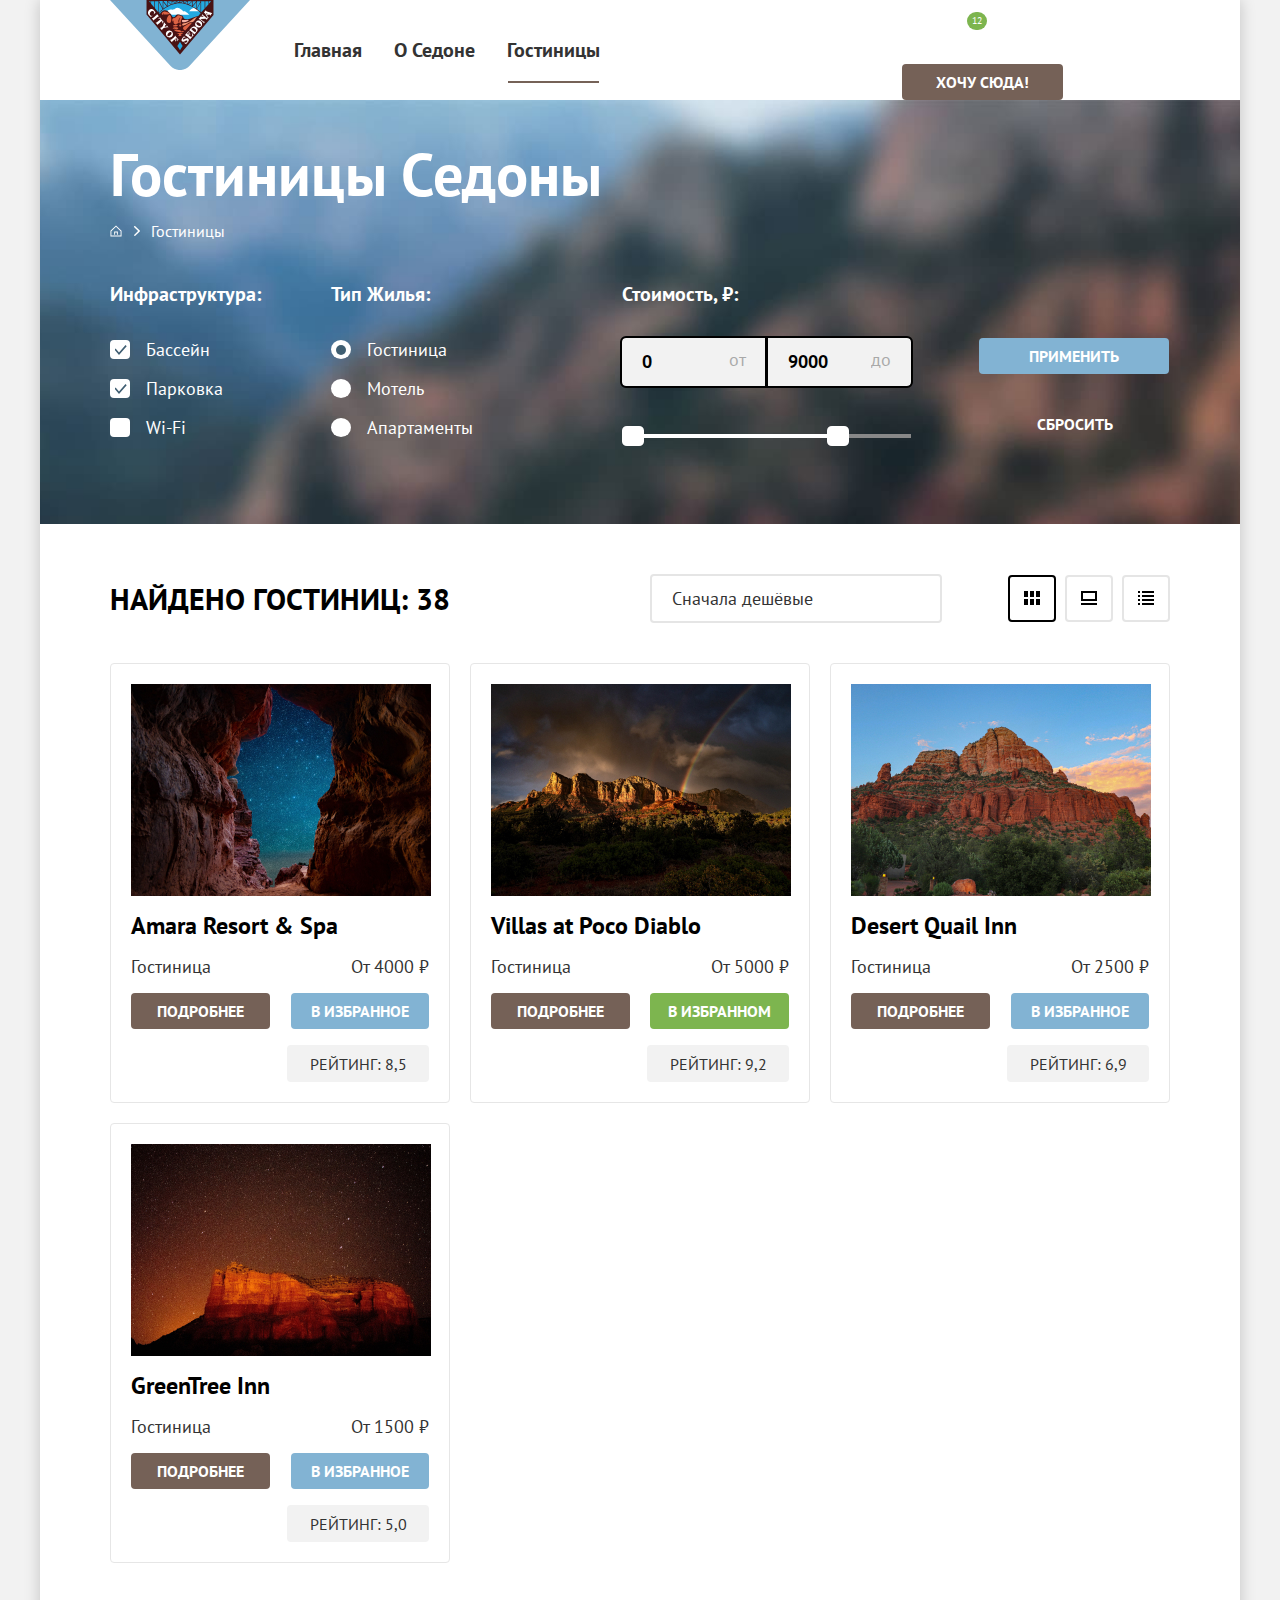
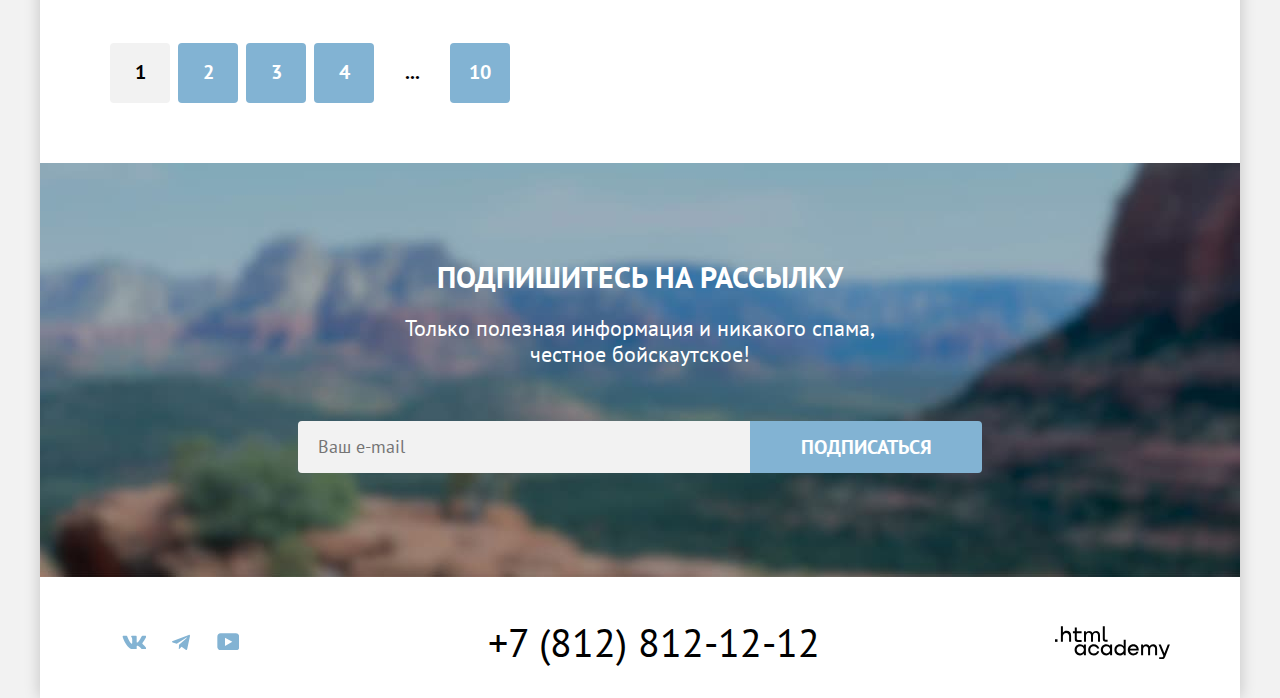
==== commit 0e97c4a5: "Module 8: finish decorative elements for all pages" ====
--- a/catalog.html
+++ b/catalog.html
@@ -3,7 +3,8 @@
 
   <head>
     <meta charset="utf-8">
-    <title>Каталог гостиниц</title>
+    <title>HTML Academy: Седона</title>
+    <link rel="icon" type="image/png" sizes="32x32" href="img/favicon.png">
     <link rel="stylesheet" href="styles/styles.css"/>
   </head>
 
@@ -118,11 +119,11 @@
               <legend class="price-title">Стоимость, ₽:</legend>
               <div class="price-inputs">
                 <label class="price-range-label-min">
-                  <input id="price_min" type="number" name="price_min" min="0" value="0"
+                  <input id="price_min" type="number" name="price_min" min="0" value="0" placeholder=""
                     class="price-range-min">
                 </label>
                 <label class="price-range-label-max">
-                  <input id="price_max" type="number" name="price_max" min="0" value="9000"
+                  <input id="price_max" type="number" name="price_max" min="0" value="9000" placeholder=""
                     class="price-range-max">
                 </label>
               </div>
@@ -150,7 +151,7 @@
           <section class="housing-list">
             <div class="housing-list-header">
               <h2 class="housing-list-title">Найдено гостиниц: 38</h2>
-              <select class="housing-list-sort" name="sort">
+              <select class="housing-list-sort" name="sort" aria-label="Сортировка">
                 <option value="cheap">
                   Сначала дешёвые
                 </option>
@@ -162,22 +163,55 @@
                 </option>
               </select>
               <ul class="housing-list-view modified-ul">
-                <li>
-                  <a class="view-cards" href="#">
+                <li class="view-item">
+                  <a class="view-toggle view-toggle-selected" href="#">
+                    <svg aria-hidden="true" focusable="false" xmlns="http://www.w3.org/2000/svg" width="16" height="14" fill="none" viewBox="0 0 16 14">
+                      <g fill="#000" clip-path="url(#a)">
+                        <path d="M4 0H0v6h4V0ZM16 0h-4v6h4V0ZM10 0H6v6h4V0ZM4 8H0v6h4V8ZM16 8h-4v6h4V8ZM10 8H6v6h4V8Z"></path>
+                      </g>
+                      <defs>
+                        <clipPath id="a">
+                          <path fill="#fff" d="M0 0h16v14H0z"></path>
+                        </clipPath>
+                      </defs>
+                    </svg>
                     <span class="visually-hidden">
                       Карточки
                     </span>
                   </a>
                 </li>
-                <li>
-                  <a class="view-individual" href="#">
+                <li class="view-item">
+                  <a class="view-toggle" href="#">
+                    <svg aria-hidden="true" focusable="false" width="16" height="14" viewBox="0 0 16 14" fill="none" xmlns="http://www.w3.org/2000/svg">
+                      <g clip-path="url(#clip0_62787_126)">
+                        <path d="M16 12H0V14H16V12Z" fill="black"></path>
+                        <path d="M14 2V8H2V2H14ZM16 0H0V10H16V0Z" fill="black"></path>
+                      </g>
+                      <defs>
+                        <clipPath id="clip0_62787_126">
+                          <rect width="16" height="14" fill="white"></rect>
+                        </clipPath>
+                      </defs>
+                    </svg>
                     <span class="visually-hidden">
                       По одному
                     </span>
                   </a>
                 </li>
-                <li>
-                  <a class="view-list" href="#">
+                <li class="view-item">
+                  <a class="view-toggle" href="#">
+                    <svg aria-hidden="true" focusable="false" xmlns="http://www.w3.org/2000/svg" width="16" height="14" fill="none" viewBox="0 0 16 14">
+                      <g fill="#000" clip-path="url(#a)">
+                        <path
+                          d="M2 0H0v2h2V0ZM16 0H4v2h12V0ZM2 4H0v2h2V4ZM16 4H4v2h12V4ZM2 8H0v2h2V8ZM16 8H4v2h12V8ZM2 12H0v2h2v-2ZM16 12H4v2h12v-2Z">
+                        </path>
+                      </g>
+                      <defs>
+                        <clipPath id="a">
+                          <path fill="#fff" d="M0 0h16v14H0z"></path>
+                        </clipPath>
+                      </defs>
+                    </svg>
                     <span class="visually-hidden">
                       Список
                     </span>
@@ -275,7 +309,7 @@
             <h2 class="visually-hidden">Список страниц</h2>
             <ul class="pagination-list modified-ul">
               <li class="pagination-item">
-                <a class="pagination-link pagination-prev" href="#">1</a>
+                <a class="pagination-link pagination-prev">1</a>
               </li>
               <li class="pagination-item">
                 <a class="pagination-link" href="#">2</a>
@@ -315,28 +349,28 @@
           <ul class="footer-social-list modified-ul">
             <li class="footer-social-item-vk">
               <a class="social-button" href="https://vk.com/htmlacademy">
-                <svg width="24" height="14" viewBox="0 0 24 14" fill="none" role="img" aria-label="VK" xmlns="http://www.w3.org/2000/svg">
+                <svg class="social-icon" width="24" height="14" viewBox="0 0 24 14" fill="none" role="img" aria-label="VK" xmlns="http://www.w3.org/2000/svg">
                   <path fill-rule="evenodd" clip-rule="evenodd"
                     d="M24.1164 1.80445C24.2824 1.25845 24.1164 0.856445 23.3214 0.856445H20.6964C20.0284 0.856445 19.7204 1.20345 19.5534 1.58645C19.5534 1.58645 18.2184 4.78245 16.3274 6.85845C15.7154 7.46045 15.4374 7.65145 15.1034 7.65145C14.9364 7.65145 14.6854 7.46045 14.6854 6.91345V1.80445C14.6854 1.14845 14.5014 0.856445 13.9454 0.856445H9.81738C9.40038 0.856445 9.14938 1.16045 9.14938 1.44945C9.14938 2.07045 10.0954 2.21445 10.1924 3.96245V7.76045C10.1924 8.59345 10.0394 8.74444 9.70538 8.74444C8.81538 8.74444 6.65038 5.53345 5.36538 1.85945C5.11638 1.14445 4.86438 0.856445 4.19338 0.856445H1.56638C0.816382 0.856445 0.666382 1.20345 0.666382 1.58645C0.666382 2.26845 1.55638 5.65645 4.81138 10.1374C6.98138 13.1974 10.0364 14.8564 12.8194 14.8564C14.4884 14.8564 14.6944 14.4884 14.6944 13.8534V11.5404C14.6944 10.8034 14.8524 10.6564 15.3814 10.6564C15.7714 10.6564 16.4384 10.8484 17.9964 12.3234C19.7764 14.0724 20.0694 14.8564 21.0714 14.8564H23.6964C24.4464 14.8564 24.8224 14.4884 24.6064 13.7604C24.3684 13.0364 23.5184 11.9854 22.3914 10.7384C21.7794 10.0284 20.8614 9.26345 20.5824 8.88045C20.1934 8.38945 20.3044 8.17044 20.5824 7.73345C20.5824 7.73345 23.7824 3.30745 24.1154 1.80445H24.1164Z"
-                    fill="#83B3D3" />
+                  />
                 </svg>
               </a>
             </li>
             <li class="footer-social-item-telegram">
               <a class="social-button" href="https://t.me/htmlacademy">
-                <svg width="18" height="16" viewBox="0 0 18 16" fill="none" role="img" aria-label="Telegram" xmlns="http://www.w3.org/2000/svg">
+                <svg class="social-icon" width="18" height="16" viewBox="0 0 18 16" fill="none" role="img" aria-label="Telegram" xmlns="http://www.w3.org/2000/svg">
                   <path
                     d="M16.785 0.955705L0.840489 7.1042C-0.247661 7.54126 -0.241365 8.14828 0.640845 8.41897L4.73445 9.69597L14.2058 3.72014C14.6537 3.44766 15.0629 3.59424 14.7265 3.89281L7.05283 10.8183H7.05103L7.05283 10.8192L6.77045 15.0387C7.18413 15.0387 7.36669 14.8489 7.59871 14.625L9.58705 12.6915L13.7229 15.7464C14.4855 16.1664 15.0332 15.9506 15.2229 15.0405L17.9379 2.2453C18.2158 1.13107 17.5126 0.626562 16.785 0.955705Z"
-                    fill="#83B3D3" />
+                  />
                 </svg>
               </a>
             </li>
             <li class="footer-social-item-youtube">
               <a class="social-button" href="https://www.youtube.com/user/htmlacademyru">
-                <svg width="22" height="17" viewBox="0 0 22 17" fill="none" role="img" aria-label="YouTube" xmlns="http://www.w3.org/2000/svg">
+                <svg class="social-icon" width="22" height="17" viewBox="0 0 22 17" fill="none" role="img" aria-label="YouTube" xmlns="http://www.w3.org/2000/svg">
                   <path
                     d="M18.9402 0.356445H3.50738C1.64668 0.356445 0.333252 1.9502 0.333252 3.75645V13.8502C0.333252 15.7627 1.64668 17.3564 3.50738 17.3564H19.1591C20.8009 17.3564 22.3333 15.7627 22.3333 13.9564V3.75645C22.1143 1.9502 20.8009 0.356445 18.9402 0.356445ZM7.99494 12.8939V4.81894L15.3283 8.85645L7.99494 12.8939Z"
-                    fill="#83B3D3" />
+                  />
                 </svg>
               </a>
             </li>
@@ -344,19 +378,19 @@
 
           <a class="footer-company-phone" href="tel:+78128121212">+7 (812) 812-12-12</a>
           <a class="footer-company-link" href="https://htmlacademy.ru/">
-            <svg width="115" height="33" viewBox="0 0 115 33" fill="none" role="img" aria-label="Ссылка на сайт компании" xmlns="http://www.w3.org/2000/svg">
-              <path d="M0 13.2564V15.8564H2.5V13.2564H0Z" fill="black"/>
-              <path d="M11.6 4.85645C10 4.85645 8.8 5.55645 8 6.55645H7.9V0.356445H5.9V15.8564H7.9V10.5564C7.9 8.45645 9.2 6.95645 11.2 6.95645C13 6.95645 14.1 8.35645 14.1 10.1564V15.8564H16.1V9.75644C16.2 6.75644 14.3 4.85645 11.6 4.85645Z" fill="black"/>
-              <path d="M26.6 5.15645H21.8V1.45645H19.8V5.25645H17.9V7.25645H19.8V13.2564C19.8 14.9564 20.8 15.9564 22.5 15.9564H26.6V13.9564H22.9C22.2 13.9564 21.8 13.5564 21.8 12.8564V7.15645H26.6V5.15645Z" fill="black"/>
-              <path d="M41.1 4.95645C39.5 4.95645 38.2 5.75644 37.6 7.05645H37.5C36.9 5.85645 35.7 4.95645 34.1 4.95645C32.7 4.95645 31.6 5.75645 31 6.75645H30.9V5.15645H29V15.7564H31V10.3564C31 8.35645 32 6.85645 33.6 6.85645C35.1 6.85645 36 7.85645 36 9.45645V15.7564H38V10.1564C38 7.75645 39.4 6.85645 40.6 6.85645C42.1 6.85645 43 7.85645 43 9.45645V15.7564H45V9.25644C45.1 6.75644 43.6 4.95645 41.1 4.95645Z" fill="black"/>
-              <path d="M47.8 13.0564C47.8 14.7564 48.8 15.7564 50.6 15.7564H52.6V13.7564H50.9C50.2 13.7564 49.8 13.3564 49.8 12.6564V0.356445H47.8V13.0564Z" fill="black"/>
-              <path d="M28.9 20.0564C28 18.9564 26.7 18.2564 25 18.2564C21.9 18.2564 19.6 20.5564 19.6 23.8564C19.6 27.1564 21.9 29.4564 25 29.4564C26.8 29.4564 28 28.6564 28.8 27.5564H28.9V29.1564H30.9V18.5564H28.9V20.0564ZM25.3 27.4564C23.1 27.4564 21.7 25.8564 21.7 23.8564C21.7 21.8564 23.1 20.2564 25.3 20.2564C27.5 20.2564 28.9 21.8564 28.9 23.8564C28.9 25.7564 27.5 27.4564 25.3 27.4564Z" fill="black"/>
-              <path d="M44.2 22.3564C43.7 19.9564 41.6 18.2564 38.8 18.2564C35.4 18.2564 33.2 20.7564 33.2 23.8564C33.2 26.9564 35.4 29.4564 38.8 29.4564C41.6 29.4564 43.7 27.6564 44.2 25.2564H42.1C41.7 26.5564 40.4 27.5564 38.8 27.5564C36.6 27.5564 35.2 25.9564 35.2 23.9564C35.2 21.9564 36.6 20.3564 38.8 20.3564C40.4 20.3564 41.6 21.3564 42.1 22.5564H44.2V22.3564Z" fill="black"/>
-              <path d="M55.1 20.0564C54.2 18.9564 52.9 18.2564 51.2 18.2564C48.1 18.2564 45.8 20.5564 45.8 23.8564C45.8 27.1564 48.1 29.4564 51.2 29.4564C53 29.4564 54.2 28.6564 55 27.5564H55.1V29.1564H57.1V18.5564H55.1V20.0564ZM51.5 27.4564C49.3 27.4564 47.9 25.8564 47.9 23.8564C47.9 21.8564 49.3 20.2564 51.5 20.2564C53.7 20.2564 55.1 21.8564 55.1 23.8564C55.1 25.7564 53.6 27.4564 51.5 27.4564Z" fill="black"/>
-              <path d="M68.7 20.1564C67.8 19.0564 66.5 18.2564 64.8 18.2564C61.7 18.2564 59.4 20.5564 59.4 23.8564C59.4 27.1564 61.6 29.4564 64.8 29.4564C66.5 29.4564 67.8 28.6564 68.6 27.6564H68.7V29.1564H70.7V13.7564H68.7V20.1564ZM65.1 27.4564C62.9 27.4564 61.5 25.8564 61.5 23.8564C61.5 21.8564 62.9 20.2564 65.1 20.2564C67.3 20.2564 68.7 21.8564 68.7 23.8564C68.6 25.8564 67.2 27.4564 65.1 27.4564Z" fill="black"/>
-              <path d="M78.3 18.2564C75 18.2564 72.8 20.7564 72.8 23.8564C72.8 26.8564 74.9 29.4564 78.3 29.4564C80.8 29.4564 82.8 28.1564 83.5 25.8564H81.4C80.9 26.8564 79.8 27.4564 78.4 27.4564C76.5 27.4564 75.1 26.1564 75 24.5564H83.8C84 20.9564 81.8 18.2564 78.3 18.2564ZM78.3 20.1564C80 20.1564 81.3 21.1564 81.6 22.7564H75.1C75.4 21.2564 76.6 20.1564 78.3 20.1564Z" fill="black"/>
-              <path d="M98.2 18.2564C96.6 18.2564 95.3 19.0564 94.6 20.2564H94.5C93.9 19.0564 92.7 18.2564 91.1 18.2564C89.7 18.2564 88.6 18.9564 88 20.0564V18.5564H86.1V29.1564H88.1V23.7564C88.1 21.7564 89.1 20.3564 90.7 20.2564C92.2 20.2564 93.1 21.2564 93.1 22.8564V29.1564H95.1V23.5564C95.1 21.1564 96.5 20.2564 97.7 20.2564C99.2 20.2564 100.1 21.2564 100.1 22.8564V29.1564H102.1V22.6564C102.2 20.0564 100.7 18.2564 98.2 18.2564Z" fill="black"/>
-              <path d="M109.4 27.3564L105.8 18.4564H103.6L108.4 30.0564C108.1 30.9564 107.7 31.2564 106.7 31.2564H104.2V33.2564H106.7C108.5 33.2564 109.5 32.4564 110.2 30.6564L114.9 18.4564H112.8L109.4 27.3564Z" fill="black"/>
+            <svg class="company-icon" width="115" height="33" viewBox="0 0 115 33" role="img" aria-label="Ссылка на сайт компании" xmlns="http://www.w3.org/2000/svg">
+              <path d="M0 13.2564V15.8564H2.5V13.2564H0Z"/>
+              <path d="M11.6 4.85645C10 4.85645 8.8 5.55645 8 6.55645H7.9V0.356445H5.9V15.8564H7.9V10.5564C7.9 8.45645 9.2 6.95645 11.2 6.95645C13 6.95645 14.1 8.35645 14.1 10.1564V15.8564H16.1V9.75644C16.2 6.75644 14.3 4.85645 11.6 4.85645Z"/>
+              <path d="M26.6 5.15645H21.8V1.45645H19.8V5.25645H17.9V7.25645H19.8V13.2564C19.8 14.9564 20.8 15.9564 22.5 15.9564H26.6V13.9564H22.9C22.2 13.9564 21.8 13.5564 21.8 12.8564V7.15645H26.6V5.15645Z"/>
+              <path d="M41.1 4.95645C39.5 4.95645 38.2 5.75644 37.6 7.05645H37.5C36.9 5.85645 35.7 4.95645 34.1 4.95645C32.7 4.95645 31.6 5.75645 31 6.75645H30.9V5.15645H29V15.7564H31V10.3564C31 8.35645 32 6.85645 33.6 6.85645C35.1 6.85645 36 7.85645 36 9.45645V15.7564H38V10.1564C38 7.75645 39.4 6.85645 40.6 6.85645C42.1 6.85645 43 7.85645 43 9.45645V15.7564H45V9.25644C45.1 6.75644 43.6 4.95645 41.1 4.95645Z"/>
+              <path d="M47.8 13.0564C47.8 14.7564 48.8 15.7564 50.6 15.7564H52.6V13.7564H50.9C50.2 13.7564 49.8 13.3564 49.8 12.6564V0.356445H47.8V13.0564Z"/>
+              <path d="M28.9 20.0564C28 18.9564 26.7 18.2564 25 18.2564C21.9 18.2564 19.6 20.5564 19.6 23.8564C19.6 27.1564 21.9 29.4564 25 29.4564C26.8 29.4564 28 28.6564 28.8 27.5564H28.9V29.1564H30.9V18.5564H28.9V20.0564ZM25.3 27.4564C23.1 27.4564 21.7 25.8564 21.7 23.8564C21.7 21.8564 23.1 20.2564 25.3 20.2564C27.5 20.2564 28.9 21.8564 28.9 23.8564C28.9 25.7564 27.5 27.4564 25.3 27.4564Z"/>
+              <path d="M44.2 22.3564C43.7 19.9564 41.6 18.2564 38.8 18.2564C35.4 18.2564 33.2 20.7564 33.2 23.8564C33.2 26.9564 35.4 29.4564 38.8 29.4564C41.6 29.4564 43.7 27.6564 44.2 25.2564H42.1C41.7 26.5564 40.4 27.5564 38.8 27.5564C36.6 27.5564 35.2 25.9564 35.2 23.9564C35.2 21.9564 36.6 20.3564 38.8 20.3564C40.4 20.3564 41.6 21.3564 42.1 22.5564H44.2V22.3564Z"/>
+              <path d="M55.1 20.0564C54.2 18.9564 52.9 18.2564 51.2 18.2564C48.1 18.2564 45.8 20.5564 45.8 23.8564C45.8 27.1564 48.1 29.4564 51.2 29.4564C53 29.4564 54.2 28.6564 55 27.5564H55.1V29.1564H57.1V18.5564H55.1V20.0564ZM51.5 27.4564C49.3 27.4564 47.9 25.8564 47.9 23.8564C47.9 21.8564 49.3 20.2564 51.5 20.2564C53.7 20.2564 55.1 21.8564 55.1 23.8564C55.1 25.7564 53.6 27.4564 51.5 27.4564Z"/>
+              <path d="M68.7 20.1564C67.8 19.0564 66.5 18.2564 64.8 18.2564C61.7 18.2564 59.4 20.5564 59.4 23.8564C59.4 27.1564 61.6 29.4564 64.8 29.4564C66.5 29.4564 67.8 28.6564 68.6 27.6564H68.7V29.1564H70.7V13.7564H68.7V20.1564ZM65.1 27.4564C62.9 27.4564 61.5 25.8564 61.5 23.8564C61.5 21.8564 62.9 20.2564 65.1 20.2564C67.3 20.2564 68.7 21.8564 68.7 23.8564C68.6 25.8564 67.2 27.4564 65.1 27.4564Z"/>
+              <path d="M78.3 18.2564C75 18.2564 72.8 20.7564 72.8 23.8564C72.8 26.8564 74.9 29.4564 78.3 29.4564C80.8 29.4564 82.8 28.1564 83.5 25.8564H81.4C80.9 26.8564 79.8 27.4564 78.4 27.4564C76.5 27.4564 75.1 26.1564 75 24.5564H83.8C84 20.9564 81.8 18.2564 78.3 18.2564ZM78.3 20.1564C80 20.1564 81.3 21.1564 81.6 22.7564H75.1C75.4 21.2564 76.6 20.1564 78.3 20.1564Z"/>
+              <path d="M98.2 18.2564C96.6 18.2564 95.3 19.0564 94.6 20.2564H94.5C93.9 19.0564 92.7 18.2564 91.1 18.2564C89.7 18.2564 88.6 18.9564 88 20.0564V18.5564H86.1V29.1564H88.1V23.7564C88.1 21.7564 89.1 20.3564 90.7 20.2564C92.2 20.2564 93.1 21.2564 93.1 22.8564V29.1564H95.1V23.5564C95.1 21.1564 96.5 20.2564 97.7 20.2564C99.2 20.2564 100.1 21.2564 100.1 22.8564V29.1564H102.1V22.6564C102.2 20.0564 100.7 18.2564 98.2 18.2564Z"/>
+              <path d="M109.4 27.3564L105.8 18.4564H103.6L108.4 30.0564C108.1 30.9564 107.7 31.2564 106.7 31.2564H104.2V33.2564H106.7C108.5 33.2564 109.5 32.4564 110.2 30.6564L114.9 18.4564H112.8L109.4 27.3564Z"/>
               </svg>
           </a>
         </section>
--- a/styles/styles.css
+++ b/styles/styles.css
@@ -102,6 +102,18 @@
   padding: 20px 16px;
 }
 
+.navigation-link:hover {
+  color: #68A2CA;
+}
+
+.navigation-link:focus {
+  outline-color: #81B3D3;
+}
+
+.navigation-link:active {
+  color: #7c97a8;
+}
+
 .navigation-link-current {
   position: relative;
 }
@@ -113,6 +125,19 @@
   width: calc(100% - 34px);
   border-bottom: 2px solid #756257;
   content: "";
+}
+
+.navigation-user-link:hover {
+  opacity: 0.5;
+}
+
+.navigation-user-link:focus {
+  outline: none;
+  background-color: rgba(0, 0, 0, 0.1);
+}
+
+.navigation-user-link:active {
+  background-color: #9ecae8;
 }
 
 .link-search {
@@ -164,6 +189,20 @@
   color: #ffffff;
   padding: 8px 34px;
   text-decoration: none;
+  cursor: pointer;
+}
+
+.button:hover {
+  background-color: #615048;
+  opacity: 1;
+}
+
+.button:focus {
+  background-color: #615048;
+}
+
+.button:active {
+  color: rgba(255, 255, 255, 0.3);
 }
 
 /* Main page */
@@ -434,6 +473,26 @@
   background-color: #f2f2f2;
 }
 
+.footer-subscription-email:hover {
+  background-color: #E6E6E6;
+}
+
+.footer-subscription-email:focus {
+  background-color: #E6E6E6;
+  outline: 3px solid #83B3D3;
+}
+
+.footer-subscription-email:not(:placeholder-shown) {
+  background: #F2F2F2;
+  outline: 2px solid #000000;
+}
+
+.footer-subscription-email:disabled {
+  background-color: rgba(0, 0, 0, 0.3);
+  color: rgba(0, 0, 0, 0.3);
+}
+
+
 .footer-subscription-button {
   border: none;
   border-radius: 0 4px 4px 0;
@@ -444,6 +503,19 @@
   min-width: 232px;
 }
 
+.footer-subscription-button:hover {
+  background-color: #68A2CA;
+}
+
+.footer-subscription-button:focus {
+  outline: none;
+  background-color: #68A2CA;
+}
+
+.footer-subscription-button:active {
+  color: rgba(255, 255, 255, 0.3);
+}
+
 .footer-social {
   display: flex;
   justify-content: space-between;
@@ -470,6 +542,22 @@
 
 .footer-social-item-youtube {
   padding: 12.3px 12.67px 11.5px 12.5px;
+}
+
+.social-icon {
+  fill: #83B3D3;
+}
+
+.social-icon:hover, .social-icon:focus {
+  fill: #68A2CA;
+}
+
+.social-icon:focus {
+  outline: none;
+}
+
+.social-icon:active {
+  fill: rgba(104, 162, 202, 0.3);
 }
 
 .footer-company-phone {
@@ -482,11 +570,41 @@
   text-decoration: none;
 }
 
+.footer-company-phone:hover {
+  color: #756157;
+}
+
+.footer-company-phone:focus {
+  color: #756157;
+  outline: none;
+}
+
+.footer-company-phone:active {
+  color: rgba(117, 97, 87, 0.3);
+}
+
 .footer-company-link {
   max-width: 115px;
   padding-top: 5px;
 }
 
+.company-icon {
+  fill: #000000;
+}
+
+.company-icon:hover {
+  fill: #756157;
+}
+
+.company-icon:focus {
+  fill: #756157;
+  outline: none;
+}
+
+.company-icon:active {
+  fill: rgba(117, 97, 87, 0.3);
+}
+
 /* Catalog */
 .catalog-inner {
   display: flex;
@@ -496,6 +614,7 @@
 
 .inner-filter {
   color: #ffffff;
+  background-color: #333333;
   background-image: url(../img/catalog/catalog-background.jpg);
   background-size: cover;
   background-repeat: no-repeat;
@@ -525,12 +644,21 @@
 }
 
 .breadcrumbs-link {
+  color: #ffffff;
   display: block;
   font-weight: 400;
   font-size: 16px;
   line-height: 21px;
   text-decoration: none;
   cursor: pointer;
+}
+
+.breadcrumbs-link:hover {
+  color: rgba(255, 255, 255, 0.6);
+}
+
+.breadcrumbs-link:active {
+  color: rgba(255, 255, 255, 0.3);
 }
 
 .link-main {
@@ -552,6 +680,7 @@
   background-image: url("../img/catalog/arrow.svg");
   background-repeat: no-repeat;
   background-position: center;
+  cursor: initial;
 }
 
 .housing-filter {
@@ -577,8 +706,7 @@
 
 .filter-price {
   width: 288px;
-  margin-left: 0;
-  margin-right: 30px;
+  margin: 0;
   padding: 0;
   border: none;
 }
@@ -624,6 +752,18 @@
   background-color: #ffffff;
   border: none;
   border-radius: 4px;
+}
+
+.control-label:hover {
+  opacity: 0.6;
+}
+
+.control-label:focus {
+  outline: none;
+}
+
+.control-label:active {
+  opacity: 0.3;
 }
 
 .control-input[type="checkbox"]:checked + .control-selected::before {
@@ -638,6 +778,19 @@
   width: 12px;
 }
 
+.control-input[type="checkbox"]:hover + .control-selected {
+  opacity: 0.6;
+  border-radius: 4px;
+}
+
+.control-input[type="checkbox"]:focus + .control-selected {
+  outline: 3px solid #83b3d3;
+}
+
+.control-input[type="checkbox"]:active + .control-selected {
+  opacity: 0.3;
+}
+
 .control-input[type="radio"] + .control-selected {
   border-radius: 50%;
 }
@@ -651,6 +804,19 @@
   left: 5px;
   height: 10px;
   width: 10px;
+}
+
+.control-input[type="radio"]:hover + .control-selected {
+  opacity: 0.6;
+}
+
+.control-input[type="radio"]:focus + .control-selected {
+  outline: 3px solid #83b3d3;
+  border-radius: 18px;
+}
+
+.control-input[type="radio"]:active + .control-selected {
+  opacity: 0.3;
 }
 
 .price-inputs {
@@ -711,6 +877,25 @@
   border-radius: 4px 0 0 4px;
 }
 
+.price-range-min:hover, .price-range-max:hover {
+  background-color: #E6E6E6;
+}
+
+.price-range-min:focus, .price-range-max:focus {
+  background-color: #E6E6E6;
+  outline: 3px solid #83B3D3;
+}
+
+.price-range-min:not(:placeholder-shown), .price-range-max:not(:placeholder-shown) {
+  background: #F2F2F2;
+  outline: 2px solid #000000;
+}
+
+.price-range-min:disabled, .price-range-max:disabled {
+  background-color: rgba(0, 0, 0, 0.3);
+  color: rgba(0, 0, 0, 0.3);
+}
+
 .price-range-max {
   border-radius: 0 4px 4px 0;
 }
@@ -741,6 +926,20 @@
   cursor: pointer;
 }
 
+.price-setter:hover {
+  box-shadow: 0 4px 10px rgba(0, 0, 0, 0.25);
+}
+
+.price-setter:focus {
+  outline: 3px solid #83B3D3;
+  box-shadow: 0 4px 10px rgba(0, 0, 0, 0.25);
+}
+
+.price-setter:active {
+  outline: 2px solid #83B3D3;
+  box-shadow: 0 7px 15px rgba(0, 0, 0, 0.4);
+}
+
 .set-min {
   top: -8px;
 }
@@ -756,7 +955,23 @@
   padding-right: 50px;
   border: none;
   margin-bottom: 32px;
-  cursor: pointer;
+}
+
+.button-add:hover {
+  background-color: #68A2CA;
+}
+
+.button-add:focus {
+  outline: none;
+  background-color: #68A2CA;
+}
+
+.button-add:active {
+  color: rgba(255, 255, 255, 0.3);
+}
+
+.button-add:disabled {
+  background-color: #E5E5E5;
 }
 
 .button-reset {
@@ -764,8 +979,29 @@
   padding-right: 57.5px;
   border: none;
   background-color: transparent;
-  cursor: pointer;
-}
+}
+
+.button-reset:hover {
+  opacity: 0.6;
+  background-color: transparent;
+}
+
+.button-reset:focus {
+  border: none;
+  outline: 3px solid #83B3D3;
+  background-color: transparent;
+}
+
+.button-reset:active {
+  background-color: transparent;
+  color: rgba(255, 255, 255, 0.3);
+  outline: none;
+}
+
+.button-reset:disabled {
+  opacity: 0.1;
+}
+
 
 /* Catalog list */
 .results-page {
@@ -781,6 +1017,7 @@
   display: flex;
   margin: 0 auto;
   margin-bottom: 40px;
+  align-items: center;
 }
 
 .housing-list-title {
@@ -792,7 +1029,7 @@
   width: 340px;
   margin: 0;
   padding: 0;
-  margin-right: 192px;
+  margin-right: 200px;
 }
 
 .housing-list-sort, .item-type, .item-price {
@@ -803,15 +1040,77 @@
 
 .housing-list-sort {
   width: 292px;
+  font-family: "PT Sans", sans-serif;
+  font-style: normal;
+  font-weight: 400;
+  font-size: 18px;
+  line-height: 21px;
+  background-image: url("../img/catalog/arrow-down.svg");
+  background-repeat: no-repeat;
+  background-position: right 20px center;
+  background-color: #ffffff;
+  color: #333333;
+  appearance: none;
+  border: 2px solid rgba(229, 229, 229, 1);
+  border-radius: 4px;
+  padding: 12px 40px 12px 20px;
+}
+
+.housing-list-sort:hover {
+  border-color: #68a2ca;
+}
+
+.housing-list-sort:focus {
+  border-color: #68a2ca;
+  outline: none;
+}
+
+.housing-list-sort:active {
+  border-color: #3f5e72;
+}
+
+.housing-list-sort:disabled {
+  color: #d9d9d9;
+  border: 2px solid #0000004d;
+  opacity: 0.3;
 }
 
 .housing-list-view {
-  margin: 0;
-  padding: 0;
-  display: flex;
-  justify-content: space-between;
-  width: 160px;
-  margin-left: auto;
+  margin: 0 0 0 auto;
+  padding: 0;
+  display: flex;
+  justify-content: flex-end;
+  flex-wrap: wrap;
+  gap: 9px;
+  width: 170px;
+  font-size: 18px;
+  line-height: 21px;
+}
+
+.view-toggle {
+  display: block;
+  min-height: 14px;
+  min-width: 16px;
+  padding: 11px 14px;
+  border: 2px solid #e5e5e5;
+  border-radius: 4px;
+}
+
+.view-toggle-selected {
+  border-color: #000000;
+}
+
+.view-toggle:hover {
+  border: 2px solid #000;
+}
+
+.view-toggle:focus {
+  border: 2px solid #68A2CA;
+  outline: none;
+}
+
+.view-toggle:active {
+  border: 2px solid #000;
 }
 
 .housing-list-items {
@@ -819,15 +1118,12 @@
   padding: 0;
   display: grid;
   grid-template-columns: 340px 340px 340px;
-  gap: 18px;
+  gap: 20px;
 }
 
 .housing-item {
-  /* 340 + 2px for border */
-  width: 342px;
+  width: 340px;
   padding: 20px;
-  display: flex;
-  flex-direction: column;
   border: 1px solid #e6e6e6;
   border-radius: 4px;
   box-sizing: border-box;
@@ -872,7 +1168,6 @@
 .button-more {
   display: inline-block;
   max-width: 140px;
-  margin-right: 20px;
   padding-left: 26px;
   padding-right: 26px;
 }
@@ -885,18 +1180,54 @@
   padding-right: 20px;
 }
 
+.button-favorite:hover {
+  background-color: #68A2CA;
+}
+
+.button-favorite:focus {
+  background-color: #68A2CA;
+  outline: none;
+}
+
 .button-selected {
   background-color: #7DB54F;
   padding-left: 18px;
   padding-right: 18px;
 }
 
+.button-selected:hover {
+  background-color: #6C9E42;
+}
+
+.button-selected:focus {
+  background-color: #6C9E42;
+  outline: none;
+}
+
 .item-grades {
   display: flex;
   justify-content: space-between;
   align-items: center;
   flex-wrap: wrap;
   margin-top: 16px;
+}
+
+.stars {
+  background: url("../img/catalog/star.svg") space 0 0;
+  height: 17px;
+  margin: 0;
+}
+
+.stars-four {
+  width: 89px;
+}
+
+.stars-three {
+  width: 66px;
+}
+
+.stars-two {
+  width: 40px;
 }
 
 .item-grade {
@@ -945,12 +1276,57 @@
   padding: 11px 16px;
 }
 
+.pagination-link:hover {
+  background-color: #68A2CA;
+}
+
+.pagination-link:focus {
+  background-color: #68a2ca;
+  outline: none;
+}
+
+.pagination-link:active {
+  background-color: #82b3d3;
+  color: #ffffff4d;
+}
+
 .pagination-prev {
   color: #000000;
   background-color: #F2F2F2;
+  cursor: default;
+}
+
+.pagination-prev:hover {
+  color: #000000;
+  background-color: #F2F2F2;
+}
+
+.pagination-prev:focus {
+  color: #000000;
+  background-color: #F2F2F2;
+}
+
+.pagination-prev:active {
+  color: #000000;
+  background-color: #F2F2F2;
 }
 
 .pagination-next {
   color: #000000;
   background-color: transparent;
 }
+
+.pagination-next:hover {
+  background-color: #f2f2f2;
+  color: #000000;
+}
+
+.pagination-next:focus {
+  background-color: #f2f2f2;
+  color: #000000;
+}
+
+.pagination-next:active {
+  background-color: #f2f2f2;
+  color: #000000;
+}
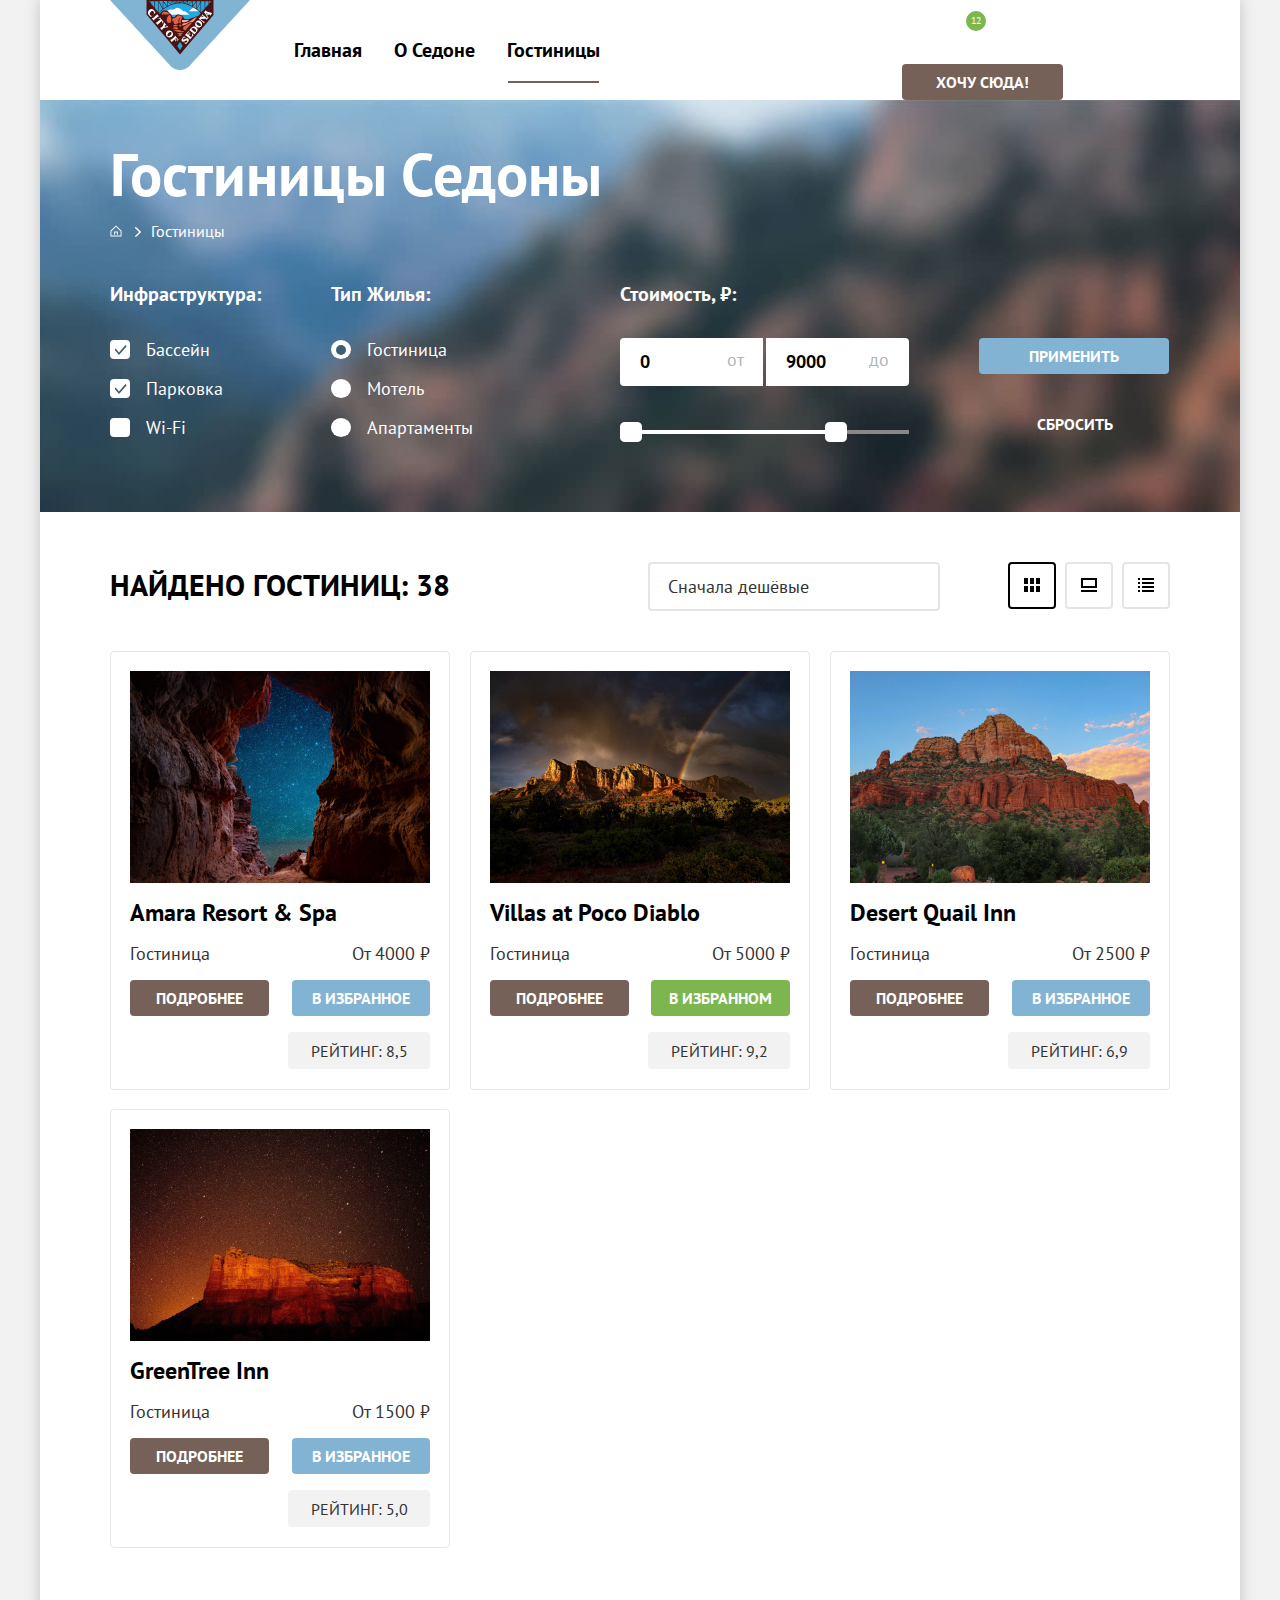
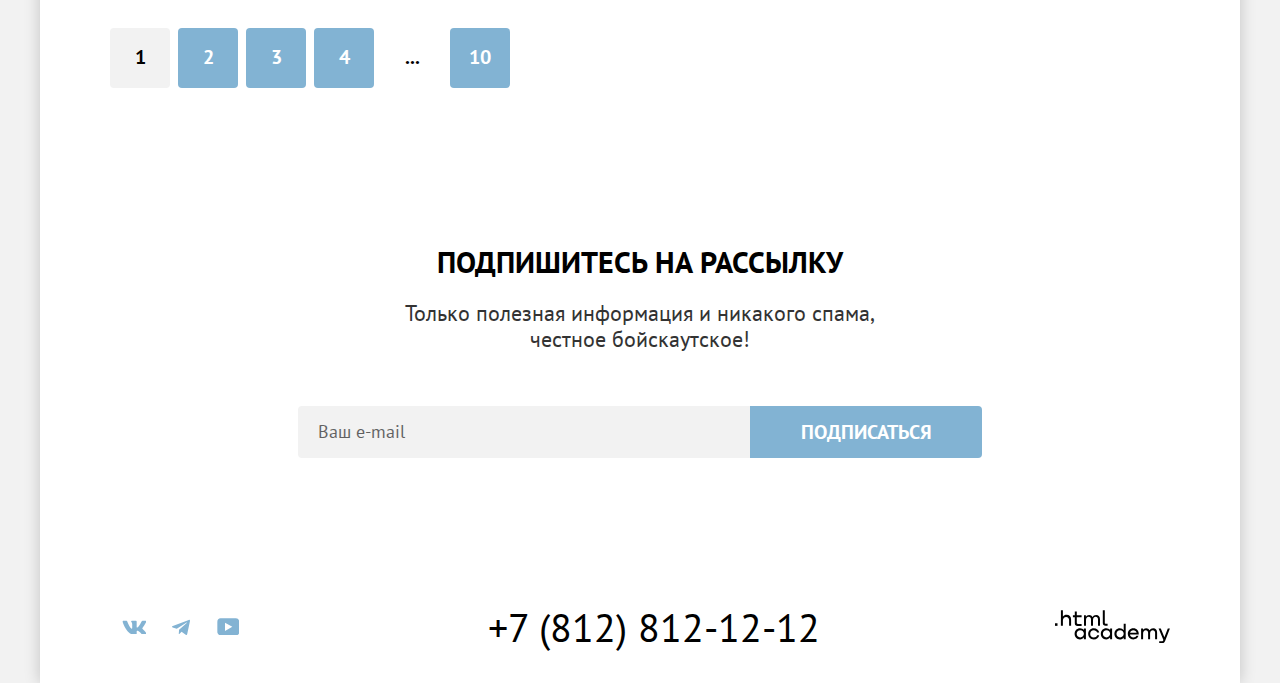
==== commit f903403c: "Final project evaluation: corrections after first attempt" ====
--- a/catalog.html
+++ b/catalog.html
@@ -4,8 +4,8 @@
   <head>
     <meta charset="utf-8">
     <title>HTML Academy: Седона</title>
-    <link rel="icon" type="image/png" sizes="32x32" href="img/favicon.png">
-    <link rel="stylesheet" href="styles/styles.css"/>
+    <link rel="icon" type="image/png" sizes="32x32" href="img/favicon.ico">
+    <link rel="stylesheet" href="styles/styles.css">
   </head>
 
   <body>
@@ -29,12 +29,12 @@
           <ul class="navigation-user modified-ul">
             <li class="navigation-user-item">
               <a class="navigation-user-link link-search" href="#">
-                <span class="visually-hidden">Поиск</span>
+                <span class="visually-hidden">Поиск.</span>
               </a>
             </li>
             <li class="navigation-user-item">
               <a class="navigation-user-link link-fav" href="#">
-                <span class="visually-hidden">Избранное</span>
+                <span class="visually-hidden">Избранное.</span>
                 <span class="fav-count">12</span>
               </a>
             </li>
@@ -51,7 +51,7 @@
           <ul class="breadcrumbs modified-ul">
             <li class="breadcrumbs-item">
               <a class="breadcrumbs-link link-main" href="index.html">
-                <span class="visually-hidden">Главная</span>
+                <span class="visually-hidden">Главная.</span>
               </a>
             </li>
             <li class="breadcrumbs-item">
@@ -59,7 +59,7 @@
             </li>
           </ul>
 
-          <h2 class="visually-hidden">Фильтры</h2>
+          <h2 class="visually-hidden">Фильтры.</h2>
           <form class="housing-filter" action="https://echo.htmlacademy.ru/" method="get">
             <fieldset class="filter-facilities">
               <legend class="facilities-title">Инфраструктура:</legend>
@@ -129,18 +129,18 @@
               </div>
               <div class="price-line">
                 <div class="price-scale">
-                  <button class="price-setter set-min">
-                    <span class="visually-hidden">Выбрать минимальную цену</span>
+                  <button type="button" class="price-setter set-min">
+                    <span class="visually-hidden">Выбрать минимальную цену.</span>
                   </button>
-                  <button class="price-setter set-max">
-                    <span class="visually-hidden">Выбрать максимальную цену</span>
+                  <button type="button" class="price-setter set-max">
+                    <span class="visually-hidden">Выбрать максимальную цену.</span>
                   </button>
                 </div>
               </div>
             </fieldset>
 
             <fieldset class="filter-buttons">
-              <legend class="visually-hidden">Кнопки</legend>
+              <legend class="visually-hidden">Кнопки.</legend>
               <button class="button button-add" type="submit">Применить</button>
               <button class="button button-reset" type="reset">Сбросить</button>
             </fieldset>
@@ -175,9 +175,7 @@
                         </clipPath>
                       </defs>
                     </svg>
-                    <span class="visually-hidden">
-                      Карточки
-                    </span>
+                    <span class="visually-hidden">Карточки.</span>
                   </a>
                 </li>
                 <li class="view-item">
@@ -193,9 +191,7 @@
                         </clipPath>
                       </defs>
                     </svg>
-                    <span class="visually-hidden">
-                      По одному
-                    </span>
+                    <span class="visually-hidden">По одному.</span>
                   </a>
                 </li>
                 <li class="view-item">
@@ -207,14 +203,12 @@
                         </path>
                       </g>
                       <defs>
-                        <clipPath id="a">
+                        <clipPath id="aa">
                           <path fill="#fff" d="M0 0h16v14H0z"></path>
                         </clipPath>
                       </defs>
                     </svg>
-                    <span class="visually-hidden">
-                      Список
-                    </span>
+                    <span class="visually-hidden">Список.</span>
                   </a>
                 </li>
               </ul>
@@ -235,7 +229,7 @@
                 </div>
                 <div class="item-grades">
                   <p class="stars stars-four">
-                    <span class="visually-hidden">Звездность гостиницы: 4 звезды</span>
+                    <span class="visually-hidden">Звездность гостиницы: 4 звезды.</span>
                   </p>
                   <span class="item-grade">Рейтинг: 8,5</span>
                 </div>
@@ -256,7 +250,7 @@
                 </div>
                 <div class="item-grades">
                   <p class="stars stars-four">
-                    <span class="visually-hidden">Звездность гостиницы: 4 звезды</span>
+                    <span class="visually-hidden">Звездность гостиницы: 4 звезды.</span>
                   </p>
                   <span class="item-grade">Рейтинг: 9,2</span>
                 </div>
@@ -276,7 +270,7 @@
                 </div>
                 <div class="item-grades">
                   <p class="stars stars-three">
-                    <span class="visually-hidden">Звездность гостиницы: 3 звезды</span>
+                    <span class="visually-hidden">Звездность гостиницы: 3 звезды.</span>
                   </p>
                   <span class="item-grade">Рейтинг: 6,9</span>
                 </div>
@@ -297,7 +291,7 @@
                 </div>
                 <div class="item-grades">
                   <p class="stars stars-two">
-                    <span class="visually-hidden">Звездность гостиницы: 2 звезды</span>
+                    <span class="visually-hidden">Звездность гостиницы: 2 звезды.</span>
                   </p>
                   <span class="item-grade">Рейтинг: 5,0</span>
                 </div>
@@ -306,10 +300,10 @@
           </section>
 
           <section class="pagination">
-            <h2 class="visually-hidden">Список страниц</h2>
+            <h2 class="visually-hidden">Список страниц.</h2>
             <ul class="pagination-list modified-ul">
               <li class="pagination-item">
-                <a class="pagination-link pagination-prev">1</a>
+                <a class="pagination-link pagination-prev" href="#">1</a>
               </li>
               <li class="pagination-item">
                 <a class="pagination-link" href="#">2</a>
@@ -322,7 +316,7 @@
               </li>
               <li class="pagination-item">
                 <a class="pagination-link pagination-next" href="#">
-                  <span class="visually-hidden">Промежуточные страницы</span>
+                  <span class="visually-hidden">Промежуточные страницы.</span>
                   ...
                 </a>
               </li>
@@ -345,7 +339,7 @@
         </section>
 
         <section class="footer-social">
-          <h2 class="visually-hidden">Ищите нас в социальных сетях</h2>
+          <h2 class="visually-hidden">Ищите нас в социальных сетях.</h2>
           <ul class="footer-social-list modified-ul">
             <li class="footer-social-item-vk">
               <a class="social-button" href="https://vk.com/htmlacademy">
--- a/styles/styles.css
+++ b/styles/styles.css
@@ -70,7 +70,8 @@
   position: absolute;
 }
 
-.navigation-list, .navigation-user {
+.navigation-list,
+.navigation-user {
   display: flex;
   flex-wrap: wrap;
   align-items: center;
@@ -88,9 +89,10 @@
   margin-left: auto;
 }
 
-.navigation-link, .navigation-user-link {
+.navigation-link,
+.navigation-user-link {
   display: block;
-  color: #333333;
+  color: #000000;
   text-decoration: none;
   text-align: center;
   font-weight: 700;
@@ -100,6 +102,7 @@
 
 .navigation-link {
   padding: 20px 16px;
+  text-transform: capitalize;
 }
 
 .navigation-link:hover {
@@ -157,25 +160,25 @@
   width: 20px;
   margin-right: 20px;
   padding: 22px 12px;
+  position: relative;
 }
 
 .fav-count {
   display: block;
-  position: relative;
-  bottom: 10px;
-  left: 9px;
-  background-color: #7DB54F;
+  position: absolute;
+  top: 11px;
+  right: 4px;
+  background-color: #7db54f;
   border-radius: 10px;
   color: #ffffff;
   text-align: center;
   font-weight: 400;
   font-size: 10px;
   line-height: 10px;
-  padding: 4px;
+  padding: 5px 3px;
   box-sizing: border-box;
-  max-width: 25px;
-  max-height: 25px;
-
+  min-width: 20px;
+  max-height: 20px;
 }
 
 .button {
@@ -190,6 +193,8 @@
   padding: 8px 34px;
   text-decoration: none;
   cursor: pointer;
+  box-sizing: border-box;
+  overflow-wrap: break-word;
 }
 
 .button:hover {
@@ -213,10 +218,10 @@
 .welcome {
   padding-top: 51px;
   padding-bottom: 83px;
-  background-color:#8d909a;
+  background-color: #8d909a;
   background-image: url("../img/main/vector.svg"), url("../img/main/index-background.jpg");
   background-position: center bottom, center;
-  background-size:  100% auto, cover;
+  background-size: 100% auto, cover;
   background-repeat: no-repeat, no-repeat;
 }
 
@@ -225,7 +230,8 @@
   margin: 0 auto;
 }
 
-.reasons-header, .services-header {
+.reasons-header,
+.services-header {
   display: flex;
   flex-direction: column;
   justify-content: center;
@@ -238,7 +244,9 @@
   padding: 69px 0 90px;
 }
 
-.reasons-title, .services-title, .search-title {
+.reasons-title,
+.services-title,
+.search-title {
   color: #000000;
   text-transform: uppercase;
   text-align: center;
@@ -248,7 +256,8 @@
   margin: 0;
 }
 
-.reasons-list, .services-list {
+.reasons-list,
+.services-list {
   display: flex;
   justify-content: space-between;
   margin: 0;
@@ -277,7 +286,9 @@
   padding: 101px 85px;
 }
 
-.reasons-item-title, .services-item-title {
+.reasons-item-title,
+.services-item-title {
+  color: #000000;
   font-size: 24px;
   line-height: 28px;
   text-transform: uppercase;
@@ -287,6 +298,10 @@
   position: relative;
 }
 
+.white-item-title {
+  color: #ffffff;
+}
+
 .reasons-item-title::after {
   position: absolute;
   content: "";
@@ -301,7 +316,9 @@
   border-bottom: 2px solid rgba(255, 255, 255, 0.3);
 }
 
-.reasons-description, .services-description, .search-description {
+.reasons-description,
+.services-description,
+.search-description {
   text-align: center;
   font-weight: 400;
   margin-bottom: 0;
@@ -311,7 +328,8 @@
   margin-top: 25px;
 }
 
-.services-description, .search-description {
+.services-description,
+.search-description {
   margin-top: 20px;
 }
 
@@ -328,7 +346,8 @@
   flex-direction: row-reverse;
 }
 
-.reasons-area, .reasons-tourist {
+.reasons-area,
+.reasons-tourist {
   background-color: #83B3D31F;
 }
 
@@ -336,7 +355,8 @@
   background-color: #83B3D333;
 }
 
-.reasons-item-description, .services-item-description {
+.reasons-item-description,
+.services-item-description {
   font-size: 18px;
   line-height: 21px;
   text-align: center;
@@ -415,6 +435,12 @@
   padding-left: 50px;
   padding-right: 50px;
   display: inline-block;
+  border: none;
+}
+
+.search-link:focus-visible {
+  background-color: #615048;
+  outline: none;
 }
 
 /* Footer */
@@ -431,13 +457,24 @@
 }
 
 .footer-subscription {
-  background-color:#756157;
+  padding: 96px 258px 104px 258px;
+  text-align: center;
+}
+
+.footer-subscription-description {
+  color: #333333;
+}
+
+.index .footer-subscription {
+  background-color: #756157;
   background-image: url("../img/subscribe-background.jpg");
-  background-size: 100% auto;
+  background-size: cover;
   background-repeat: no-repeat;
   color: #ffffff;
-  padding: 96px 258px 104px 258px;
-  text-align: center;
+}
+
+.index .footer-subscription-description {
+  color: #ffffff;
 }
 
 .footer-subscription-title {
@@ -462,15 +499,20 @@
 
 .footer-subscription-email {
   width: 100%;
-  padding-left: 20px;
+  padding: 0 0 0 20px;
   border: none;
   border-radius: 4px 0 0 4px;
   font-family: "PT Sans", sans-serif;
   font-weight: 400;
   font-size: 18px;
   line-height: 24px;
-  color: #00000099;
+  color: #000000;
   background-color: #f2f2f2;
+}
+
+.footer-subscription-email::placeholder {
+  color: #000000;
+  opacity: 0.6;
 }
 
 .footer-subscription-email:hover {
@@ -507,7 +549,8 @@
   background-color: #68A2CA;
 }
 
-.footer-subscription-button:focus {
+.footer-subscription-button:focus,
+.footer-subscription-button:focus-visible {
   outline: none;
   background-color: #68A2CA;
 }
@@ -519,7 +562,7 @@
 .footer-social {
   display: flex;
   justify-content: space-between;
-  align-items: center;
+  align-items: flex-start;
   padding: 40px 70px 30px;
   box-sizing: border-box;
 }
@@ -532,6 +575,10 @@
   padding: 0 0;
 }
 
+.footer-social-list:focus-visible {
+  outline: none;
+}
+
 .footer-social-item-vk {
   padding: 11px 11.67px 13px;
 }
@@ -544,15 +591,26 @@
   padding: 12.3px 12.67px 11.5px 12.5px;
 }
 
+.footer-social-item-vk:focus-visible,
+.footer-social-item-telegram:focus-visible,
+.footer-social-item-youtube:focus-visible {
+  outline: none;
+}
+
+.footer-social-button:focus-visible {
+  outline: none;
+}
+
 .social-icon {
   fill: #83B3D3;
 }
 
-.social-icon:hover, .social-icon:focus {
+.social-icon:hover,
+.social-icon:focus {
   fill: #68A2CA;
 }
 
-.social-icon:focus {
+.social-icon:focus, .social-icon:focus-visible {
   outline: none;
 }
 
@@ -568,13 +626,14 @@
   line-height: 40px;
   text-align: center;
   text-decoration: none;
+  padding-top: 5px;
 }
 
 .footer-company-phone:hover {
   color: #756157;
 }
 
-.footer-company-phone:focus {
+.footer-company-phone:focus, .footer-company-phone:focus-visible {
   color: #756157;
   outline: none;
 }
@@ -585,7 +644,11 @@
 
 .footer-company-link {
   max-width: 115px;
-  padding-top: 5px;
+  padding-top: 8px;
+}
+
+.footer-company-link:focus-visible {
+  outline: none;
 }
 
 .company-icon {
@@ -596,7 +659,7 @@
   fill: #756157;
 }
 
-.company-icon:focus {
+.company-icon:focus, .company-icon:focus-visible {
   fill: #756157;
   outline: none;
 }
@@ -614,12 +677,12 @@
 
 .inner-filter {
   color: #ffffff;
-  background-color: #333333;
-  background-image: url(../img/catalog/catalog-background.jpg);
+  background-color: #aea1a1;
+  background-image: url("../img/catalog/catalog-background.jpg");
   background-size: cover;
   background-repeat: no-repeat;
   background-position: center 0;
-  padding: 35px 70px 70px;
+  padding: 35px 70px 62px;
 }
 
 .filter-title {
@@ -641,6 +704,10 @@
 .breadcrumbs-item {
   position: relative;
   margin-right: 29px;
+}
+
+.breadcrumbs-item:focus-visible {
+  outline: none;
 }
 
 .breadcrumbs-link {
@@ -653,8 +720,26 @@
   cursor: pointer;
 }
 
+.breadcrumbs-item:not(:first-child) .breadcrumbs-link::before {
+  position: absolute;
+  bottom: 5px;
+  left: -16px;
+  content: "";
+  width: 6.39px;
+  height: 9.94px;
+  background-image: url("../img/catalog/arrow.svg");
+  background-repeat: no-repeat;
+  background-position: center;
+  cursor: initial;
+}
+
+
 .breadcrumbs-link:hover {
   color: rgba(255, 255, 255, 0.6);
+}
+
+.breadcrumbs-link:focus, .breadcrumbs-link:focus-visible {
+  outline: none;
 }
 
 .breadcrumbs-link:active {
@@ -670,22 +755,10 @@
   background-size: cover;
 }
 
-.link-main::after {
-  position: absolute;
-  bottom: 1px;
-  left: 24px;
-  content: "";
-  width: 6.39px;
-  height: 9.94px;
-  background-image: url("../img/catalog/arrow.svg");
-  background-repeat: no-repeat;
-  background-position: center;
-  cursor: initial;
-}
-
 .housing-filter {
   display: flex;
   flex-wrap: wrap;
+  row-gap: 20px;
 }
 
 .filter-facilities {
@@ -699,7 +772,7 @@
 .filter-housing-type {
   width: 151px;
   margin-left: 0;
-  margin-right: 140px;
+  margin-right: 138px;
   padding: 0;
   border: none;
 }
@@ -718,12 +791,15 @@
   border: none;
 }
 
-.facilities-title, .housing-type-title, .price-title {
+.facilities-title,
+.housing-type-title,
+.price-title {
   font-weight: 700;
   font-size: 20px;
   line-height: 24px;
   margin-bottom: 32px;
   padding: 0;
+  text-transform: capitalize;
 }
 
 .filter-list {
@@ -741,6 +817,7 @@
 .filter-control {
   padding-left: 36px;
   position: relative;
+  display: inline-block;
 }
 
 .control-selected {
@@ -821,7 +898,7 @@
 
 .price-inputs {
   display: flex;
-  margin-bottom: 48px;
+  margin-bottom: 44px;
   position: relative;
   gap: 3px;
 }
@@ -853,12 +930,15 @@
 }
 
 /* Removing arrows in the inputs */
-.price-range-min::-webkit-outer-spin-button, .price-range-min::-webkit-inner-spin-button,
-.price-range-max::-webkit-outer-spin-button, .price-range-max::-webkit-inner-spin-button {
+.price-range-min::-webkit-outer-spin-button,
+.price-range-min::-webkit-inner-spin-button,
+.price-range-max::-webkit-outer-spin-button,
+.price-range-max::-webkit-inner-spin-button {
   -webkit-appearance: none;
 }
 
-.price-range-min, .price-range-max {
+.price-range-min,
+.price-range-max {
   appearance: textfield;
   -moz-appearance: textfield;
   border: none;
@@ -877,21 +957,25 @@
   border-radius: 4px 0 0 4px;
 }
 
-.price-range-min:hover, .price-range-max:hover {
+.price-range-min:hover,
+.price-range-max:hover {
   background-color: #E6E6E6;
 }
 
-.price-range-min:focus, .price-range-max:focus {
+.price-range-min:focus,
+.price-range-max:focus {
   background-color: #E6E6E6;
   outline: 3px solid #83B3D3;
 }
 
-.price-range-min:not(:placeholder-shown), .price-range-max:not(:placeholder-shown) {
+.price-range-min:focus:where(:not(:placeholder-shown)),
+.price-range-max:focus:where(:not(:placeholder-shown)) {
   background: #F2F2F2;
   outline: 2px solid #000000;
 }
 
-.price-range-min:disabled, .price-range-max:disabled {
+.price-range-min:disabled,
+.price-range-max:disabled {
   background-color: rgba(0, 0, 0, 0.3);
   color: rgba(0, 0, 0, 0.3);
 }
@@ -1017,7 +1101,7 @@
   display: flex;
   margin: 0 auto;
   margin-bottom: 40px;
-  align-items: center;
+  align-items: flex-start;
 }
 
 .housing-list-title {
@@ -1026,13 +1110,14 @@
   line-height: 36px;
   text-transform: uppercase;
   text-align: start;
-  width: 340px;
-  margin: 0;
-  padding: 0;
-  margin-right: 200px;
-}
-
-.housing-list-sort, .item-type, .item-price {
+  width: 456px;
+  margin: 5px 82px 0 0;
+  padding: 0;
+}
+
+.housing-list-sort,
+.item-type,
+.item-price {
   font-weight: 400;
   font-size: 18px;
   line-height: 21px;
@@ -1053,7 +1138,7 @@
   appearance: none;
   border: 2px solid rgba(229, 229, 229, 1);
   border-radius: 4px;
-  padding: 12px 40px 12px 20px;
+  padding: 12px 40px 12px 18px;
 }
 
 .housing-list-sort:hover {
@@ -1118,12 +1203,12 @@
   padding: 0;
   display: grid;
   grid-template-columns: 340px 340px 340px;
-  gap: 20px;
+  gap: 19px 20px;
 }
 
 .housing-item {
   width: 340px;
-  padding: 20px;
+  padding: 19px 19px 20px;
   border: 1px solid #e6e6e6;
   border-radius: 4px;
   box-sizing: border-box;
@@ -1141,6 +1226,7 @@
 .item-image {
   display: block;
   object-fit: contain;
+  width: 100%;
 }
 
 .item-title {
@@ -1218,6 +1304,10 @@
   margin: 0;
 }
 
+.stars-five {
+  width: 112px;
+}
+
 .stars-four {
   width: 89px;
 }
@@ -1228,6 +1318,10 @@
 
 .stars-two {
   width: 40px;
+}
+
+.stars-one {
+  width: 20px;
 }
 
 .item-grade {
@@ -1258,7 +1352,7 @@
 .pagination-link {
   display: block;
   box-sizing: border-box;
-  width: 60px;
+  min-width: 60px;
   height: 60px;
   padding: 11px 23px;
   background-color: #82B3D3;
@@ -1330,3 +1424,360 @@
   background-color: #f2f2f2;
   color: #000000;
 }
+
+/* Modal container */
+.modal-container {
+  position: fixed;
+  top: 0;
+  left: 0;
+  width: 100%;
+  height: 100%;
+  background-color: rgba(242, 242, 242, 0.8);
+  display: none;
+}
+
+.modal-search {
+  width: 717px;
+  position: relative;
+  background-color: #ffffff;
+  box-shadow: 0 25px 50px rgb(0 0 0 / 15%);
+  border-radius: 30px;
+  box-sizing: border-box;
+  margin: auto;
+  padding: 64px 70px;
+}
+
+.modal-container-open {
+  display: flex;
+}
+
+.search-content {
+  color: #000000;
+}
+
+.search-form-title {
+  margin: 0;
+  font-weight: 700;
+  font-size: 30px;
+  line-height: 36px;
+  text-transform: uppercase;
+}
+
+.search-form {
+  display: flex;
+  flex-direction: column;
+  flex-wrap: wrap;
+  width: 577px;
+  margin: 64px 0 0;
+  box-sizing: border-box;
+}
+
+.date-form {
+  display: flex;
+  align-items: baseline;
+  margin-bottom: 23px;
+  justify-content: space-between;
+}
+
+.date-label {
+  width: 125px;
+  font-size: 20px;
+  line-height: 24px;
+  font-weight: 700;
+  text-transform: capitalize;
+}
+
+.date-input-container {
+  width: 440px;
+}
+
+.date-field {
+  background-color: #F2F2F2;
+  background-image: url("../img/main/modal/date.svg");
+  background-repeat: no-repeat;
+  background-position: right 21px center;
+  margin: 0;
+  padding: 12px 0 12px 20px;
+  border: none;
+  box-sizing: border-box;
+  cursor: pointer;
+  font-family: "PT Sans", sans-serif;
+  font-size: 18px;
+  line-height: 24px;
+  font-weight: 700;
+  width: 100%;
+  border-radius: 4px;
+}
+
+.date-field:hover,
+.counter-input:hover {
+  background-color: #E6E6E6;
+}
+
+.date-field:focus,
+.counter-input:focus {
+  background-color: #E6E6E6;
+  outline: 3px solid #83B3D3;
+}
+
+.date-field:focus:where(:not(:placeholder-shown)),
+.counter-input:focus:where(:not(:placeholder-shown)) {
+  outline: 2px solid #000000;
+}
+
+.date-field-error {
+  display: block;
+  margin-top: 4px;
+  margin-left: 21px;
+  font-size: 16px;
+  line-height: 21px;
+  font-weight: 400;
+  color: #333333;
+}
+
+.error-red {
+  color: rgba(255, 87, 87, 1);
+}
+
+.person-number {
+  display: flex;
+  flex-wrap: wrap;
+  margin-bottom: 48px;
+  font-size: 20px;
+  line-height: 24px;
+  font-weight: 700;
+  align-items: center;
+  position: relative;
+}
+
+.number-adults-label {
+  text-align: center;
+  padding: 0;
+  margin-right: 46px;
+  width: 91px;
+  text-transform: capitalize;
+}
+
+.number-kids-label {
+  text-align: center;
+  padding: 0;
+  margin-right: 83px;
+  width: 49px;
+  text-transform: capitalize;
+}
+
+.kids-tooltip {
+  display: block;
+  cursor: pointer;
+  position: absolute;
+  right: 158px;
+  bottom: 8px;
+  margin: 0;
+  border: none;
+  background-color: transparent;
+  padding: 0;
+}
+
+.kids-tooltip:hover .tooltip-icon {
+  fill: #3F5E72;
+}
+
+.kids-tooltip:focus {
+  outline: none;
+}
+
+.tooltip-icon {
+  fill: #83B3D3;
+}
+
+.kids-tooltip:focus .tooltip-icon {
+  fill: #3F5E72;
+}
+
+.kids-tooltip:hover .tooltip-text,
+.kids-tooltip:focus .tooltip-text {
+  display: block;
+}
+
+.tooltip-text::before {
+  position: absolute;
+  top: -15px;
+  left: 119px;
+  content: url("../img/main/modal/triangle.svg");
+  width: 9px;
+  height: 19px;
+  background-repeat: no-repeat;
+  background-position: center 0;
+}
+
+.tooltip-text {
+  display: none;
+  background: #333333;
+  box-shadow: 0 15px 30px rgba(0, 0, 0, 0.3);
+  color: #ffffff;
+  font-family: "Pt Sans", sans-serif;
+  font-style: normal;
+  font-size: 16px;
+  line-height: 20px;
+  font-weight: 400;
+  text-transform: none;
+  text-align: left;
+  padding: 19px 20px 23px 21px;
+  border-radius: 10px;
+  width: 216px;
+  position: absolute;
+  left: 12px;
+  top: 42px;
+  transform: translateX(-50%);
+}
+
+.counter-container {
+  display: flex;
+  width: 110px;
+}
+
+.counter-container:not(:last-child) {
+  margin-right: 88px;
+}
+
+.counter-button {
+  display: block;
+  width: 40px;
+  height: 48px;
+  background-color: #F2F2F2;
+  border: none;
+  cursor: pointer;
+  background-position: center center;
+  background-repeat: no-repeat;
+  padding: 0;
+}
+
+.counter-button:focus {
+  z-index: 1;
+}
+
+.button-minus {
+  background-image: url("../img/main/modal/minus.svg");
+  border-radius: 4px 0 0 4px;
+}
+
+.button-minus:hover {
+  background-image: url("../img/main/modal/minus-dark.svg");
+}
+
+.button-minus:focus {
+  background-image: url("../img/main/modal/minus-dark.svg"), url("../img/main/modal/outline-for-counter.svg");
+  outline: none;
+}
+
+.button-minus:active {
+  background-image: url("../img/main/modal/minus.svg");
+}
+
+.button-plus {
+  background-image: url("../img/main/modal/plus.svg");
+  border-radius: 0 4px 4px 0;
+}
+
+.button-plus:hover {
+  background-image: url("../img/main/modal/plus-dark.svg");
+}
+
+.button-plus:focus {
+  background-image: url("../img/main/modal/plus-dark.svg"), url("../img/main/modal/outline-for-counter.svg");
+  outline: none;
+}
+
+.button-plus:active {
+  background-image: url("../img/main/modal/plus-dark.svg");
+}
+
+.counter-input::-webkit-outer-spin-button,
+.counter-input::-webkit-inner-spin-button {
+  -webkit-appearance: none;
+}
+
+.counter-input {
+  appearance: textfield;
+  -moz-appearance: textfield;
+  font-family: "PT Sans", sans-serif;
+  font-size: 18px;
+  line-height: 20px;
+  font-weight: 700;
+  color: #000000;
+  margin: 0;
+  width: 31px;
+  box-sizing: border-box;
+  background-color: #F2F2F2;
+  border: none;
+  padding: 0 10px;
+  cursor: pointer;
+}
+
+.counter-input:focus {
+  z-index: 1;
+}
+
+.search-button {
+  background-color: #82B3D3;
+  border: none;
+  padding: 18px 256.5px;
+  border-radius: 10px;
+  font-size: 20px;
+  line-height: 24px;
+}
+
+.search-button:hover {
+  background-color: #68A2CA;
+}
+
+.search-button:focus {
+  outline: none;
+  background-color: #68A2CA;
+}
+
+.search-button:active {
+  color: rgba(255, 255, 255, 0.3);
+}
+
+.search-button:disabled {
+  background-color: #E5E5E5;
+}
+
+.modal-close-button {
+  position: absolute;
+  width: 14px;
+  height: 14px;
+  top: 64px;
+  right: 53px;
+  padding: 26px;
+  background-color: #F2F2F2;
+  border-radius: 50%;
+  border: none;
+  cursor: pointer;
+}
+
+.modal-close-button:hover {
+  background-color: #E6E6E6;
+}
+
+.modal-close-button:focus {
+  background-color: #E6E6E6;
+  outline: 3px solid #83B3D3;
+}
+
+.modal-close-button:active {
+  outline: none;
+}
+
+.modal-close-button:active .close-button-svg {
+  fill: #000000;
+  opacity: 0.3;
+}
+
+.close-button-svg {
+  position: absolute;
+  fill: #000000;
+  top: 19px;
+  right: 19px;
+}
